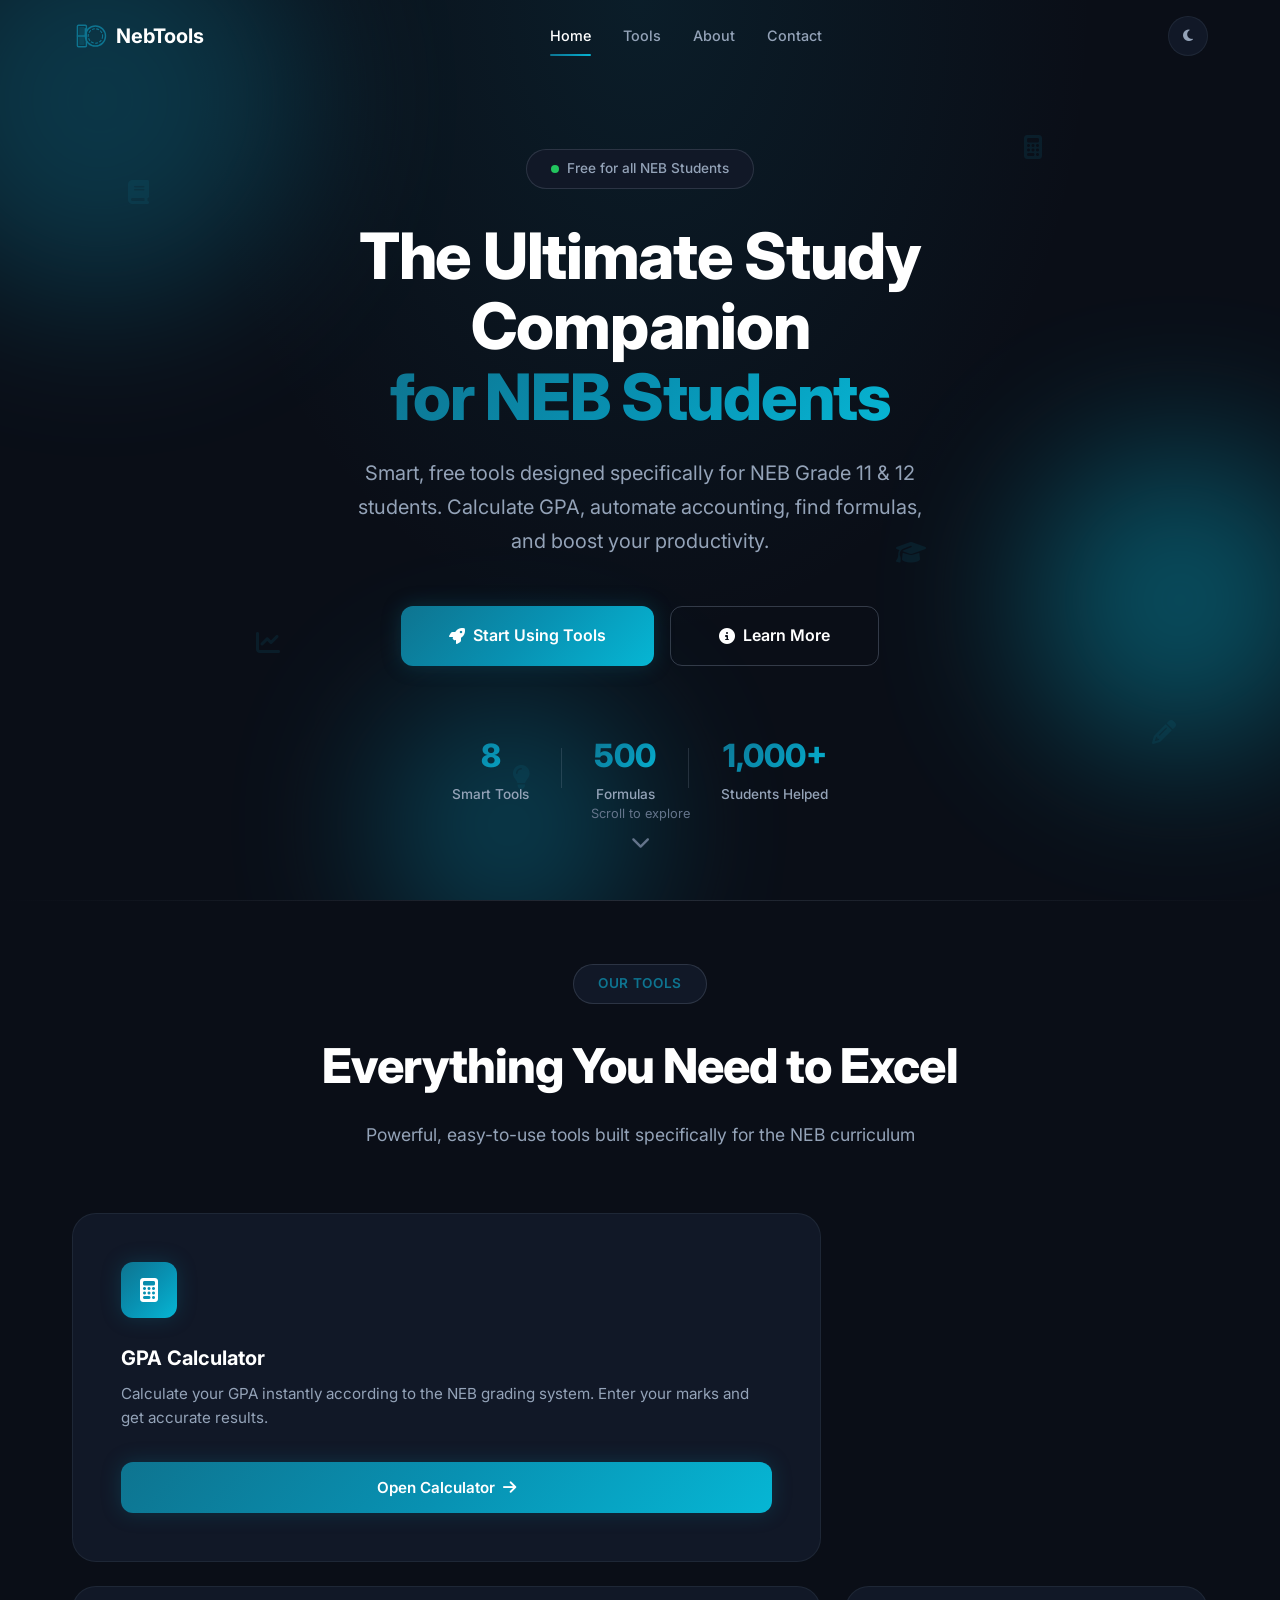
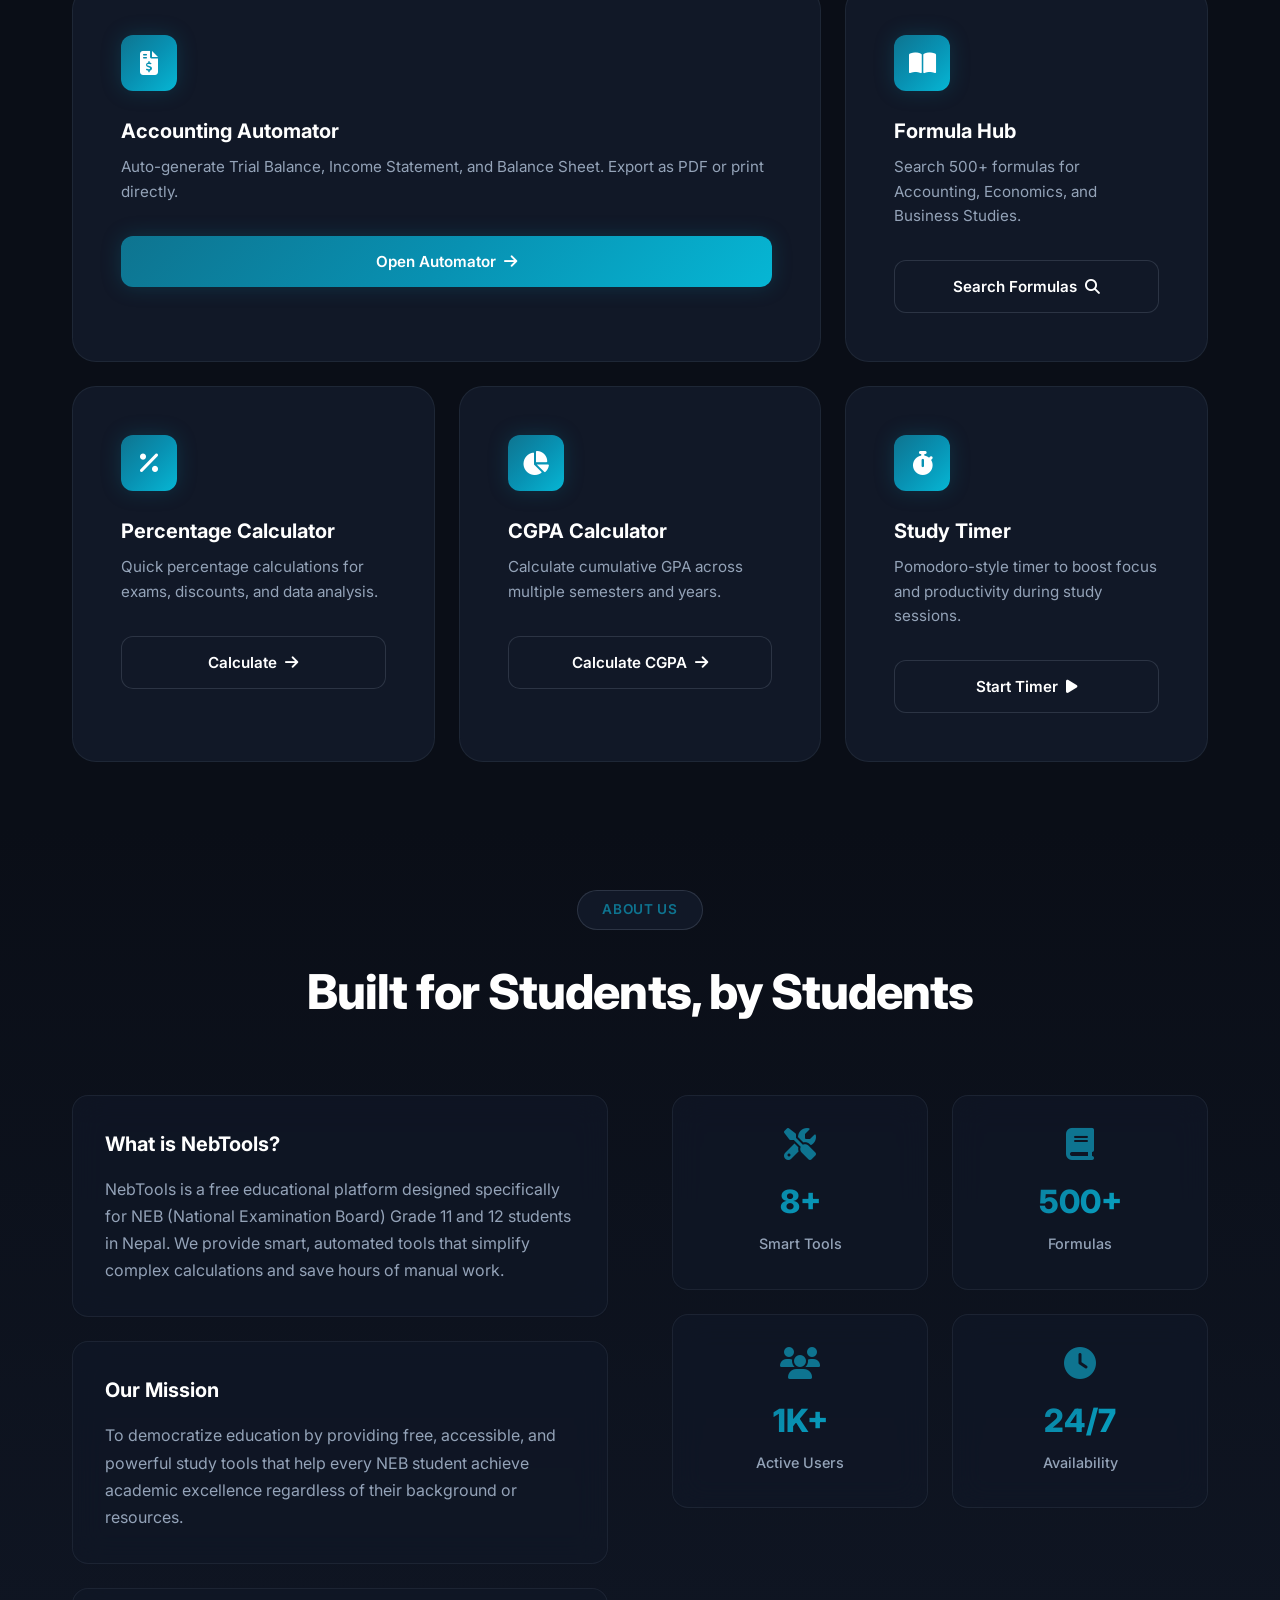
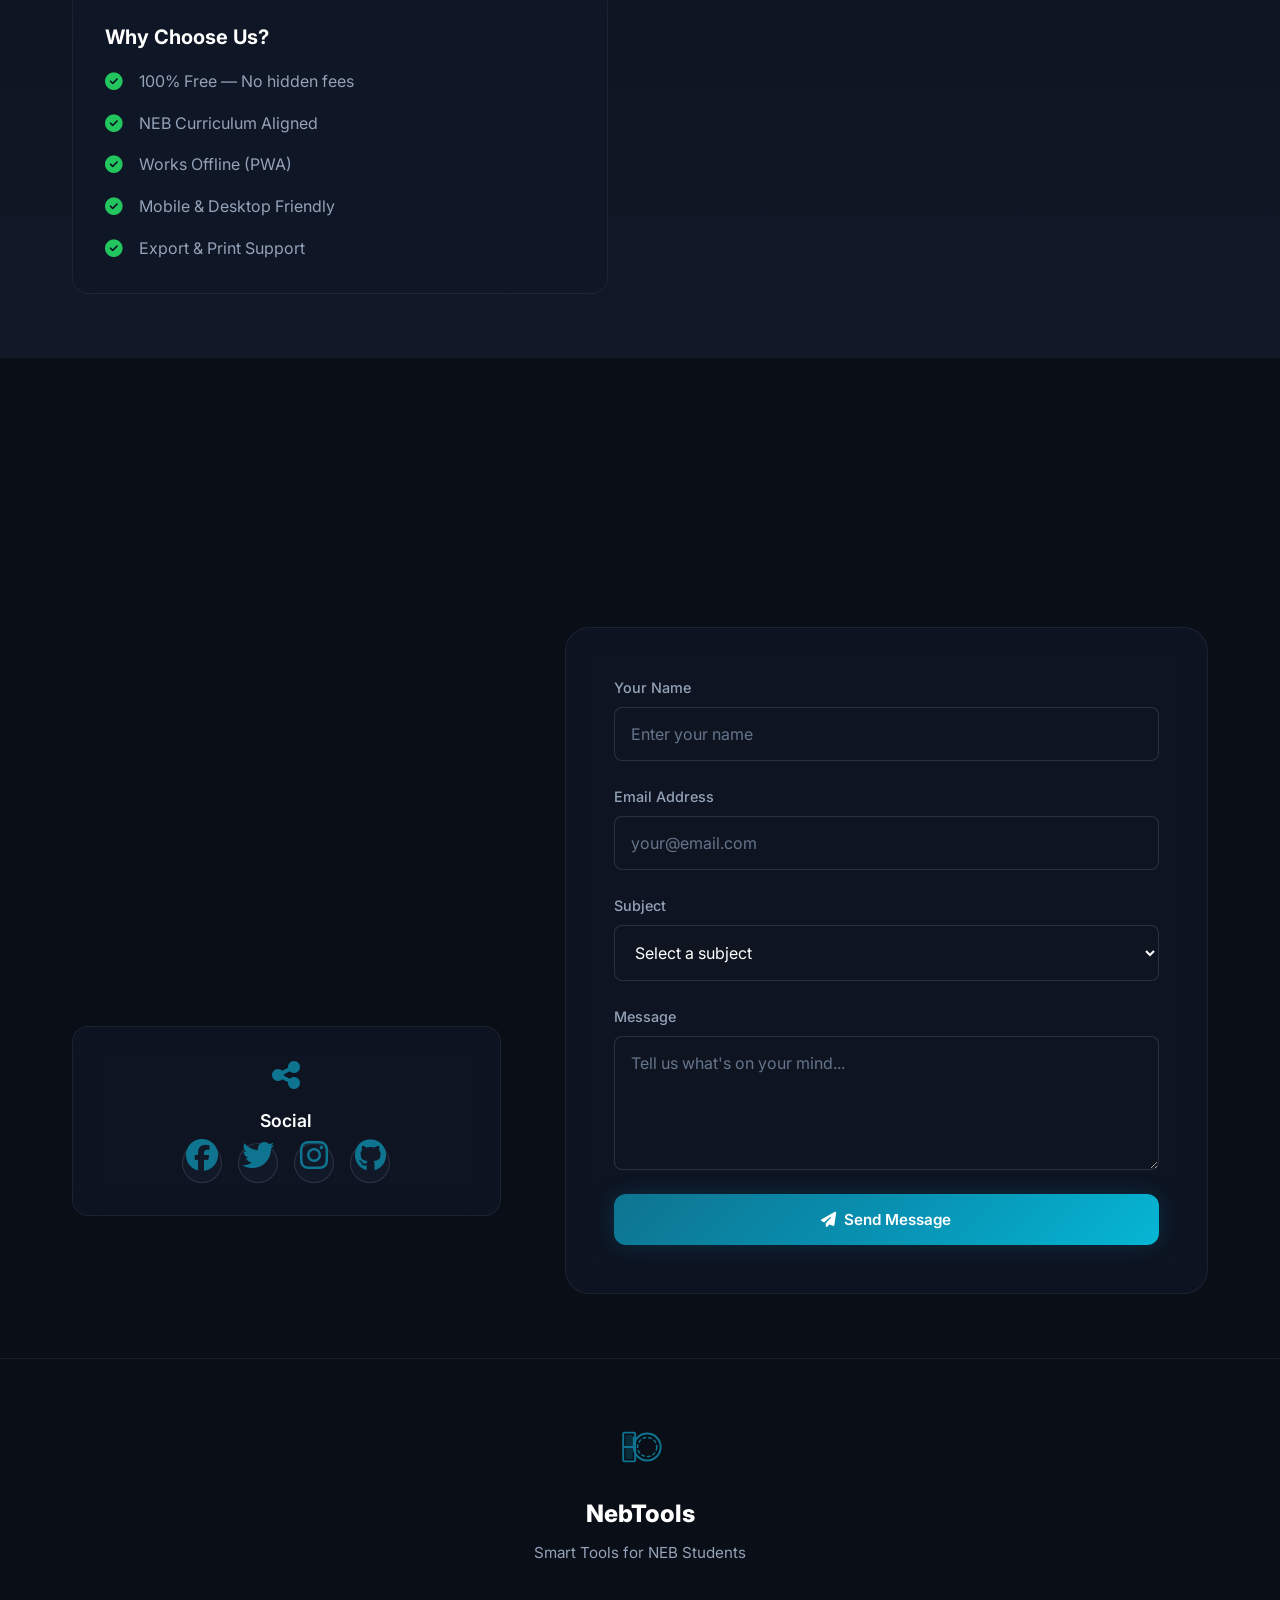
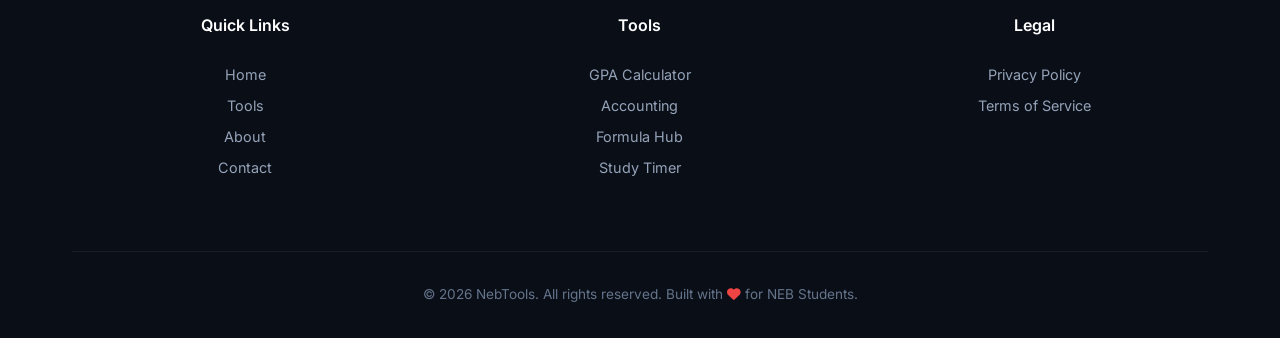
==== index.html @ f1969f47 "Rename index (1).html to index.html" ====
<!DOCTYPE html>
<html lang="en" class="scroll-smooth">
<head>
    <!-- Meta Tags -->
    <meta charset="UTF-8">
    <meta name="viewport" content="width=device-width, initial-scale=1.0">
    <meta name="description" content="NebTools - Smart Tools for NEB Students. GPA Calculator, Accounting Automator, Formula Hub, and more study tools for NEB Grade 11 & 12 students.">
    <meta name="keywords" content="NEB, Nepal, Grade 11, Grade 12, GPA Calculator, Accounting, Study Tools, Education">
    <meta name="author" content="NebTools">
    <meta name="theme-color" content="#0E7490">

    <!-- Open Graph -->
    <meta property="og:title" content="NebTools – Smart Tools for NEB Students">
    <meta property="og:description" content="The Ultimate Study Companion for NEB Students. Free tools for GPA calculation, accounting automation, and formula lookup.">
    <meta property="og:type" content="website">
    <meta property="og:url" content="https://nebtools.github.io">
    <meta property="og:image" content="./assets/logo.png">

    <!-- Twitter Card -->
    <meta name="twitter:card" content="summary_large_image">
    <meta name="twitter:title" content="NebTools – Smart Tools for NEB Students">
    <meta name="twitter:description" content="Free educational tools for NEB Grade 11 & 12 students.">

    <!-- Title & Favicon -->
    <title>NebTools – Smart Tools for NEB Students</title>
    <link rel="icon" type="image/png" href="./assets/favicon.png">

    <!-- Fonts -->
    <link rel="preconnect" href="https://fonts.googleapis.com">
    <link rel="preconnect" href="https://fonts.gstatic.com" crossorigin>
    <link href="https://fonts.googleapis.com/css2?family=Inter:wght@300;400;500;600;700;800;900&display=swap" rel="stylesheet">

    <!-- Icons -->
    <link rel="stylesheet" href="https://cdnjs.cloudflare.com/ajax/libs/font-awesome/6.5.1/css/all.min.css">

    <!-- Styles -->
    <link rel="stylesheet" href="style.css">
</head>
<body>
    <!-- Loading Screen -->
    <div id="loader" class="loader-overlay">
        <div class="loader-content">
            <div class="loader-logo">
                <svg viewBox="0 0 100 100" class="loader-icon">
                    <rect x="15" y="20" width="25" height="60" rx="3" fill="none" stroke="#0E7490" stroke-width="4"/>
                    <rect x="20" y="25" width="15" height="50" rx="2" fill="#0E7490" opacity="0.3"/>
                    <circle cx="65" cy="50" r="28" fill="none" stroke="#0891B2" stroke-width="4"/>
                    <circle cx="65" cy="50" r="20" fill="none" stroke="#06B6D4" stroke-width="3" stroke-dasharray="8 4"/>
                    <line x1="15" y1="50" x2="37" y2="50" stroke="#0E7490" stroke-width="4" stroke-linecap="round"/>
                    <line x1="37" y1="50" x2="37" y2="30" stroke="#0E7490" stroke-width="4" stroke-linecap="round"/>
                </svg>
            </div>
            <div class="loader-text">NebTools</div>
            <div class="loader-bar">
                <div class="loader-progress"></div>
            </div>
        </div>
    </div>

    <!-- Navigation -->
    <nav id="navbar" class="navbar">
        <div class="nav-container">
            <a href="#" class="nav-logo" aria-label="NebTools Home">
                <svg viewBox="0 0 100 100" class="logo-icon">
                    <rect x="15" y="20" width="25" height="60" rx="3" fill="none" stroke="currentColor" stroke-width="4"/>
                    <rect x="20" y="25" width="15" height="50" rx="2" fill="currentColor" opacity="0.3"/>
                    <circle cx="65" cy="50" r="28" fill="none" stroke="currentColor" stroke-width="4"/>
                    <circle cx="65" cy="50" r="20" fill="none" stroke="currentColor" stroke-width="3" stroke-dasharray="8 4"/>
                    <line x1="15" y1="50" x2="37" y2="50" stroke="currentColor" stroke-width="4" stroke-linecap="round"/>
                    <line x1="37" y1="50" x2="37" y2="30" stroke="currentColor" stroke-width="4" stroke-linecap="round"/>
                </svg>
                <span class="logo-text">NebTools</span>
            </a>

            <div class="nav-links" id="navLinks">
                <a href="#home" class="nav-link active">Home</a>
                <a href="#tools" class="nav-link">Tools</a>
                <a href="#about" class="nav-link">About</a>
                <a href="#contact" class="nav-link">Contact</a>
            </div>

            <div class="nav-actions">
                <button id="themeToggle" class="theme-btn" aria-label="Toggle dark mode">
                    <i class="fas fa-moon"></i>
                </button>
                <button id="mobileMenuBtn" class="mobile-menu-btn" aria-label="Toggle menu">
                    <span></span>
                    <span></span>
                    <span></span>
                </button>
            </div>
        </div>
    </nav>

    <!-- Mobile Menu -->
    <div id="mobileMenu" class="mobile-menu">
        <a href="#home" class="mobile-link">Home</a>
        <a href="#tools" class="mobile-link">Tools</a>
        <a href="#about" class="mobile-link">About</a>
        <a href="#contact" class="mobile-link">Contact</a>
    </div>

    <!-- Hero Section -->
    <section id="home" class="hero">
        <div class="hero-bg">
            <div class="gradient-orb orb-1"></div>
            <div class="gradient-orb orb-2"></div>
            <div class="gradient-orb orb-3"></div>
            <div class="floating-icons">
                <i class="fas fa-book floating-icon" style="--delay:0s;--x:10%;--y:20%"></i>
                <i class="fas fa-calculator floating-icon" style="--delay:2s;--x:80%;--y:15%"></i>
                <i class="fas fa-graduation-cap floating-icon" style="--delay:4s;--x:70%;--y:60%"></i>
                <i class="fas fa-chart-line floating-icon" style="--delay:1s;--x:20%;--y:70%"></i>
                <i class="fas fa-pencil-alt floating-icon" style="--delay:3s;--x:90%;--y:80%"></i>
                <i class="fas fa-lightbulb floating-icon" style="--delay:5s;--x:40%;--y:85%"></i>
            </div>
        </div>

        <div class="hero-content">
            <div class="hero-badge">
                <span class="badge-dot"></span>
                Free for all NEB Students
            </div>
            <h1 class="hero-title">
                The Ultimate Study Companion<br>
                <span class="gradient-text">for NEB Students</span>
            </h1>
            <p class="hero-description">
                Smart, free tools designed specifically for NEB Grade 11 & 12 students. 
                Calculate GPA, automate accounting, find formulas, and boost your productivity.
            </p>
            <div class="hero-cta">
                <a href="#tools" class="btn btn-primary btn-lg">
                    <i class="fas fa-rocket"></i>
                    Start Using Tools
                </a>
                <a href="#about" class="btn btn-outline btn-lg">
                    <i class="fas fa-info-circle"></i>
                    Learn More
                </a>
            </div>
            <div class="hero-stats">
                <div class="stat-item">
                    <span class="stat-number" data-count="8">0</span>
                    <span class="stat-label">Smart Tools</span>
                </div>
                <div class="stat-divider"></div>
                <div class="stat-item">
                    <span class="stat-number" data-count="500">0</span>
                    <span class="stat-label">Formulas</span>
                </div>
                <div class="stat-divider"></div>
                <div class="stat-item">
                    <span class="stat-number" data-count="1000">0</span>
                    <span class="stat-label">Students Helped</span>
                </div>
            </div>
        </div>

        <div class="hero-scroll">
            <a href="#tools" class="scroll-indicator">
                <span>Scroll to explore</span>
                <i class="fas fa-chevron-down"></i>
            </a>
        </div>
    </section>

    <!-- Tools Section -->
    <section id="tools" class="tools-section">
        <div class="section-container">
            <div class="section-header">
                <span class="section-tag">Our Tools</span>
                <h2 class="section-title">Everything You Need to Excel</h2>
                <p class="section-desc">Powerful, easy-to-use tools built specifically for the NEB curriculum</p>
            </div>

            <div class="bento-grid">
                <!-- GPA Calculator - Large Card -->
                <div class="bento-card bento-large" data-tool="gpa">
                    <div class="card-glow"></div>
                    <div class="card-content">
                        <div class="card-icon">
                            <i class="fas fa-calculator"></i>
                        </div>
                        <h3 class="card-title">GPA Calculator</h3>
                        <p class="card-desc">Calculate your GPA instantly according to the NEB grading system. Enter your marks and get accurate results.</p>
                        <button class="btn btn-primary card-btn" onclick="openModal('gpa')">
                            Open Calculator <i class="fas fa-arrow-right"></i>
                        </button>
                    </div>
                </div>

                <!-- Accounting Automator - Large Card -->
                <div class="bento-card bento-large" data-tool="accounting">
                    <div class="card-glow"></div>
                    <div class="card-content">
                        <div class="card-icon">
                            <i class="fas fa-file-invoice-dollar"></i>
                        </div>
                        <h3 class="card-title">Accounting Automator</h3>
                        <p class="card-desc">Auto-generate Trial Balance, Income Statement, and Balance Sheet. Export as PDF or print directly.</p>
                        <button class="btn btn-primary card-btn" onclick="openModal('accounting')">
                            Open Automator <i class="fas fa-arrow-right"></i>
                        </button>
                    </div>
                </div>

                <!-- Formula Hub -->
                <div class="bento-card" data-tool="formula">
                    <div class="card-glow"></div>
                    <div class="card-content">
                        <div class="card-icon">
                            <i class="fas fa-book-open"></i>
                        </div>
                        <h3 class="card-title">Formula Hub</h3>
                        <p class="card-desc">Search 500+ formulas for Accounting, Economics, and Business Studies.</p>
                        <button class="btn btn-secondary card-btn" onclick="openModal('formula')">
                            Search Formulas <i class="fas fa-search"></i>
                        </button>
                    </div>
                </div>

                <!-- Percentage Calculator -->
                <div class="bento-card" data-tool="percentage">
                    <div class="card-glow"></div>
                    <div class="card-content">
                        <div class="card-icon">
                            <i class="fas fa-percentage"></i>
                        </div>
                        <h3 class="card-title">Percentage Calculator</h3>
                        <p class="card-desc">Quick percentage calculations for exams, discounts, and data analysis.</p>
                        <button class="btn btn-secondary card-btn" onclick="openModal('percentage')">
                            Calculate <i class="fas fa-arrow-right"></i>
                        </button>
                    </div>
                </div>

                <!-- CGPA Calculator -->
                <div class="bento-card" data-tool="cgpa">
                    <div class="card-glow"></div>
                    <div class="card-content">
                        <div class="card-icon">
                            <i class="fas fa-chart-pie"></i>
                        </div>
                        <h3 class="card-title">CGPA Calculator</h3>
                        <p class="card-desc">Calculate cumulative GPA across multiple semesters and years.</p>
                        <button class="btn btn-secondary card-btn" onclick="openModal('cgpa')">
                            Calculate CGPA <i class="fas fa-arrow-right"></i>
                        </button>
                    </div>
                </div>

                <!-- Study Timer -->
                <div class="bento-card" data-tool="timer">
                    <div class="card-glow"></div>
                    <div class="card-content">
                        <div class="card-icon">
                            <i class="fas fa-stopwatch"></i>
                        </div>
                        <h3 class="card-title">Study Timer</h3>
                        <p class="card-desc">Pomodoro-style timer to boost focus and productivity during study sessions.</p>
                        <button class="btn btn-secondary card-btn" onclick="openModal('timer')">
                            Start Timer <i class="fas fa-play"></i>
                        </button>
                    </div>
                </div>
            </div>
        </div>
    </section>

    <!-- About Section -->
    <section id="about" class="about-section">
        <div class="section-container">
            <div class="section-header">
                <span class="section-tag">About Us</span>
                <h2 class="section-title">Built for Students, by Students</h2>
            </div>

            <div class="about-grid">
                <div class="about-content">
                    <div class="about-card glass">
                        <h3>What is NebTools?</h3>
                        <p>NebTools is a free educational platform designed specifically for NEB (National Examination Board) Grade 11 and 12 students in Nepal. We provide smart, automated tools that simplify complex calculations and save hours of manual work.</p>
                    </div>
                    <div class="about-card glass">
                        <h3>Our Mission</h3>
                        <p>To democratize education by providing free, accessible, and powerful study tools that help every NEB student achieve academic excellence regardless of their background or resources.</p>
                    </div>
                    <div class="about-card glass">
                        <h3>Why Choose Us?</h3>
                        <ul class="feature-list">
                            <li><i class="fas fa-check-circle"></i> 100% Free — No hidden fees</li>
                            <li><i class="fas fa-check-circle"></i> NEB Curriculum Aligned</li>
                            <li><i class="fas fa-check-circle"></i> Works Offline (PWA)</li>
                            <li><i class="fas fa-check-circle"></i> Mobile & Desktop Friendly</li>
                            <li><i class="fas fa-check-circle"></i> Export & Print Support</li>
                        </ul>
                    </div>
                </div>

                <div class="about-stats">
                    <div class="stat-card glass">
                        <i class="fas fa-tools"></i>
                        <span class="stat-value">8+</span>
                        <span class="stat-name">Smart Tools</span>
                    </div>
                    <div class="stat-card glass">
                        <i class="fas fa-book"></i>
                        <span class="stat-value">500+</span>
                        <span class="stat-name">Formulas</span>
                    </div>
                    <div class="stat-card glass">
                        <i class="fas fa-users"></i>
                        <span class="stat-value">1K+</span>
                        <span class="stat-name">Active Users</span>
                    </div>
                    <div class="stat-card glass">
                        <i class="fas fa-clock"></i>
                        <span class="stat-value">24/7</span>
                        <span class="stat-name">Availability</span>
                    </div>
                </div>
            </div>
        </div>
    </section>

    <!-- Contact Section -->
    <section id="contact" class="contact-section">
        <div class="section-container">
            <div class="section-header">
                <span class="section-tag">Get in Touch</span>
                <h2 class="section-title">We'd Love to Hear From You</h2>
            </div>

            <div class="contact-grid">
                <div class="contact-info">
                    <div class="info-card glass">
                        <i class="fas fa-envelope"></i>
                        <h4>Email</h4>
                        <a href="mailto:soundwaveai.np@gmail.com">soundwaveai.np@gmail.com</a>
                    </div>
                    <div class="info-card glass">
                        <i class="fas fa-globe"></i>
                        <h4>Website</h4>
                        <span>nebtools.github.io</span>
                    </div>
                    <div class="info-card glass">
                        <i class="fas fa-share-alt"></i>
                        <h4>Social</h4>
                        <div class="social-links">
                            <a href="#" class="social-link" aria-label="Facebook"><i class="fab fa-facebook"></i></a>
                            <a href="#" class="social-link" aria-label="Twitter"><i class="fab fa-twitter"></i></a>
                            <a href="#" class="social-link" aria-label="Instagram"><i class="fab fa-instagram"></i></a>
                            <a href="#" class="social-link" aria-label="GitHub"><i class="fab fa-github"></i></a>
                        </div>
                    </div>
                </div>

                <div class="contact-form-wrapper glass">
                    <form id="contactForm" class="contact-form">
                        <div class="form-group">
                            <label for="name">Your Name</label>
                            <input type="text" id="name" name="name" placeholder="Enter your name" required>
                        </div>
                        <div class="form-group">
                            <label for="email">Email Address</label>
                            <input type="email" id="email" name="email" placeholder="your@email.com" required>
                        </div>
                        <div class="form-group">
                            <label for="subject">Subject</label>
                            <select id="subject" name="subject" required>
                                <option value="">Select a subject</option>
                                <option value="feedback">Feedback</option>
                                <option value="bug">Bug Report</option>
                                <option value="feature">Feature Request</option>
                                <option value="other">Other</option>
                            </select>
                        </div>
                        <div class="form-group">
                            <label for="message">Message</label>
                            <textarea id="message" name="message" rows="5" placeholder="Tell us what's on your mind..." required></textarea>
                        </div>
                        <button type="submit" class="btn btn-primary btn-full">
                            <i class="fas fa-paper-plane"></i>
                            Send Message
                        </button>
                    </form>
                </div>
            </div>
        </div>
    </section>

    <!-- Footer -->
    <footer class="footer">
        <div class="footer-container">
            <div class="footer-brand">
                <svg viewBox="0 0 100 100" class="footer-logo-icon">
                    <rect x="15" y="20" width="25" height="60" rx="3" fill="none" stroke="currentColor" stroke-width="4"/>
                    <rect x="20" y="25" width="15" height="50" rx="2" fill="currentColor" opacity="0.3"/>
                    <circle cx="65" cy="50" r="28" fill="none" stroke="currentColor" stroke-width="4"/>
                    <circle cx="65" cy="50" r="20" fill="none" stroke="currentColor" stroke-width="3" stroke-dasharray="8 4"/>
                    <line x1="15" y1="50" x2="37" y2="50" stroke="currentColor" stroke-width="4" stroke-linecap="round"/>
                    <line x1="37" y1="50" x2="37" y2="30" stroke="currentColor" stroke-width="4" stroke-linecap="round"/>
                </svg>
                <span class="footer-logo-text">NebTools</span>
                <p class="footer-tagline">Smart Tools for NEB Students</p>
            </div>

            <div class="footer-links">
                <div class="footer-col">
                    <h4>Quick Links</h4>
                    <a href="#home">Home</a>
                    <a href="#tools">Tools</a>
                    <a href="#about">About</a>
                    <a href="#contact">Contact</a>
                </div>
                <div class="footer-col">
                    <h4>Tools</h4>
                    <a href="#" onclick="openModal('gpa'); return false;">GPA Calculator</a>
                    <a href="#" onclick="openModal('accounting'); return false;">Accounting</a>
                    <a href="#" onclick="openModal('formula'); return false;">Formula Hub</a>
                    <a href="#" onclick="openModal('timer'); return false;">Study Timer</a>
                </div>
                <div class="footer-col">
                    <h4>Legal</h4>
                    <a href="#" onclick="showToast('Privacy Policy coming soon!'); return false;">Privacy Policy</a>
                    <a href="#" onclick="showToast('Terms of Service coming soon!'); return false;">Terms of Service</a>
                </div>
            </div>

            <div class="footer-bottom">
                <p>&copy; 2026 NebTools. All rights reserved. Built with <i class="fas fa-heart"></i> for NEB Students.</p>
            </div>
        </div>
    </footer>

    <!-- Modals -->
    <div id="modalOverlay" class="modal-overlay" onclick="closeModal()"></div>

    <!-- GPA Calculator Modal -->
    <div id="gpaModal" class="modal">
        <div class="modal-header">
            <h3><i class="fas fa-calculator"></i> GPA Calculator</h3>
            <button class="modal-close" onclick="closeModal()" aria-label="Close modal">
                <i class="fas fa-times"></i>
            </button>
        </div>
        <div class="modal-body">
            <p class="modal-desc">Enter your marks for each subject to calculate your GPA based on the NEB grading system.</p>
            <div id="gpaSubjects" class="gpa-subjects">
                <!-- Subjects will be added dynamically -->
            </div>
            <button class="btn btn-secondary btn-sm" onclick="addGpaSubject()">
                <i class="fas fa-plus"></i> Add Subject
            </button>
            <div class="gpa-result" id="gpaResult">
                <div class="result-display">
                    <span class="result-label">Your GPA</span>
                    <span class="result-value" id="gpaValue">0.00</span>
                    <span class="result-grade" id="gpaGrade">-</span>
                </div>
            </div>
        </div>
        <div class="modal-footer">
            <button class="btn btn-primary" onclick="calculateGPA()">
                <i class="fas fa-calculator"></i> Calculate GPA
            </button>
            <button class="btn btn-outline" onclick="resetGPA()">
                <i class="fas fa-redo"></i> Reset
            </button>
        </div>
    </div>

    <!-- Accounting Automator Modal -->
    <div id="accountingModal" class="modal">
        <div class="modal-header">
            <h3><i class="fas fa-file-invoice-dollar"></i> Accounting Automator</h3>
            <button class="modal-close" onclick="closeModal()" aria-label="Close modal">
                <i class="fas fa-times"></i>
            </button>
        </div>
        <div class="modal-body">
            <div class="accounting-tabs">
                <button class="tab-btn active" onclick="switchTab('trial')">Trial Balance</button>
                <button class="tab-btn" onclick="switchTab('income')">Income Statement</button>
                <button class="tab-btn" onclick="switchTab('balance')">Balance Sheet</button>
            </div>

            <div id="trialTab" class="tab-content active">
                <p class="modal-desc">Enter your ledger balances to auto-generate the Trial Balance.</p>
                <div class="accounting-inputs" id="trialInputs">
                    <div class="input-row">
                        <input type="text" placeholder="Account Name" class="acct-name">
                        <input type="number" placeholder="Debit (Rs.)" class="acct-debit">
                        <input type="number" placeholder="Credit (Rs.)" class="acct-credit">
                        <button class="btn-icon" onclick="removeRow(this)"><i class="fas fa-trash"></i></button>
                    </div>
                </div>
                <button class="btn btn-secondary btn-sm" onclick="addTrialRow()">
                    <i class="fas fa-plus"></i> Add Account
                </button>
                <div class="accounting-summary" id="trialSummary">
                    <div class="summary-row">
                        <span>Total Debit:</span>
                        <span id="totalDebit">Rs. 0</span>
                    </div>
                    <div class="summary-row">
                        <span>Total Credit:</span>
                        <span id="totalCredit">Rs. 0</span>
                    </div>
                    <div class="summary-row highlight">
                        <span>Difference:</span>
                        <span id="trialDiff">Rs. 0</span>
                    </div>
                </div>
            </div>

            <div id="incomeTab" class="tab-content">
                <p class="modal-desc">Enter Revenue and Expenses to generate the Income Statement.</p>
                <div class="income-section">
                    <h4>Revenue</h4>
                    <div id="revenueInputs">
                        <div class="input-row">
                            <input type="text" placeholder="Revenue Item" class="rev-name">
                            <input type="number" placeholder="Amount (Rs.)" class="rev-amount">
                            <button class="btn-icon" onclick="removeRow(this)"><i class="fas fa-trash"></i></button>
                        </div>
                    </div>
                    <button class="btn btn-secondary btn-sm" onclick="addRevenueRow()">
                        <i class="fas fa-plus"></i> Add Revenue
                    </button>
                </div>
                <div class="income-section">
                    <h4>Expenses</h4>
                    <div id="expenseInputs">
                        <div class="input-row">
                            <input type="text" placeholder="Expense Item" class="exp-name">
                            <input type="number" placeholder="Amount (Rs.)" class="exp-amount">
                            <button class="btn-icon" onclick="removeRow(this)"><i class="fas fa-trash"></i></button>
                        </div>
                    </div>
                    <button class="btn btn-secondary btn-sm" onclick="addExpenseRow()">
                        <i class="fas fa-plus"></i> Add Expense
                    </button>
                </div>
                <div class="accounting-summary" id="incomeSummary">
                    <div class="summary-row">
                        <span>Total Revenue:</span>
                        <span id="totalRevenue">Rs. 0</span>
                    </div>
                    <div class="summary-row">
                        <span>Total Expenses:</span>
                        <span id="totalExpenses">Rs. 0</span>
                    </div>
                    <div class="summary-row highlight">
                        <span>Net Profit/Loss:</span>
                        <span id="netIncome">Rs. 0</span>
                    </div>
                </div>
            </div>

            <div id="balanceTab" class="tab-content">
                <p class="modal-desc">Enter Assets, Liabilities, and Capital to generate the Balance Sheet.</p>
                <div class="income-section">
                    <h4>Assets</h4>
                    <div id="assetInputs">
                        <div class="input-row">
                            <input type="text" placeholder="Asset Name" class="asset-name">
                            <input type="number" placeholder="Amount (Rs.)" class="asset-amount">
                            <button class="btn-icon" onclick="removeRow(this)"><i class="fas fa-trash"></i></button>
                        </div>
                    </div>
                    <button class="btn btn-secondary btn-sm" onclick="addAssetRow()">
                        <i class="fas fa-plus"></i> Add Asset
                    </button>
                </div>
                <div class="income-section">
                    <h4>Liabilities</h4>
                    <div id="liabilityInputs">
                        <div class="input-row">
                            <input type="text" placeholder="Liability Name" class="liab-name">
                            <input type="number" placeholder="Amount (Rs.)" class="liab-amount">
                            <button class="btn-icon" onclick="removeRow(this)"><i class="fas fa-trash"></i></button>
                        </div>
                    </div>
                    <button class="btn btn-secondary btn-sm" onclick="addLiabilityRow()">
                        <i class="fas fa-plus"></i> Add Liability
                    </button>
                </div>
                <div class="income-section">
                    <h4>Capital</h4>
                    <div class="form-group-inline">
                        <input type="number" id="capitalAmount" placeholder="Capital Amount (Rs.)" value="0">
                    </div>
                </div>
                <div class="accounting-summary" id="balanceSummary">
                    <div class="summary-row">
                        <span>Total Assets:</span>
                        <span id="totalAssets">Rs. 0</span>
                    </div>
                    <div class="summary-row">
                        <span>Total Liabilities + Capital:</span>
                        <span id="totalLiabCapital">Rs. 0</span>
                    </div>
                    <div class="summary-row highlight">
                        <span>Balance:</span>
                        <span id="balanceDiff">Rs. 0</span>
                    </div>
                </div>
            </div>
        </div>
        <div class="modal-footer">
            <button class="btn btn-primary" onclick="calculateAccounting()">
                <i class="fas fa-calculator"></i> Calculate
            </button>
            <button class="btn btn-secondary" onclick="exportPDF()">
                <i class="fas fa-file-pdf"></i> Export PDF
            </button>
            <button class="btn btn-outline" onclick="window.print()">
                <i class="fas fa-print"></i> Print
            </button>
        </div>
    </div>

    <!-- Formula Hub Modal -->
    <div id="formulaModal" class="modal">
        <div class="modal-header">
            <h3><i class="fas fa-book-open"></i> Formula Hub</h3>
            <button class="modal-close" onclick="closeModal()" aria-label="Close modal">
                <i class="fas fa-times"></i>
            </button>
        </div>
        <div class="modal-body">
            <div class="formula-search">
                <i class="fas fa-search"></i>
                <input type="text" id="formulaSearch" placeholder="Search formulas (e.g., 'depreciation', 'ratio', 'profit')..." oninput="searchFormulas()">
            </div>
            <div class="formula-categories">
                <button class="cat-btn active" onclick="filterCategory('all')">All</button>
                <button class="cat-btn" onclick="filterCategory('accounting')">Accounting</button>
                <button class="cat-btn" onclick="filterCategory('economics')">Economics</button>
                <button class="cat-btn" onclick="filterCategory('business')">Business</button>
            </div>
            <div id="formulaList" class="formula-list">
                <!-- Formulas loaded dynamically -->
            </div>
        </div>
    </div>

    <!-- Percentage Calculator Modal -->
    <div id="percentageModal" class="modal">
        <div class="modal-header">
            <h3><i class="fas fa-percentage"></i> Percentage Calculator</h3>
            <button class="modal-close" onclick="closeModal()" aria-label="Close modal">
                <i class="fas fa-times"></i>
            </button>
        </div>
        <div class="modal-body">
            <div class="calc-tabs">
                <button class="tab-btn active" onclick="switchCalcTab('percent-of')">% of Number</button>
                <button class="tab-btn" onclick="switchCalcTab('percent-change')">% Change</button>
                <button class="tab-btn" onclick="switchCalcTab('percent-total')">% of Total</button>
            </div>

            <div id="percent-of" class="calc-content active">
                <div class="calc-form">
                    <div class="form-group">
                        <label>What is</label>
                        <input type="number" id="pctValue1" placeholder="e.g., 20">
                    </div>
                    <div class="form-group">
                        <label>% of</label>
                        <input type="number" id="pctValue2" placeholder="e.g., 100">
                    </div>
                    <button class="btn btn-primary" onclick="calcPercentOf()">Calculate</button>
                    <div class="calc-result" id="pctOfResult">Result: -</div>
                </div>
            </div>

            <div id="percent-change" class="calc-content">
                <div class="calc-form">
                    <div class="form-group">
                        <label>Original Value</label>
                        <input type="number" id="pctOrig" placeholder="e.g., 100">
                    </div>
                    <div class="form-group">
                        <label>New Value</label>
                        <input type="number" id="pctNew" placeholder="e.g., 120">
                    </div>
                    <button class="btn btn-primary" onclick="calcPercentChange()">Calculate</button>
                    <div class="calc-result" id="pctChangeResult">Result: -</div>
                </div>
            </div>

            <div id="percent-total" class="calc-content">
                <div class="calc-form">
                    <div class="form-group">
                        <label>Part</label>
                        <input type="number" id="pctPart" placeholder="e.g., 25">
                    </div>
                    <div class="form-group">
                        <label>Total</label>
                        <input type="number" id="pctTotal" placeholder="e.g., 100">
                    </div>
                    <button class="btn btn-primary" onclick="calcPercentTotal()">Calculate</button>
                    <div class="calc-result" id="pctTotalResult">Result: -</div>
                </div>
            </div>
        </div>
    </div>

    <!-- CGPA Calculator Modal -->
    <div id="cgpaModal" class="modal">
        <div class="modal-header">
            <h3><i class="fas fa-chart-pie"></i> CGPA Calculator</h3>
            <button class="modal-close" onclick="closeModal()" aria-label="Close modal">
                <i class="fas fa-times"></i>
            </button>
        </div>
        <div class="modal-body">
            <p class="modal-desc">Add your GPA for each semester to calculate your cumulative GPA.</p>
            <div id="cgpaSemesters" class="cgpa-semesters">
                <div class="semester-row">
                    <span class="sem-label">Semester 1</span>
                    <input type="number" class="sem-gpa" placeholder="GPA (0-4)" step="0.01" min="0" max="4">
                    <input type="number" class="sem-credits" placeholder="Credits" value="20">
                </div>
            </div>
            <button class="btn btn-secondary btn-sm" onclick="addSemester()">
                <i class="fas fa-plus"></i> Add Semester
            </button>
            <div class="cgpa-result" id="cgpaResult">
                <div class="result-display">
                    <span class="result-label">CGPA</span>
                    <span class="result-value" id="cgpaValue">0.00</span>
                    <span class="result-grade" id="cgpaGrade">-</span>
                </div>
            </div>
        </div>
        <div class="modal-footer">
            <button class="btn btn-primary" onclick="calculateCGPA()">
                <i class="fas fa-calculator"></i> Calculate CGPA
            </button>
            <button class="btn btn-outline" onclick="resetCGPA()">
                <i class="fas fa-redo"></i> Reset
            </button>
        </div>
    </div>

    <!-- Study Timer Modal -->
    <div id="timerModal" class="modal">
        <div class="modal-header">
            <h3><i class="fas fa-stopwatch"></i> Study Timer</h3>
            <button class="modal-close" onclick="closeModal()" aria-label="Close modal">
                <i class="fas fa-times"></i>
            </button>
        </div>
        <div class="modal-body">
            <div class="timer-display" id="timerDisplay">
                <span class="timer-minutes">25</span>
                <span class="timer-separator">:</span>
                <span class="timer-seconds">00</span>
            </div>
            <div class="timer-label" id="timerLabel">Focus Time</div>
            <div class="timer-progress">
                <div class="timer-bar" id="timerBar"></div>
            </div>
            <div class="timer-controls">
                <button class="timer-btn btn-primary" id="timerStart" onclick="startTimer()">
                    <i class="fas fa-play"></i> Start
                </button>
                <button class="timer-btn btn-secondary" id="timerPause" onclick="pauseTimer()" disabled>
                    <i class="fas fa-pause"></i> Pause
                </button>
                <button class="timer-btn btn-outline" id="timerReset" onclick="resetTimer()">
                    <i class="fas fa-redo"></i> Reset
                </button>
            </div>
            <div class="timer-presets">
                <button class="preset-btn" onclick="setTimer(25)">Pomodoro (25m)</button>
                <button class="preset-btn" onclick="setTimer(45)">Deep Work (45m)</button>
                <button class="preset-btn" onclick="setTimer(5)">Break (5m)</button>
                <button class="preset-btn" onclick="setTimer(15)">Long Break (15m)</button>
            </div>
        </div>
    </div>

    <!-- Toast Container -->
    <div id="toastContainer" class="toast-container"></div>

    <!-- Back to Top -->
    <button id="backToTop" class="back-to-top" onclick="scrollToTop()" aria-label="Back to top">
        <i class="fas fa-arrow-up"></i>
    </button>

    <!-- Scripts -->
    <script src="script.js"></script>
</body>
</html>
---- style.css ----
/* ============================================
   NebTools - Main Stylesheet
   Premium SaaS-style UI for NEB Students
   ============================================ */

/* CSS Variables */
:root {
    /* Brand Colors */
    --primary: #0E7490;
    --primary-light: #0891B2;
    --accent: #06B6D4;
    --primary-dark: #0A5C70;

    /* Background Colors */
    --bg-dark: #0A0E17;
    --bg-card: #111827;
    --bg-card-hover: #1a2235;
    --bg-input: #0f1520;
    --bg-glass: rgba(17, 24, 39, 0.7);

    /* Text Colors */
    --text-primary: #FFFFFF;
    --text-secondary: #94A3B8;
    --text-muted: #64748B;

    /* Gradients */
    --gradient-primary: linear-gradient(135deg, #0E7490 0%, #0891B2 50%, #06B6D4 100%);
    --gradient-dark: linear-gradient(180deg, #0A0E17 0%, #111827 100%);
    --gradient-hero: radial-gradient(ellipse at 50% 0%, rgba(14, 116, 144, 0.15) 0%, transparent 50%);

    /* Spacing */
    --space-xs: 0.25rem;
    --space-sm: 0.5rem;
    --space-md: 1rem;
    --space-lg: 1.5rem;
    --space-xl: 2rem;
    --space-2xl: 3rem;
    --space-3xl: 4rem;

    /* Typography */
    --font-family: 'Inter', -apple-system, BlinkMacSystemFont, 'Segoe UI', sans-serif;
    --font-mono: 'SF Mono', 'Fira Code', monospace;

    /* Border Radius */
    --radius-sm: 0.375rem;
    --radius-md: 0.5rem;
    --radius-lg: 0.75rem;
    --radius-xl: 1rem;
    --radius-2xl: 1.5rem;

    /* Shadows */
    --shadow-sm: 0 1px 2px rgba(0, 0, 0, 0.3);
    --shadow-md: 0 4px 6px -1px rgba(0, 0, 0, 0.3), 0 2px 4px -2px rgba(0, 0, 0, 0.2);
    --shadow-lg: 0 10px 15px -3px rgba(0, 0, 0, 0.3), 0 4px 6px -4px rgba(0, 0, 0, 0.2);
    --shadow-glow: 0 0 20px rgba(14, 116, 144, 0.3);

    /* Transitions */
    --transition-fast: 0.15s ease;
    --transition-base: 0.3s ease;
    --transition-slow: 0.5s ease;

    /* Z-index */
    --z-loader: 9999;
    --z-navbar: 1000;
    --z-modal: 2000;
    --z-toast: 3000;
    --z-backtop: 900;
}

/* Light Mode Variables */
[data-theme="light"] {
    --bg-dark: #F8FAFC;
    --bg-card: #FFFFFF;
    --bg-card-hover: #F1F5F9;
    --bg-input: #F1F5F9;
    --bg-glass: rgba(255, 255, 255, 0.8);
    --text-primary: #0F172A;
    --text-secondary: #475569;
    --text-muted: #94A3B8;
    --gradient-hero: radial-gradient(ellipse at 50% 0%, rgba(14, 116, 144, 0.08) 0%, transparent 50%);
    --shadow-sm: 0 1px 2px rgba(0, 0, 0, 0.08);
    --shadow-md: 0 4px 6px -1px rgba(0, 0, 0, 0.1), 0 2px 4px -2px rgba(0, 0, 0, 0.06);
    --shadow-lg: 0 10px 15px -3px rgba(0, 0, 0, 0.1), 0 4px 6px -4px rgba(0, 0, 0, 0.05);
}

/* ============================================
   Reset & Base Styles
   ============================================ */
*, *::before, *::after {
    margin: 0;
    padding: 0;
    box-sizing: border-box;
}

html {
    scroll-behavior: smooth;
    font-size: 16px;
    -webkit-font-smoothing: antialiased;
    -moz-osx-font-smoothing: grayscale;
}

body {
    font-family: var(--font-family);
    background: var(--bg-dark);
    color: var(--text-primary);
    line-height: 1.6;
    overflow-x: hidden;
    transition: background-color var(--transition-base), color var(--transition-base);
}

a {
    color: inherit;
    text-decoration: none;
}

button {
    font-family: inherit;
    cursor: pointer;
    border: none;
    background: none;
    color: inherit;
}

input, textarea, select {
    font-family: inherit;
    font-size: inherit;
    color: inherit;
    background: var(--bg-input);
    border: 1px solid rgba(148, 163, 184, 0.2);
    border-radius: var(--radius-md);
    padding: var(--space-md);
    width: 100%;
    transition: border-color var(--transition-fast), box-shadow var(--transition-fast);
    outline: none;
}

input:focus, textarea:focus, select:focus {
    border-color: var(--primary);
    box-shadow: 0 0 0 3px rgba(14, 116, 144, 0.2);
}

input::placeholder, textarea::placeholder {
    color: var(--text-muted);
}

img {
    max-width: 100%;
    height: auto;
}

/* Scrollbar */
::-webkit-scrollbar {
    width: 8px;
}

::-webkit-scrollbar-track {
    background: var(--bg-dark);
}

::-webkit-scrollbar-thumb {
    background: var(--primary);
    border-radius: 4px;
}

::-webkit-scrollbar-thumb:hover {
    background: var(--primary-light);
}

/* ============================================
   Loading Screen
   ============================================ */
.loader-overlay {
    position: fixed;
    inset: 0;
    background: var(--bg-dark);
    display: flex;
    align-items: center;
    justify-content: center;
    z-index: var(--z-loader);
    transition: opacity 0.5s ease, visibility 0.5s ease;
}

.loader-overlay.hidden {
    opacity: 0;
    visibility: hidden;
    pointer-events: none;
}

.loader-content {
    text-align: center;
}

.loader-icon {
    width: 80px;
    height: 80px;
    margin: 0 auto var(--space-lg);
    animation: loaderPulse 1.5s ease-in-out infinite;
}

.loader-icon rect, .loader-icon circle, .loader-icon line {
    stroke: var(--primary);
}

.loader-text {
    font-size: 1.5rem;
    font-weight: 700;
    color: var(--text-primary);
    letter-spacing: 0.1em;
    margin-bottom: var(--space-lg);
}

.loader-bar {
    width: 200px;
    height: 4px;
    background: rgba(148, 163, 184, 0.2);
    border-radius: 2px;
    overflow: hidden;
    margin: 0 auto;
}

.loader-progress {
    height: 100%;
    width: 0;
    background: var(--gradient-primary);
    border-radius: 2px;
    animation: loaderProgress 1.5s ease-in-out forwards;
}

@keyframes loaderPulse {
    0%, 100% { transform: scale(1); opacity: 1; }
    50% { transform: scale(1.1); opacity: 0.8; }
}

@keyframes loaderProgress {
    0% { width: 0; }
    100% { width: 100%; }
}

/* ============================================
   Navigation
   ============================================ */
.navbar {
    position: fixed;
    top: 0;
    left: 0;
    right: 0;
    z-index: var(--z-navbar);
    padding: var(--space-md) 0;
    transition: all var(--transition-base);
}

.navbar.scrolled {
    background: var(--bg-glass);
    backdrop-filter: blur(20px);
    -webkit-backdrop-filter: blur(20px);
    border-bottom: 1px solid rgba(148, 163, 184, 0.1);
    padding: var(--space-sm) 0;
}

.nav-container {
    max-width: 1200px;
    margin: 0 auto;
    padding: 0 var(--space-xl);
    display: flex;
    align-items: center;
    justify-content: space-between;
}

.nav-logo {
    display: flex;
    align-items: center;
    gap: var(--space-sm);
    font-weight: 700;
    font-size: 1.25rem;
    color: var(--text-primary);
}

.logo-icon {
    width: 36px;
    height: 36px;
    color: var(--primary);
}

.nav-links {
    display: flex;
    gap: var(--space-xl);
}

.nav-link {
    font-size: 0.9rem;
    font-weight: 500;
    color: var(--text-secondary);
    position: relative;
    padding: var(--space-sm) 0;
    transition: color var(--transition-fast);
}

.nav-link::after {
    content: '';
    position: absolute;
    bottom: 0;
    left: 0;
    width: 0;
    height: 2px;
    background: var(--gradient-primary);
    border-radius: 1px;
    transition: width var(--transition-base);
}

.nav-link:hover,
.nav-link.active {
    color: var(--text-primary);
}

.nav-link:hover::after,
.nav-link.active::after {
    width: 100%;
}

.nav-actions {
    display: flex;
    align-items: center;
    gap: var(--space-md);
}

.theme-btn {
    width: 40px;
    height: 40px;
    border-radius: 50%;
    display: flex;
    align-items: center;
    justify-content: center;
    color: var(--text-secondary);
    background: var(--bg-card);
    border: 1px solid rgba(148, 163, 184, 0.1);
    transition: all var(--transition-fast);
}

.theme-btn:hover {
    color: var(--primary);
    border-color: var(--primary);
    transform: rotate(15deg);
}

.mobile-menu-btn {
    display: none;
    flex-direction: column;
    gap: 5px;
    width: 32px;
    height: 32px;
    justify-content: center;
}

.mobile-menu-btn span {
    display: block;
    width: 24px;
    height: 2px;
    background: var(--text-primary);
    border-radius: 1px;
    transition: all var(--transition-base);
}

.mobile-menu-btn.active span:nth-child(1) {
    transform: rotate(45deg) translate(5px, 5px);
}

.mobile-menu-btn.active span:nth-child(2) {
    opacity: 0;
}

.mobile-menu-btn.active span:nth-child(3) {
    transform: rotate(-45deg) translate(5px, -5px);
}

/* Mobile Menu */
.mobile-menu {
    position: fixed;
    top: 70px;
    left: 0;
    right: 0;
    background: var(--bg-glass);
    backdrop-filter: blur(20px);
    -webkit-backdrop-filter: blur(20px);
    border-bottom: 1px solid rgba(148, 163, 184, 0.1);
    padding: var(--space-lg);
    display: flex;
    flex-direction: column;
    gap: var(--space-md);
    transform: translateY(-100%);
    opacity: 0;
    visibility: hidden;
    transition: all var(--transition-base);
    z-index: var(--z-navbar);
}

.mobile-menu.active {
    transform: translateY(0);
    opacity: 1;
    visibility: visible;
}

.mobile-link {
    font-size: 1.1rem;
    font-weight: 500;
    color: var(--text-secondary);
    padding: var(--space-md);
    border-radius: var(--radius-md);
    transition: all var(--transition-fast);
}

.mobile-link:hover {
    background: var(--bg-card);
    color: var(--primary);
}

/* ============================================
   Hero Section
   ============================================ */
.hero {
    position: relative;
    min-height: 100vh;
    display: flex;
    align-items: center;
    justify-content: center;
    overflow: hidden;
    padding: 120px var(--space-xl) var(--space-3xl);
}

.hero-bg {
    position: absolute;
    inset: 0;
    z-index: 0;
    background: var(--gradient-hero);
}

.gradient-orb {
    position: absolute;
    border-radius: 50%;
    filter: blur(80px);
    opacity: 0.4;
    animation: orbFloat 8s ease-in-out infinite;
}

.orb-1 {
    width: 400px;
    height: 400px;
    background: var(--primary);
    top: -100px;
    left: -100px;
    animation-delay: 0s;
}

.orb-2 {
    width: 300px;
    height: 300px;
    background: var(--accent);
    top: 50%;
    right: -50px;
    animation-delay: -3s;
}

.orb-3 {
    width: 250px;
    height: 250px;
    background: var(--primary-light);
    bottom: -50px;
    left: 30%;
    animation-delay: -5s;
}

@keyframes orbFloat {
    0%, 100% { transform: translate(0, 0) scale(1); }
    33% { transform: translate(30px, -30px) scale(1.1); }
    66% { transform: translate(-20px, 20px) scale(0.9); }
}

.floating-icons {
    position: absolute;
    inset: 0;
    pointer-events: none;
}

.floating-icon {
    position: absolute;
    font-size: 1.5rem;
    color: var(--primary);
    opacity: 0.15;
    animation: iconFloat 6s ease-in-out infinite;
    animation-delay: var(--delay);
    left: var(--x);
    top: var(--y);
}

@keyframes iconFloat {
    0%, 100% { transform: translateY(0) rotate(0deg); }
    50% { transform: translateY(-20px) rotate(5deg); }
}

.hero-content {
    position: relative;
    z-index: 1;
    text-align: center;
    max-width: 800px;
    animation: fadeInUp 1s ease-out;
}

@keyframes fadeInUp {
    from {
        opacity: 0;
        transform: translateY(40px);
    }
    to {
        opacity: 1;
        transform: translateY(0);
    }
}

.hero-badge {
    display: inline-flex;
    align-items: center;
    gap: var(--space-sm);
    background: var(--bg-card);
    border: 1px solid rgba(148, 163, 184, 0.2);
    border-radius: 100px;
    padding: var(--space-sm) var(--space-lg);
    font-size: 0.85rem;
    font-weight: 500;
    color: var(--text-secondary);
    margin-bottom: var(--space-xl);
}

.badge-dot {
    width: 8px;
    height: 8px;
    background: #22c55e;
    border-radius: 50%;
    animation: pulse 2s ease-in-out infinite;
}

@keyframes pulse {
    0%, 100% { opacity: 1; transform: scale(1); }
    50% { opacity: 0.5; transform: scale(1.2); }
}

.hero-title {
    font-size: clamp(2.5rem, 5vw, 4rem);
    font-weight: 800;
    line-height: 1.1;
    margin-bottom: var(--space-lg);
    letter-spacing: -0.02em;
}

.gradient-text {
    background: var(--gradient-primary);
    -webkit-background-clip: text;
    -webkit-text-fill-color: transparent;
    background-clip: text;
}

.hero-description {
    font-size: clamp(1rem, 2vw, 1.25rem);
    color: var(--text-secondary);
    max-width: 600px;
    margin: 0 auto var(--space-2xl);
    line-height: 1.7;
}

.hero-cta {
    display: flex;
    gap: var(--space-md);
    justify-content: center;
    flex-wrap: wrap;
    margin-bottom: var(--space-3xl);
}

.hero-stats {
    display: flex;
    align-items: center;
    justify-content: center;
    gap: var(--space-xl);
    flex-wrap: wrap;
}

.stat-item {
    text-align: center;
}

.stat-number {
    display: block;
    font-size: 2rem;
    font-weight: 800;
    background: var(--gradient-primary);
    -webkit-background-clip: text;
    -webkit-text-fill-color: transparent;
    background-clip: text;
}

.stat-label {
    font-size: 0.85rem;
    color: var(--text-secondary);
    font-weight: 500;
}

.stat-divider {
    width: 1px;
    height: 40px;
    background: rgba(148, 163, 184, 0.2);
}

.hero-scroll {
    position: absolute;
    bottom: var(--space-2xl);
    left: 50%;
    transform: translateX(-50%);
    z-index: 1;
}

.scroll-indicator {
    display: flex;
    flex-direction: column;
    align-items: center;
    gap: var(--space-sm);
    color: var(--text-muted);
    font-size: 0.8rem;
    animation: bounce 2s ease-in-out infinite;
}

.scroll-indicator i {
    font-size: 1.2rem;
}

@keyframes bounce {
    0%, 100% { transform: translateY(0); }
    50% { transform: translateY(10px); }
}

/* ============================================
   Buttons
   ============================================ */
.btn {
    display: inline-flex;
    align-items: center;
    justify-content: center;
    gap: var(--space-sm);
    font-weight: 600;
    font-size: 0.95rem;
    padding: var(--space-md) var(--space-xl);
    border-radius: var(--radius-lg);
    transition: all var(--transition-fast);
    position: relative;
    overflow: hidden;
    cursor: pointer;
    border: none;
}

.btn::before {
    content: '';
    position: absolute;
    inset: 0;
    background: rgba(255, 255, 255, 0);
    transition: background var(--transition-fast);
}

.btn:hover::before {
    background: rgba(255, 255, 255, 0.1);
}

.btn-primary {
    background: var(--gradient-primary);
    color: white;
    box-shadow: var(--shadow-glow);
}

.btn-primary:hover {
    transform: translateY(-2px);
    box-shadow: 0 0 30px rgba(14, 116, 144, 0.4);
}

.btn-secondary {
    background: var(--bg-card);
    color: var(--text-primary);
    border: 1px solid rgba(148, 163, 184, 0.2);
}

.btn-secondary:hover {
    background: var(--bg-card-hover);
    border-color: var(--primary);
    transform: translateY(-2px);
}

.btn-outline {
    background: transparent;
    color: var(--text-primary);
    border: 1px solid rgba(148, 163, 184, 0.3);
}

.btn-outline:hover {
    border-color: var(--primary);
    color: var(--primary);
    transform: translateY(-2px);
}

.btn-lg {
    padding: var(--space-md) var(--space-2xl);
    font-size: 1rem;
}

.btn-sm {
    padding: var(--space-sm) var(--space-md);
    font-size: 0.85rem;
}

.btn-full {
    width: 100%;
}

.btn-icon {
    width: 36px;
    height: 36px;
    display: flex;
    align-items: center;
    justify-content: center;
    border-radius: var(--radius-md);
    background: var(--bg-card);
    color: var(--text-secondary);
    border: 1px solid rgba(148, 163, 184, 0.2);
    transition: all var(--transition-fast);
    cursor: pointer;
}

.btn-icon:hover {
    background: #ef4444;
    color: white;
    border-color: #ef4444;
}

/* Ripple Effect */
.btn-ripple {
    position: relative;
    overflow: hidden;
}

.ripple {
    position: absolute;
    border-radius: 50%;
    background: rgba(255, 255, 255, 0.4);
    transform: scale(0);
    animation: rippleEffect 0.6s ease-out;
    pointer-events: none;
}

@keyframes rippleEffect {
    to {
        transform: scale(4);
        opacity: 0;
    }
}

/* ============================================
   Section Styles
   ============================================ */
.section-container {
    max-width: 1200px;
    margin: 0 auto;
    padding: var(--space-3xl) var(--space-xl);
}

.section-header {
    text-align: center;
    margin-bottom: var(--space-3xl);
}

.section-tag {
    display: inline-block;
    background: var(--bg-card);
    border: 1px solid rgba(148, 163, 184, 0.2);
    color: var(--primary);
    font-size: 0.85rem;
    font-weight: 600;
    padding: var(--space-sm) var(--space-lg);
    border-radius: 100px;
    margin-bottom: var(--space-lg);
    text-transform: uppercase;
    letter-spacing: 0.05em;
}

.section-title {
    font-size: clamp(2rem, 4vw, 3rem);
    font-weight: 800;
    margin-bottom: var(--space-md);
    letter-spacing: -0.02em;
}

.section-desc {
    font-size: 1.1rem;
    color: var(--text-secondary);
    max-width: 600px;
    margin: 0 auto;
}

/* ============================================
   Tools Section (Bento Grid)
   ============================================ */
.tools-section {
    background: var(--bg-dark);
    position: relative;
}

.tools-section::before {
    content: '';
    position: absolute;
    top: 0;
    left: 0;
    right: 0;
    height: 1px;
    background: linear-gradient(90deg, transparent, rgba(148, 163, 184, 0.2), transparent);
}

.bento-grid {
    display: grid;
    grid-template-columns: repeat(3, 1fr);
    gap: var(--space-lg);
}

.bento-card {
    position: relative;
    background: var(--bg-card);
    border: 1px solid rgba(148, 163, 184, 0.1);
    border-radius: var(--radius-2xl);
    padding: var(--space-2xl);
    overflow: hidden;
    transition: all var(--transition-base);
    cursor: pointer;
}

.bento-card:hover {
    transform: translateY(-8px);
    border-color: rgba(14, 116, 144, 0.3);
    box-shadow: var(--shadow-lg), 0 0 40px rgba(14, 116, 144, 0.1);
}

.bento-large {
    grid-column: span 2;
}

.card-glow {
    position: absolute;
    top: -50%;
    left: -50%;
    width: 200%;
    height: 200%;
    background: radial-gradient(circle, rgba(14, 116, 144, 0.1) 0%, transparent 70%);
    opacity: 0;
    transition: opacity var(--transition-base);
    pointer-events: none;
}

.bento-card:hover .card-glow {
    opacity: 1;
}

.card-content {
    position: relative;
    z-index: 1;
}

.card-icon {
    width: 56px;
    height: 56px;
    border-radius: var(--radius-lg);
    background: var(--gradient-primary);
    display: flex;
    align-items: center;
    justify-content: center;
    font-size: 1.5rem;
    color: white;
    margin-bottom: var(--space-lg);
    box-shadow: var(--shadow-glow);
}

.card-title {
    font-size: 1.25rem;
    font-weight: 700;
    margin-bottom: var(--space-sm);
}

.card-desc {
    font-size: 0.95rem;
    color: var(--text-secondary);
    line-height: 1.6;
    margin-bottom: var(--space-xl);
}

.card-btn {
    width: 100%;
}

/* ============================================
   About Section
   ============================================ */
.about-section {
    background: var(--gradient-dark);
    position: relative;
}

.about-grid {
    display: grid;
    grid-template-columns: 1fr 1fr;
    gap: var(--space-3xl);
    align-items: start;
}

.about-content {
    display: flex;
    flex-direction: column;
    gap: var(--space-lg);
}

.about-card {
    padding: var(--space-xl);
    border-radius: var(--radius-xl);
    border: 1px solid rgba(148, 163, 184, 0.1);
}

.about-card h3 {
    font-size: 1.25rem;
    font-weight: 700;
    margin-bottom: var(--space-md);
    color: var(--text-primary);
}

.about-card p {
    color: var(--text-secondary);
    line-height: 1.7;
}

.feature-list {
    list-style: none;
    display: flex;
    flex-direction: column;
    gap: var(--space-md);
}

.feature-list li {
    display: flex;
    align-items: center;
    gap: var(--space-md);
    color: var(--text-secondary);
}

.feature-list i {
    color: #22c55e;
    font-size: 1.1rem;
}

.glass {
    background: var(--bg-glass);
    backdrop-filter: blur(16px);
    -webkit-backdrop-filter: blur(16px);
}

.about-stats {
    display: grid;
    grid-template-columns: repeat(2, 1fr);
    gap: var(--space-lg);
}

.stat-card {
    padding: var(--space-xl);
    border-radius: var(--radius-xl);
    text-align: center;
    border: 1px solid rgba(148, 163, 184, 0.1);
    transition: all var(--transition-base);
}

.stat-card:hover {
    transform: translateY(-4px);
    border-color: rgba(14, 116, 144, 0.3);
}

.stat-card i {
    font-size: 2rem;
    color: var(--primary);
    margin-bottom: var(--space-md);
}

.stat-value {
    display: block;
    font-size: 2rem;
    font-weight: 800;
    background: var(--gradient-primary);
    -webkit-background-clip: text;
    -webkit-text-fill-color: transparent;
    background-clip: text;
    margin-bottom: var(--space-xs);
}

.stat-name {
    font-size: 0.9rem;
    color: var(--text-secondary);
    font-weight: 500;
}

/* ============================================
   Contact Section
   ============================================ */
.contact-section {
    background: var(--bg-dark);
    position: relative;
}

.contact-grid {
    display: grid;
    grid-template-columns: 1fr 1.5fr;
    gap: var(--space-3xl);
    align-items: start;
}

.contact-info {
    display: flex;
    flex-direction: column;
    gap: var(--space-lg);
}

.info-card {
    padding: var(--space-xl);
    border-radius: var(--radius-xl);
    border: 1px solid rgba(148, 163, 184, 0.1);
    text-align: center;
    transition: all var(--transition-base);
}

.info-card:hover {
    transform: translateY(-4px);
    border-color: rgba(14, 116, 144, 0.3);
}

.info-card i {
    font-size: 2rem;
    color: var(--primary);
    margin-bottom: var(--space-md);
}

.info-card h4 {
    font-size: 1.1rem;
    font-weight: 600;
    margin-bottom: var(--space-sm);
}

.info-card a,
.info-card span {
    color: var(--text-secondary);
    font-size: 0.95rem;
    transition: color var(--transition-fast);
}

.info-card a:hover {
    color: var(--primary);
}

.social-links {
    display: flex;
    gap: var(--space-md);
    justify-content: center;
}

.social-link {
    width: 40px;
    height: 40px;
    border-radius: 50%;
    display: flex;
    align-items: center;
    justify-content: center;
    background: var(--bg-card);
    color: var(--text-secondary);
    border: 1px solid rgba(148, 163, 184, 0.2);
    transition: all var(--transition-fast);
}

.social-link:hover {
    background: var(--primary);
    color: white;
    border-color: var(--primary);
    transform: translateY(-3px);
}

.contact-form-wrapper {
    padding: var(--space-2xl);
    border-radius: var(--radius-2xl);
    border: 1px solid rgba(148, 163, 184, 0.1);
}

.contact-form {
    display: flex;
    flex-direction: column;
    gap: var(--space-lg);
}

.form-group {
    display: flex;
    flex-direction: column;
    gap: var(--space-sm);
}

.form-group label {
    font-size: 0.9rem;
    font-weight: 500;
    color: var(--text-secondary);
}

.form-group-inline {
    display: flex;
    gap: var(--space-md);
}

/* ============================================
   Footer
   ============================================ */
.footer {
    background: var(--bg-dark);
    border-top: 1px solid rgba(148, 163, 184, 0.1);
    padding: var(--space-3xl) 0 var(--space-xl);
}

.footer-container {
    max-width: 1200px;
    margin: 0 auto;
    padding: 0 var(--space-xl);
}

.footer-brand {
    text-align: center;
    margin-bottom: var(--space-2xl);
}

.footer-logo-icon {
    width: 48px;
    height: 48px;
    color: var(--primary);
    margin-bottom: var(--space-md);
}

.footer-logo-text {
    display: block;
    font-size: 1.5rem;
    font-weight: 800;
    margin-bottom: var(--space-sm);
}

.footer-tagline {
    color: var(--text-secondary);
    font-size: 0.95rem;
}

.footer-links {
    display: grid;
    grid-template-columns: repeat(3, 1fr);
    gap: var(--space-2xl);
    margin-bottom: var(--space-3xl);
    text-align: center;
}

.footer-col h4 {
    font-size: 1rem;
    font-weight: 600;
    margin-bottom: var(--space-lg);
    color: var(--text-primary);
}

.footer-col a {
    display: block;
    color: var(--text-secondary);
    font-size: 0.9rem;
    margin-bottom: var(--space-sm);
    transition: color var(--transition-fast);
}

.footer-col a:hover {
    color: var(--primary);
}

.footer-bottom {
    text-align: center;
    padding-top: var(--space-xl);
    border-top: 1px solid rgba(148, 163, 184, 0.1);
    color: var(--text-muted);
    font-size: 0.85rem;
}

.footer-bottom i {
    color: #ef4444;
}

/* ============================================
   Modals
   ============================================ */
.modal-overlay {
    position: fixed;
    inset: 0;
    background: rgba(0, 0, 0, 0.7);
    backdrop-filter: blur(8px);
    -webkit-backdrop-filter: blur(8px);
    z-index: var(--z-modal);
    opacity: 0;
    visibility: hidden;
    transition: all var(--transition-base);
}

.modal-overlay.active {
    opacity: 1;
    visibility: visible;
}

.modal {
    position: fixed;
    top: 50%;
    left: 50%;
    transform: translate(-50%, -50%) scale(0.95);
    background: var(--bg-card);
    border: 1px solid rgba(148, 163, 184, 0.2);
    border-radius: var(--radius-2xl);
    width: 90%;
    max-width: 700px;
    max-height: 90vh;
    overflow-y: auto;
    z-index: calc(var(--z-modal) + 1);
    opacity: 0;
    visibility: hidden;
    transition: all var(--transition-base);
    box-shadow: 0 25px 50px -12px rgba(0, 0, 0, 0.5);
}

.modal.active {
    opacity: 1;
    visibility: visible;
    transform: translate(-50%, -50%) scale(1);
}

.modal-header {
    display: flex;
    align-items: center;
    justify-content: space-between;
    padding: var(--space-xl) var(--space-2xl);
    border-bottom: 1px solid rgba(148, 163, 184, 0.1);
    position: sticky;
    top: 0;
    background: var(--bg-card);
    z-index: 2;
    border-radius: var(--radius-2xl) var(--radius-2xl) 0 0;
}

.modal-header h3 {
    font-size: 1.25rem;
    font-weight: 700;
    display: flex;
    align-items: center;
    gap: var(--space-md);
}

.modal-header h3 i {
    color: var(--primary);
}

.modal-close {
    width: 36px;
    height: 36px;
    border-radius: 50%;
    display: flex;
    align-items: center;
    justify-content: center;
    background: var(--bg-input);
    color: var(--text-secondary);
    transition: all var(--transition-fast);
}

.modal-close:hover {
    background: #ef4444;
    color: white;
}

.modal-body {
    padding: var(--space-xl) var(--space-2xl);
}

.modal-desc {
    color: var(--text-secondary);
    font-size: 0.95rem;
    margin-bottom: var(--space-xl);
}

.modal-footer {
    display: flex;
    gap: var(--space-md);
    padding: var(--space-xl) var(--space-2xl);
    border-top: 1px solid rgba(148, 163, 184, 0.1);
    flex-wrap: wrap;
}

/* ============================================
   GPA Calculator
   ============================================ */
.gpa-subjects {
    display: flex;
    flex-direction: column;
    gap: var(--space-md);
    margin-bottom: var(--space-lg);
}

.gpa-subject-row {
    display: grid;
    grid-template-columns: 2fr 1fr 1fr auto;
    gap: var(--space-md);
    align-items: center;
}

.gpa-subject-row input,
.gpa-subject-row select {
    padding: var(--space-sm) var(--space-md);
    font-size: 0.9rem;
}

.gpa-result {
    margin-top: var(--space-xl);
    padding: var(--space-xl);
    background: var(--gradient-primary);
    border-radius: var(--radius-xl);
    text-align: center;
    color: white;
}

.result-display {
    display: flex;
    flex-direction: column;
    align-items: center;
    gap: var(--space-sm);
}

.result-label {
    font-size: 0.9rem;
    opacity: 0.9;
    text-transform: uppercase;
    letter-spacing: 0.05em;
}

.result-value {
    font-size: 3rem;
    font-weight: 800;
}

.result-grade {
    font-size: 1.5rem;
    font-weight: 600;
    opacity: 0.9;
}

/* ============================================
   Accounting Automator
   ============================================ */
.accounting-tabs {
    display: flex;
    gap: var(--space-sm);
    margin-bottom: var(--space-xl);
    border-bottom: 1px solid rgba(148, 163, 184, 0.1);
    padding-bottom: var(--space-md);
}

.tab-btn {
    padding: var(--space-sm) var(--space-lg);
    border-radius: var(--radius-md);
    font-weight: 500;
    font-size: 0.9rem;
    color: var(--text-secondary);
    background: transparent;
    border: none;
    transition: all var(--transition-fast);
    cursor: pointer;
}

.tab-btn:hover {
    color: var(--text-primary);
    background: var(--bg-input);
}

.tab-btn.active {
    color: var(--primary);
    background: rgba(14, 116, 144, 0.1);
}

.tab-content {
    display: none;
}

.tab-content.active {
    display: block;
    animation: fadeIn 0.3s ease;
}

@keyframes fadeIn {
    from { opacity: 0; transform: translateY(10px); }
    to { opacity: 1; transform: translateY(0); }
}

.accounting-inputs,
.income-section > div[id$="Inputs"] {
    display: flex;
    flex-direction: column;
    gap: var(--space-md);
    margin-bottom: var(--space-lg);
}

.input-row {
    display: grid;
    grid-template-columns: 2fr 1fr 1fr auto;
    gap: var(--space-md);
    align-items: center;
}

.input-row input {
    padding: var(--space-sm) var(--space-md);
    font-size: 0.9rem;
}

.income-section {
    margin-bottom: var(--space-xl);
}

.income-section h4 {
    font-size: 1rem;
    font-weight: 600;
    margin-bottom: var(--space-md);
    color: var(--primary);
}

.accounting-summary {
    background: var(--bg-input);
    border-radius: var(--radius-lg);
    padding: var(--space-lg);
    border: 1px solid rgba(148, 163, 184, 0.1);
}

.summary-row {
    display: flex;
    justify-content: space-between;
    padding: var(--space-sm) 0;
    color: var(--text-secondary);
    font-size: 0.95rem;
}

.summary-row.highlight {
    border-top: 1px solid rgba(148, 163, 184, 0.2);
    margin-top: var(--space-sm);
    padding-top: var(--space-md);
    font-weight: 600;
    color: var(--text-primary);
}

/* ============================================
   Formula Hub
   ============================================ */
.formula-search {
    position: relative;
    margin-bottom: var(--space-xl);
}

.formula-search i {
    position: absolute;
    left: var(--space-md);
    top: 50%;
    transform: translateY(-50%);
    color: var(--text-muted);
}

.formula-search input {
    padding-left: var(--space-3xl);
    font-size: 1rem;
}

.formula-categories {
    display: flex;
    gap: var(--space-sm);
    margin-bottom: var(--space-xl);
    flex-wrap: wrap;
}

.cat-btn {
    padding: var(--space-sm) var(--space-lg);
    border-radius: 100px;
    font-weight: 500;
    font-size: 0.85rem;
    color: var(--text-secondary);
    background: var(--bg-input);
    border: 1px solid rgba(148, 163, 184, 0.2);
    transition: all var(--transition-fast);
    cursor: pointer;
}

.cat-btn:hover {
    border-color: var(--primary);
    color: var(--text-primary);
}

.cat-btn.active {
    background: var(--gradient-primary);
    color: white;
    border-color: transparent;
}

.formula-list {
    display: flex;
    flex-direction: column;
    gap: var(--space-md);
    max-height: 400px;
    overflow-y: auto;
    padding-right: var(--space-sm);
}

.formula-item {
    background: var(--bg-input);
    border: 1px solid rgba(148, 163, 184, 0.1);
    border-radius: var(--radius-lg);
    padding: var(--space-lg);
    transition: all var(--transition-fast);
}

.formula-item:hover {
    border-color: rgba(14, 116, 144, 0.3);
    transform: translateX(4px);
}

.formula-item.hidden {
    display: none;
}

.formula-name {
    font-weight: 600;
    font-size: 1rem;
    margin-bottom: var(--space-sm);
    color: var(--text-primary);
}

.formula-math {
    font-family: var(--font-mono);
    background: var(--bg-card);
    padding: var(--space-sm) var(--space-md);
    border-radius: var(--radius-md);
    font-size: 0.95rem;
    color: var(--primary);
    margin-bottom: var(--space-sm);
    overflow-x: auto;
}

.formula-desc {
    font-size: 0.85rem;
    color: var(--text-secondary);
}

.formula-category-tag {
    display: inline-block;
    font-size: 0.75rem;
    padding: 2px 8px;
    border-radius: 100px;
    background: rgba(14, 116, 144, 0.1);
    color: var(--primary);
    margin-top: var(--space-sm);
    font-weight: 500;
}

/* ============================================
   Percentage Calculator
   ============================================ */
.calc-tabs {
    display: flex;
    gap: var(--space-sm);
    margin-bottom: var(--space-xl);
    border-bottom: 1px solid rgba(148, 163, 184, 0.1);
    padding-bottom: var(--space-md);
}

.calc-content {
    display: none;
}

.calc-content.active {
    display: block;
    animation: fadeIn 0.3s ease;
}

.calc-form {
    display: flex;
    flex-direction: column;
    gap: var(--space-lg);
}

.calc-result {
    padding: var(--space-lg);
    background: var(--bg-input);
    border-radius: var(--radius-lg);
    text-align: center;
    font-size: 1.25rem;
    font-weight: 700;
    color: var(--primary);
    border: 1px solid rgba(148, 163, 184, 0.1);
}

/* ============================================
   CGPA Calculator
   ============================================ */
.cgpa-semesters {
    display: flex;
    flex-direction: column;
    gap: var(--space-md);
    margin-bottom: var(--space-lg);
}

.semester-row {
    display: grid;
    grid-template-columns: 1fr 1fr 1fr;
    gap: var(--space-md);
    align-items: center;
    padding: var(--space-md);
    background: var(--bg-input);
    border-radius: var(--radius-lg);
    border: 1px solid rgba(148, 163, 184, 0.1);
}

.sem-label {
    font-weight: 500;
    color: var(--text-secondary);
}

.semester-row input {
    padding: var(--space-sm) var(--space-md);
    font-size: 0.9rem;
}

.cgpa-result {
    margin-top: var(--space-xl);
    padding: var(--space-xl);
    background: var(--gradient-primary);
    border-radius: var(--radius-xl);
    text-align: center;
    color: white;
}

/* ============================================
   Study Timer
   ============================================ */
.timer-display {
    display: flex;
    align-items: center;
    justify-content: center;
    gap: var(--space-sm);
    font-size: clamp(3rem, 8vw, 5rem);
    font-weight: 800;
    font-variant-numeric: tabular-nums;
    margin-bottom: var(--space-sm);
    font-family: var(--font-mono);
}

.timer-separator {
    animation: blink 1s ease-in-out infinite;
}

@keyframes blink {
    0%, 100% { opacity: 1; }
    50% { opacity: 0.3; }
}

.timer-label {
    text-align: center;
    font-size: 1.1rem;
    color: var(--text-secondary);
    margin-bottom: var(--space-xl);
    font-weight: 500;
}

.timer-progress {
    width: 100%;
    height: 6px;
    background: var(--bg-input);
    border-radius: 3px;
    overflow: hidden;
    margin-bottom: var(--space-xl);
}

.timer-bar {
    height: 100%;
    width: 100%;
    background: var(--gradient-primary);
    border-radius: 3px;
    transition: width 1s linear;
}

.timer-controls {
    display: flex;
    gap: var(--space-md);
    justify-content: center;
    margin-bottom: var(--space-xl);
    flex-wrap: wrap;
}

.timer-btn {
    padding: var(--space-md) var(--space-xl);
    border-radius: var(--radius-lg);
    font-weight: 600;
    font-size: 1rem;
    display: flex;
    align-items: center;
    gap: var(--space-sm);
}

.timer-btn:disabled {
    opacity: 0.5;
    cursor: not-allowed;
}

.timer-presets {
    display: flex;
    gap: var(--space-sm);
    justify-content: center;
    flex-wrap: wrap;
}

.preset-btn {
    padding: var(--space-sm) var(--space-md);
    border-radius: var(--radius-md);
    background: var(--bg-input);
    border: 1px solid rgba(148, 163, 184, 0.2);
    color: var(--text-secondary);
    font-size: 0.85rem;
    font-weight: 500;
    transition: all var(--transition-fast);
    cursor: pointer;
}

.preset-btn:hover {
    border-color: var(--primary);
    color: var(--primary);
}

/* ============================================
   Toast Notifications
   ============================================ */
.toast-container {
    position: fixed;
    bottom: var(--space-xl);
    right: var(--space-xl);
    z-index: var(--z-toast);
    display: flex;
    flex-direction: column;
    gap: var(--space-md);
    pointer-events: none;
}

.toast {
    background: var(--bg-card);
    border: 1px solid rgba(148, 163, 184, 0.2);
    border-radius: var(--radius-lg);
    padding: var(--space-md) var(--space-xl);
    box-shadow: var(--shadow-lg);
    display: flex;
    align-items: center;
    gap: var(--space-md);
    font-size: 0.95rem;
    font-weight: 500;
    animation: toastIn 0.3s ease, toastOut 0.3s ease 2.7s forwards;
    pointer-events: auto;
    max-width: 400px;
}

.toast-success {
    border-left: 4px solid #22c55e;
}

.toast-error {
    border-left: 4px solid #ef4444;
}

.toast-info {
    border-left: 4px solid var(--primary);
}

@keyframes toastIn {
    from { transform: translateX(100%); opacity: 0; }
    to { transform: translateX(0); opacity: 1; }
}

@keyframes toastOut {
    from { transform: translateX(0); opacity: 1; }
    to { transform: translateX(100%); opacity: 0; }
}

/* ============================================
   Back to Top Button
   ============================================ */
.back-to-top {
    position: fixed;
    bottom: var(--space-xl);
    right: var(--space-xl);
    width: 48px;
    height: 48px;
    border-radius: 50%;
    background: var(--gradient-primary);
    color: white;
    display: flex;
    align-items: center;
    justify-content: center;
    font-size: 1.2rem;
    box-shadow: var(--shadow-glow);
    z-index: var(--z-backtop);
    opacity: 0;
    visibility: hidden;
    transform: translateY(20px);
    transition: all var(--transition-base);
    cursor: pointer;
    border: none;
}

.back-to-top.visible {
    opacity: 1;
    visibility: visible;
    transform: translateY(0);
}

.back-to-top:hover {
    transform: translateY(-4px);
    box-shadow: 0 0 30px rgba(14, 116, 144, 0.5);
}

/* ============================================
   Scroll Reveal Animation
   ============================================ */
.reveal {
    opacity: 0;
    transform: translateY(30px);
    transition: all 0.6s ease;
}

.reveal.visible {
    opacity: 1;
    transform: translateY(0);
}

/* ============================================
   Responsive Design (Mobile First)
   ============================================ */
@media (max-width: 1024px) {
    .bento-grid {
        grid-template-columns: repeat(2, 1fr);
    }

    .bento-large {
        grid-column: span 2;
    }

    .about-grid {
        grid-template-columns: 1fr;
    }

    .contact-grid {
        grid-template-columns: 1fr;
    }
}

@media (max-width: 768px) {
    .nav-links {
        display: none;
    }

    .mobile-menu-btn {
        display: flex;
    }

    .hero {
        padding: 100px var(--space-md) var(--space-2xl);
    }

    .hero-stats {
        gap: var(--space-lg);
    }

    .stat-divider {
        display: none;
    }

    .bento-grid {
        grid-template-columns: 1fr;
    }

    .bento-large {
        grid-column: span 1;
    }

    .section-container {
        padding: var(--space-2xl) var(--space-md);
    }

    .footer-links {
        grid-template-columns: 1fr;
        gap: var(--space-xl);
    }

    .modal {
        width: 95%;
        max-height: 95vh;
    }

    .modal-footer {
        flex-direction: column;
    }

    .modal-footer .btn {
        width: 100%;
    }

    .gpa-subject-row,
    .input-row,
    .semester-row {
        grid-template-columns: 1fr;
    }

    .accounting-tabs,
    .calc-tabs {
        flex-wrap: wrap;
    }

    .timer-controls {
        flex-direction: column;
    }

    .timer-btn {
        width: 100%;
        justify-content: center;
    }

    .about-stats {
        grid-template-columns: 1fr 1fr;
    }

    .toast-container {
        left: var(--space-md);
        right: var(--space-md);
        bottom: var(--space-md);
    }

    .toast {
        max-width: 100%;
    }
}

@media (max-width: 480px) {
    .hero-title {
        font-size: 2rem;
    }

    .hero-cta {
        flex-direction: column;
    }

    .hero-cta .btn {
        width: 100%;
    }

    .about-stats {
        grid-template-columns: 1fr;
    }

    .stat-number {
        font-size: 1.5rem;
    }

    .result-value {
        font-size: 2rem;
    }

    .timer-display {
        font-size: 2.5rem;
    }
}

/* ============================================
   Print Styles
   ============================================ */
@media print {
    .navbar,
    .hero,
    .tools-section,
    .about-section,
    .contact-section,
    .footer,
    .modal-overlay,
    .back-to-top,
    .toast-container {
        display: none !important;
    }

    .modal {
        position: static;
        transform: none;
        width: 100%;
        max-width: none;
        max-height: none;
        opacity: 1;
        visibility: visible;
        box-shadow: none;
        border: none;
    }

    body {
        background: white;
        color: black;
    }
}
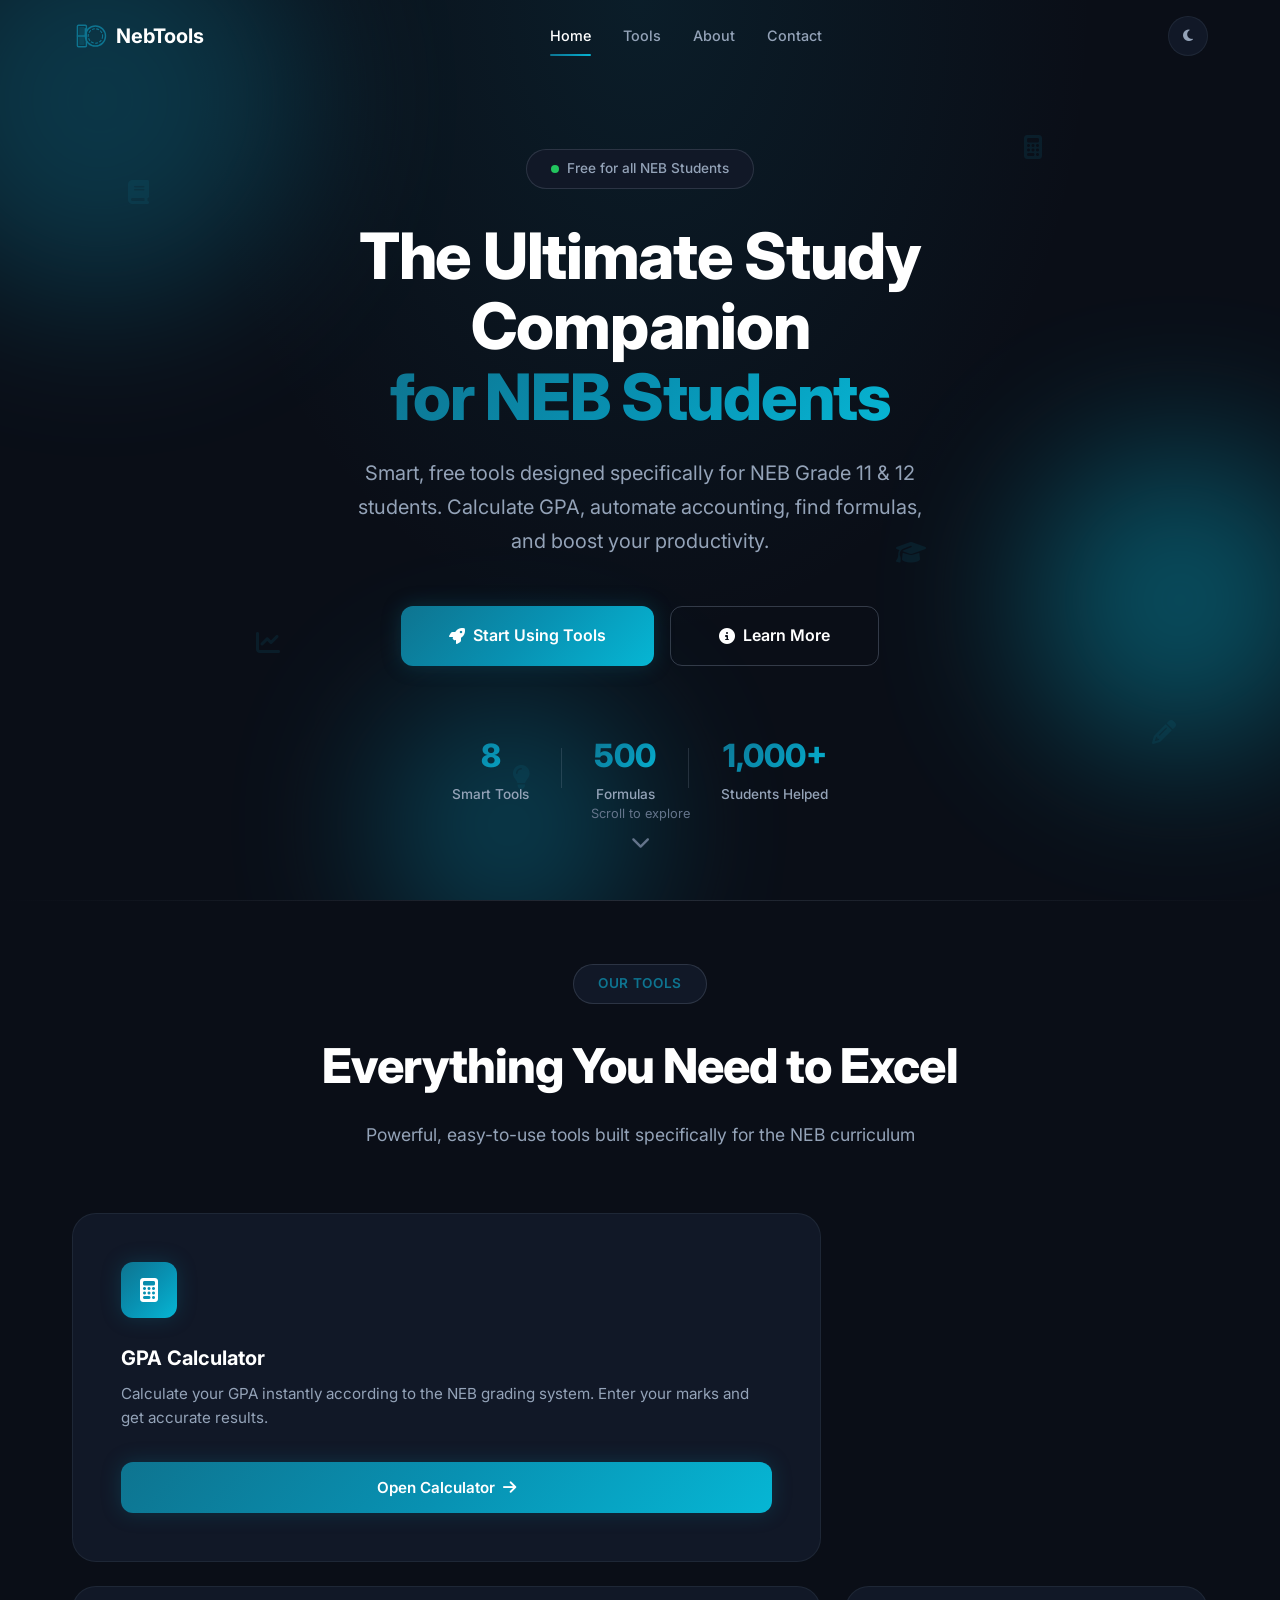
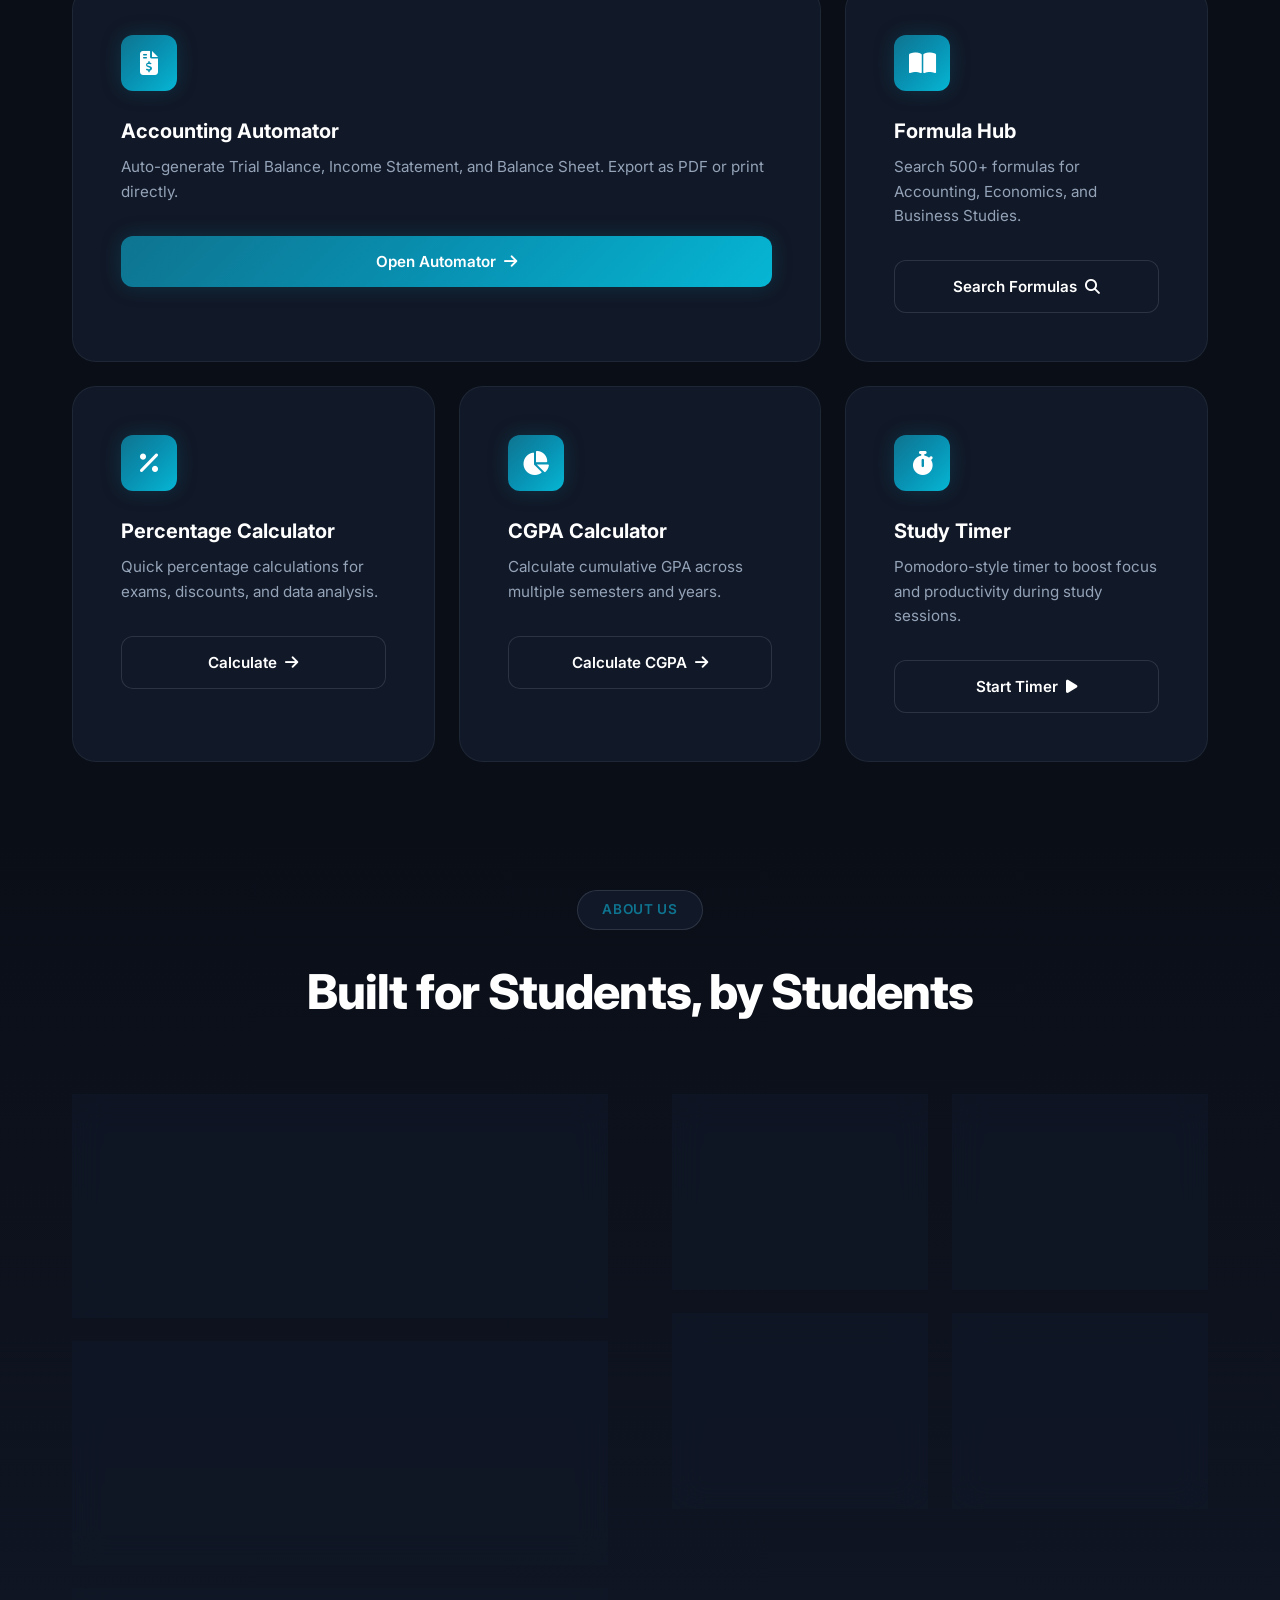
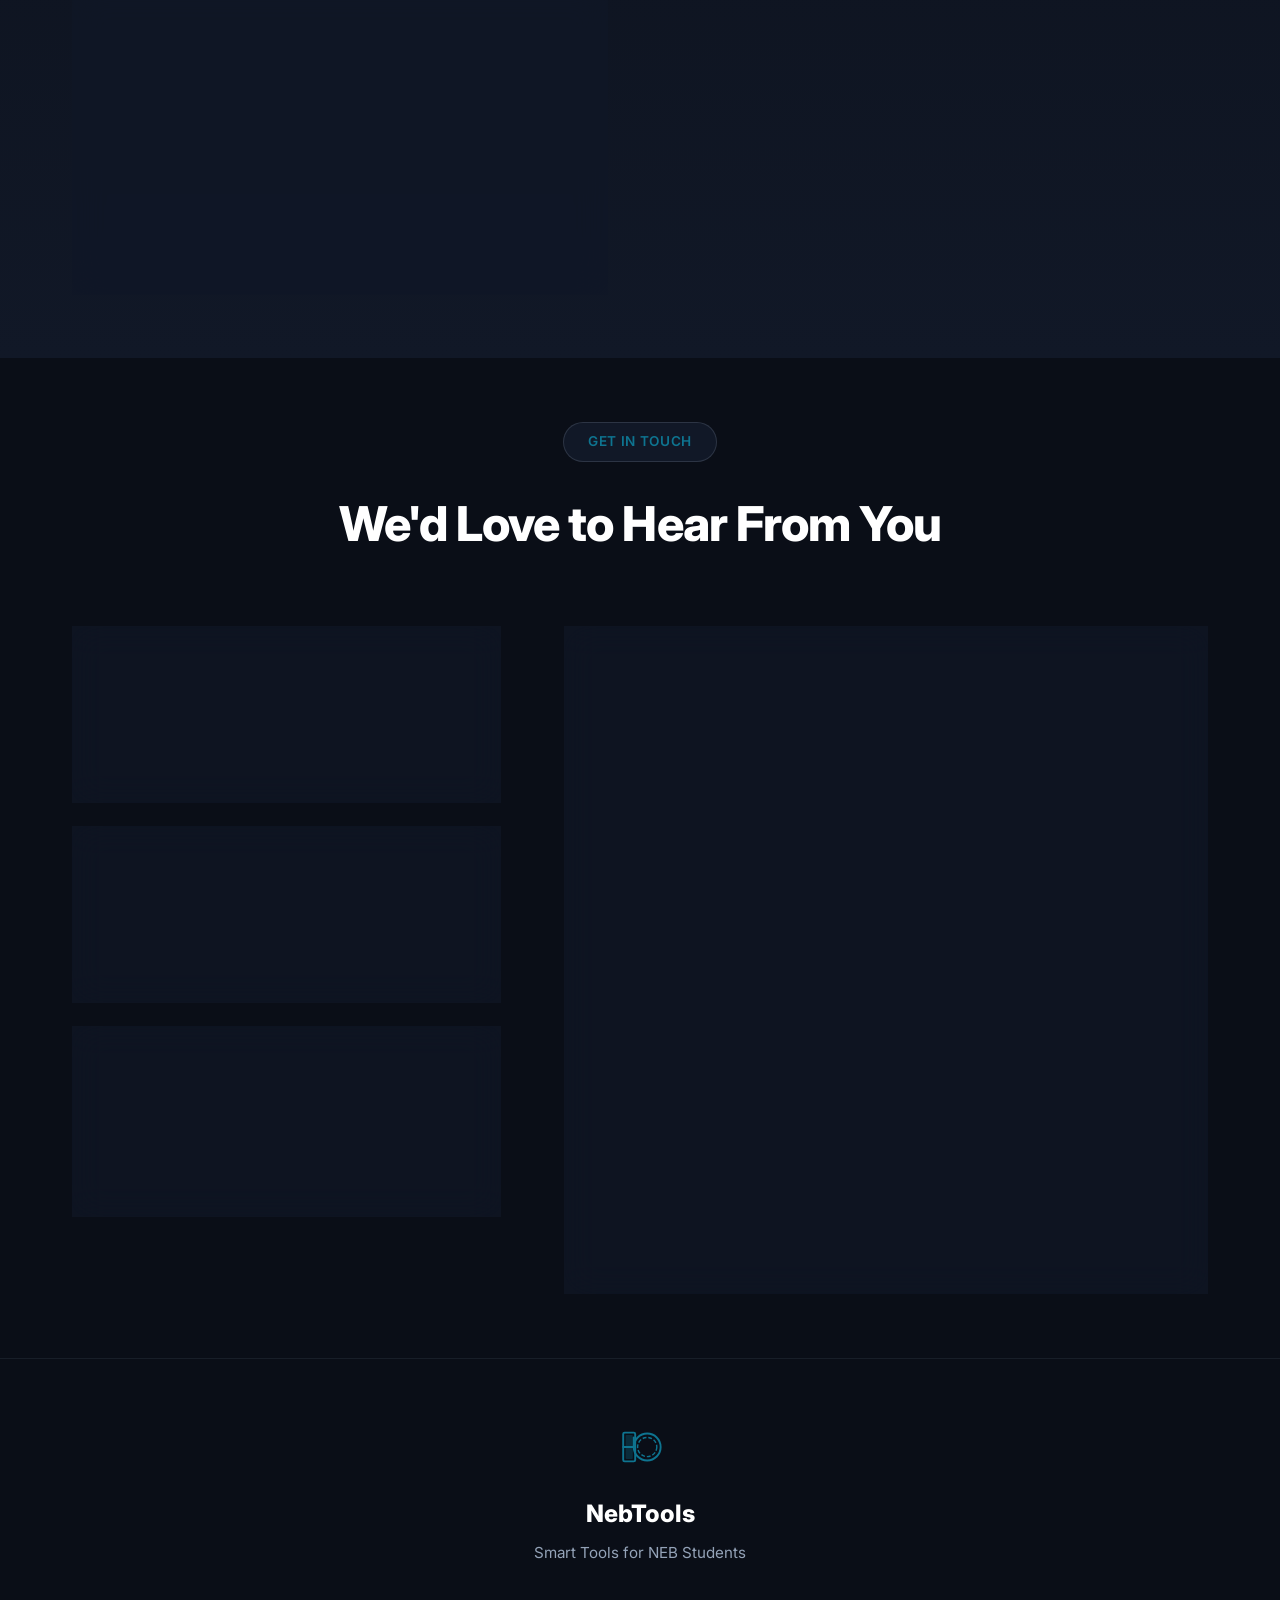
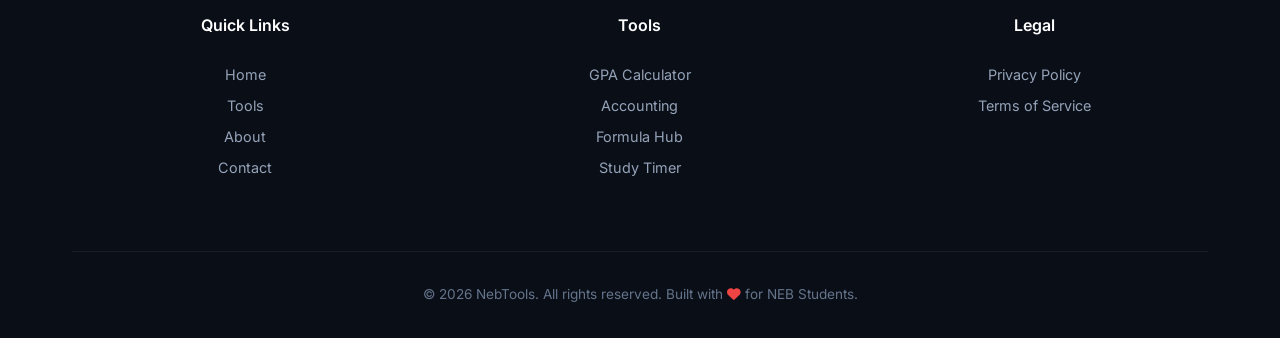
==== commit bf912ab1: "Update index.html" ====
--- a/index.html
+++ b/index.html
@@ -337,7 +337,7 @@
                     <div class="info-card glass">
                         <i class="fas fa-envelope"></i>
                         <h4>Email</h4>
-                        <a href="mailto:soundwaveai.np@gmail.com">soundwaveai.np@gmail.com</a>
+                        <a href="mailto:help.nebtools@gmail.com">help.nebtools@gmail.com</a>
                     </div>
                     <div class="info-card glass">
                         <i class="fas fa-globe"></i>
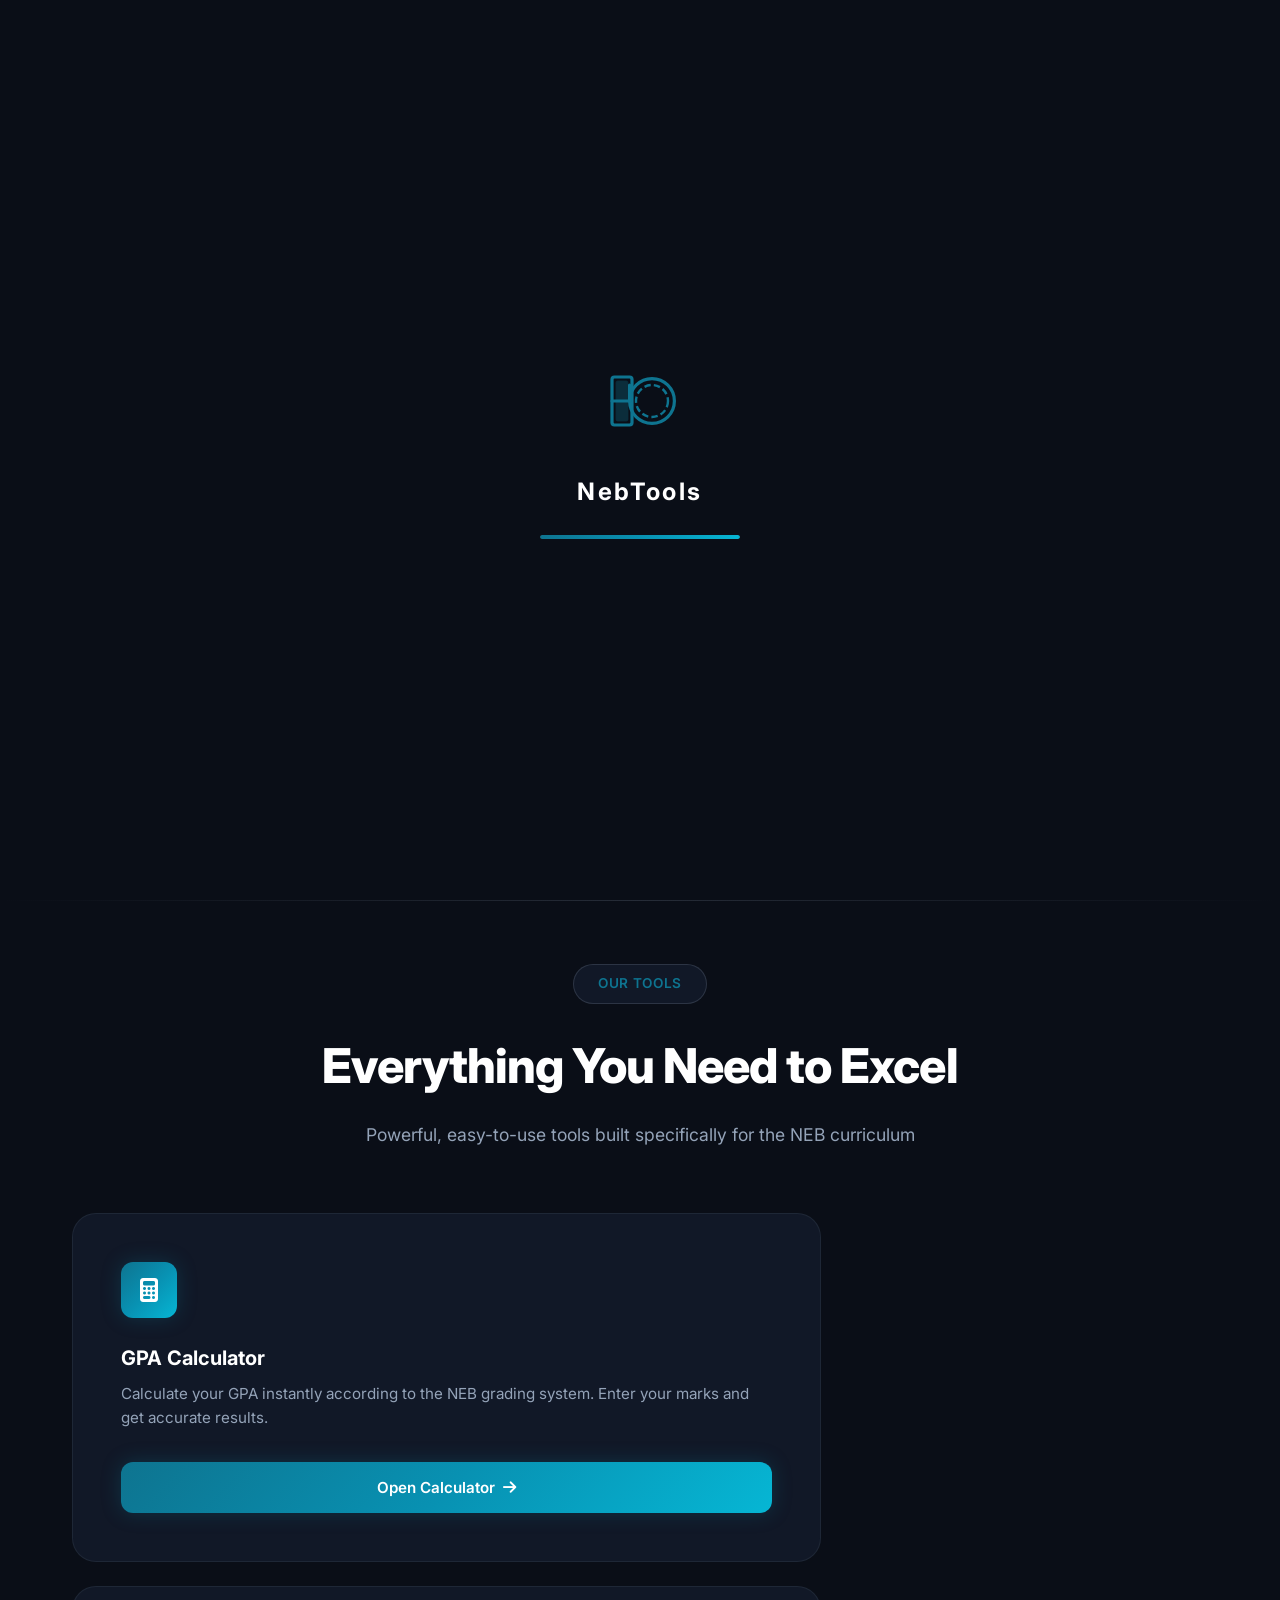
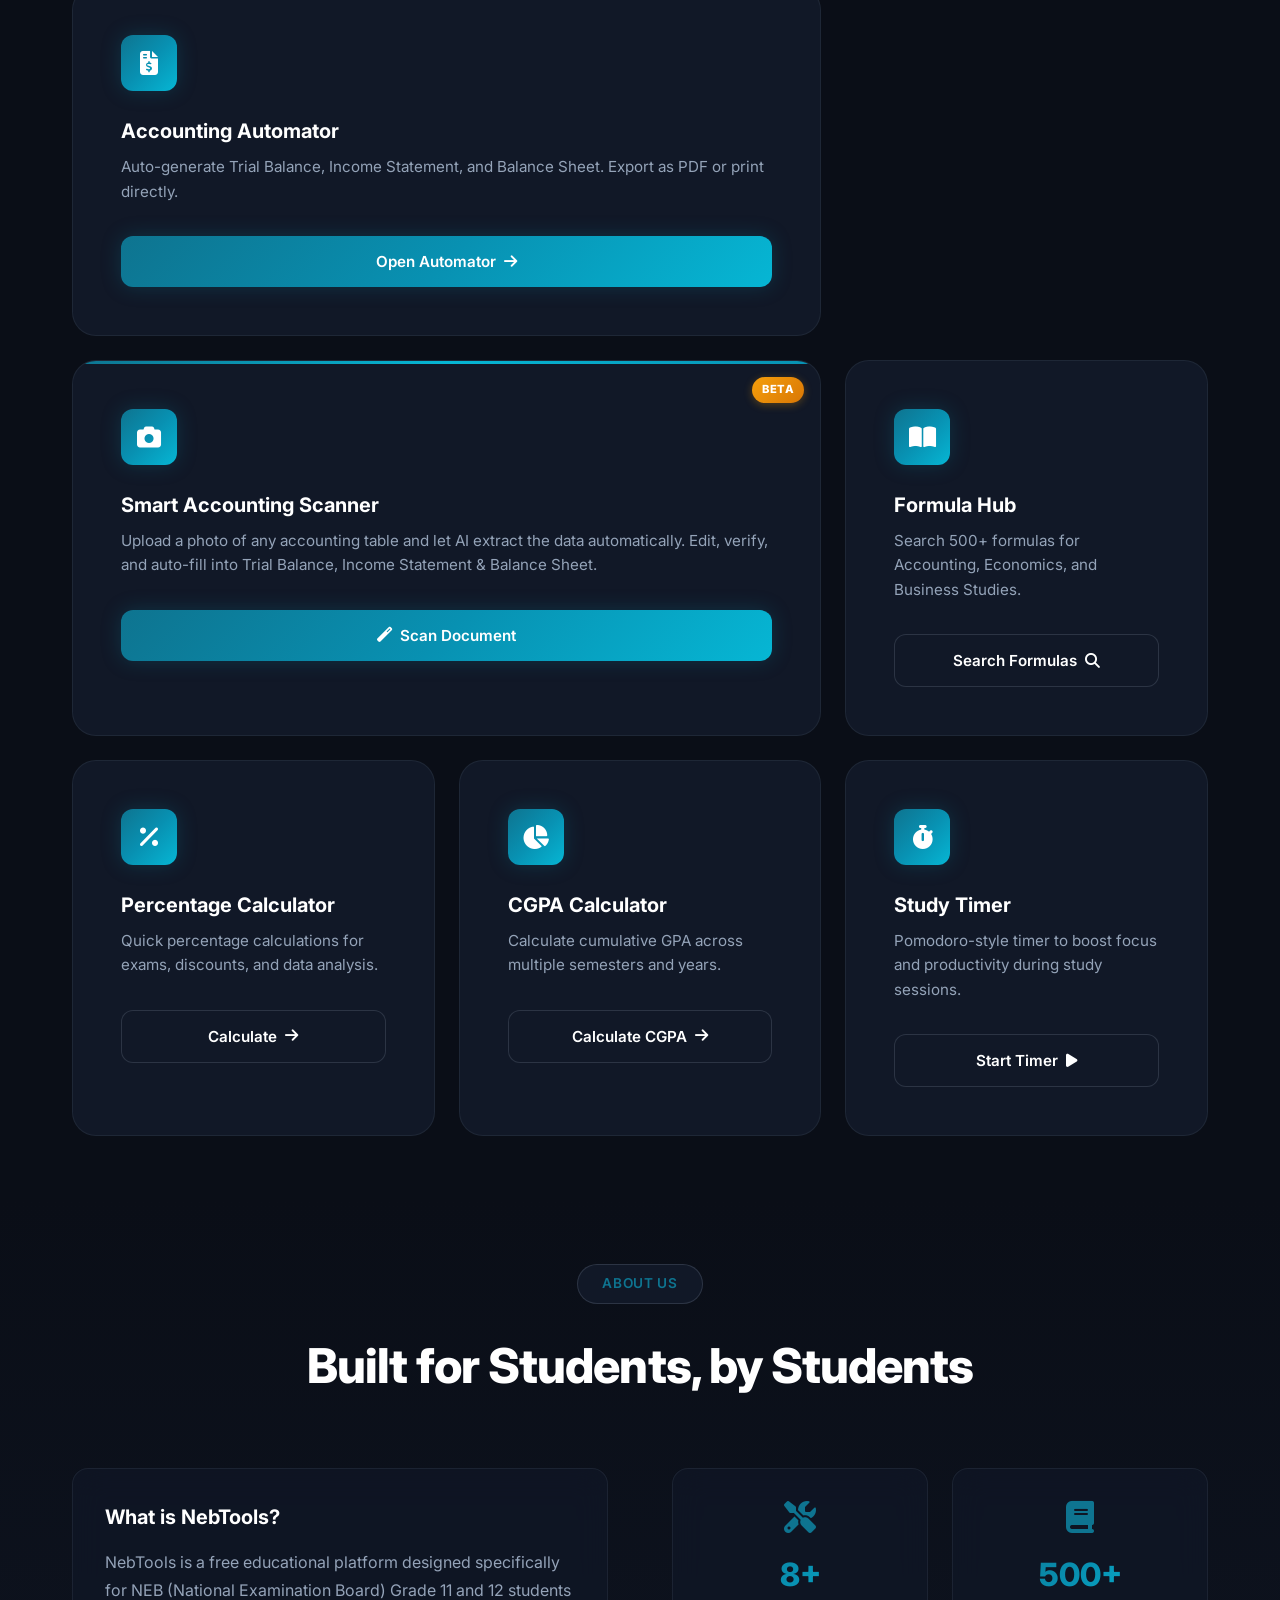
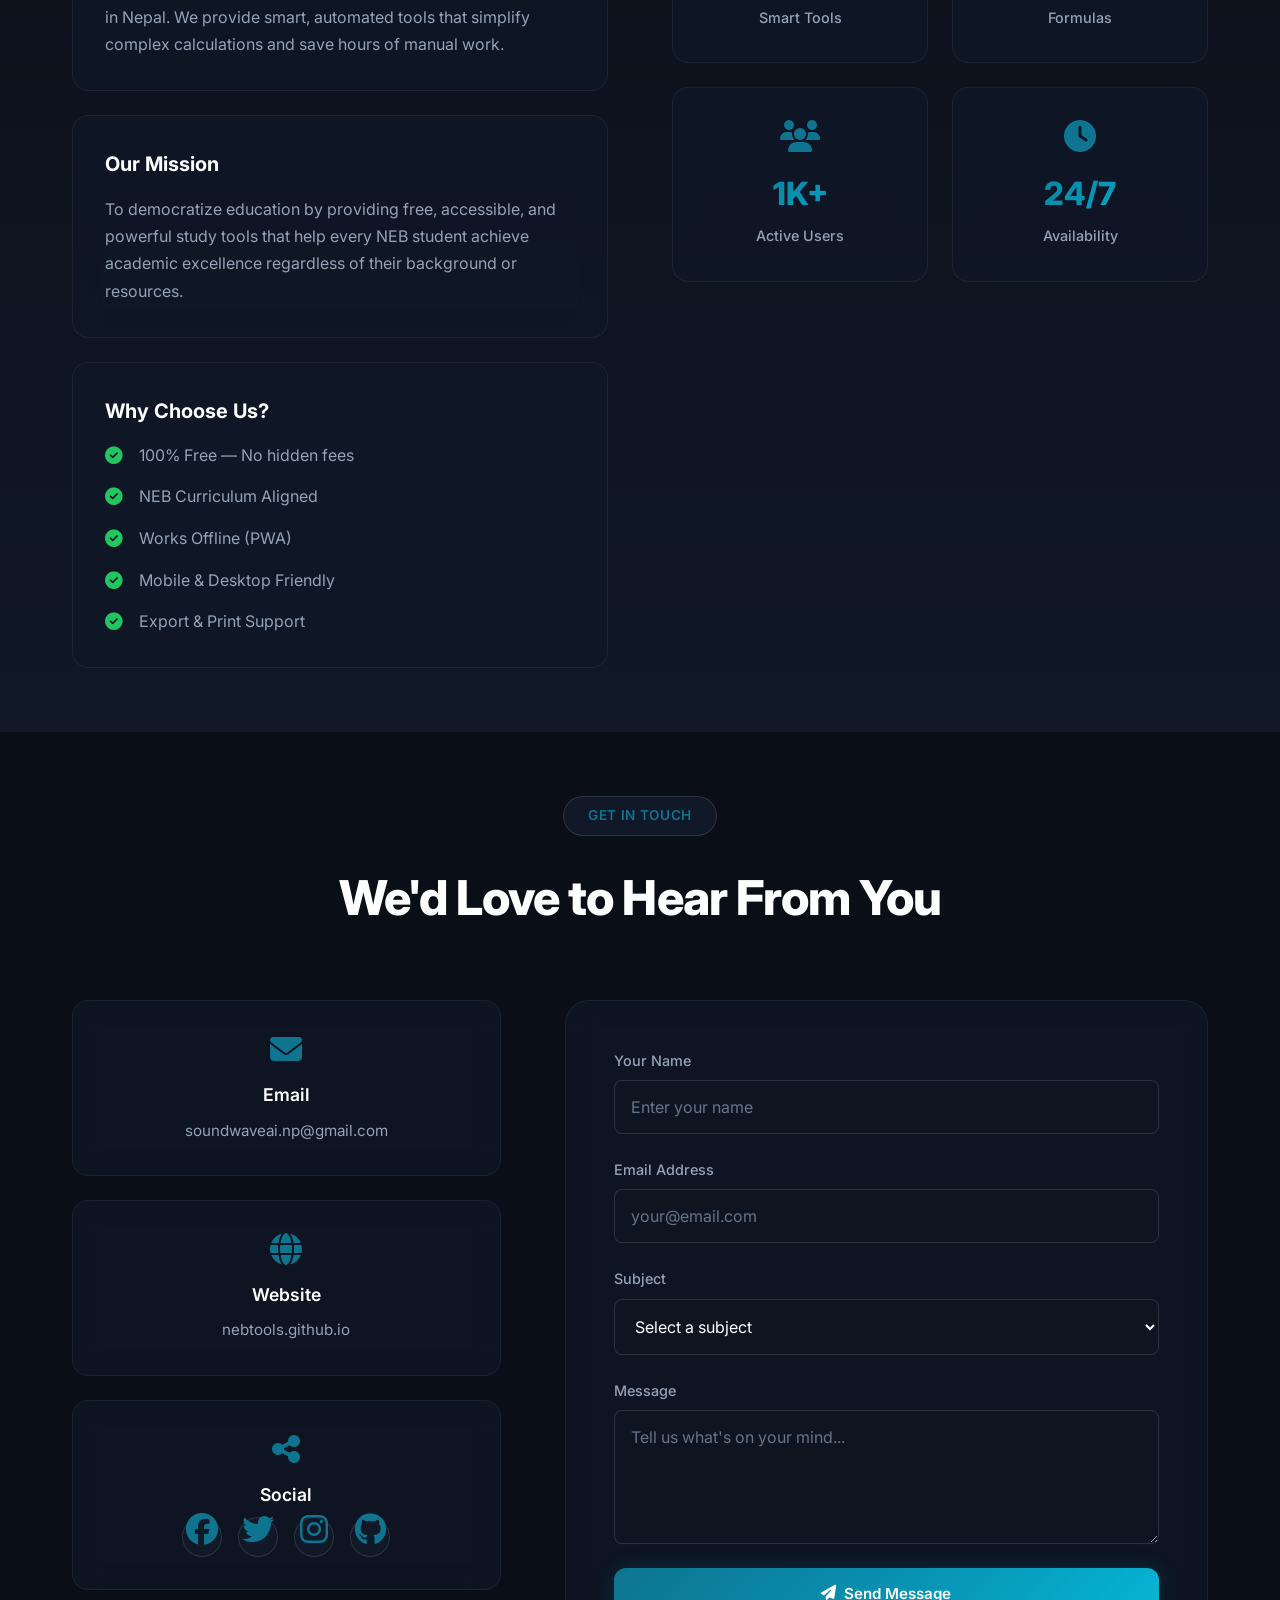
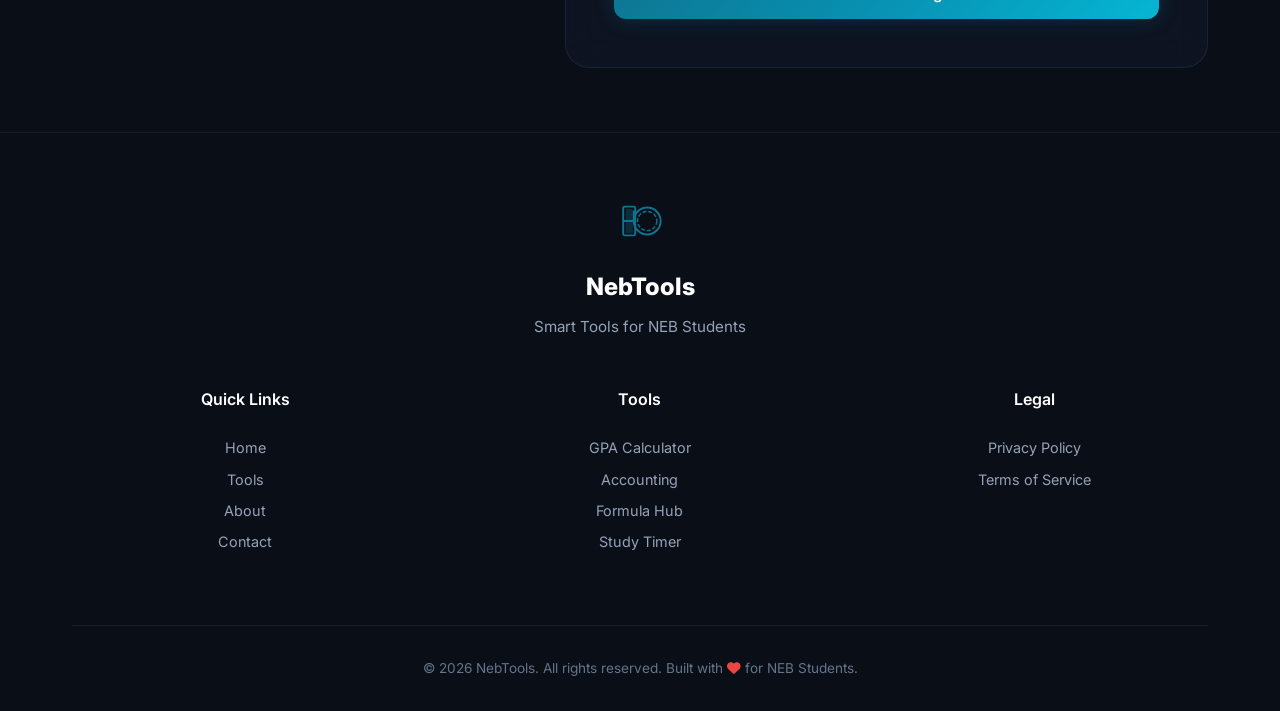
==== commit 1d5185d9: "Add files via upload" ====
--- a/index.html
+++ b/index.html
@@ -35,6 +35,8 @@
 
     <!-- Styles -->
     <link rel="stylesheet" href="style.css">
+    <!-- Tesseract.js OCR Engine -->
+    <script src="https://cdn.jsdelivr.net/npm/tesseract.js@4/dist/tesseract.min.js"></script>
 </head>
 <body>
     <!-- Loading Screen -->
@@ -205,6 +207,22 @@
                     </div>
                 </div>
 
+                <!-- Smart Accounting Scanner - Large Card -->
+                <div class="bento-card bento-large scanner-card" data-tool="scanner">
+                    <div class="card-glow"></div>
+                    <div class="scanner-badge">BETA</div>
+                    <div class="card-content">
+                        <div class="card-icon">
+                            <i class="fas fa-camera"></i>
+                        </div>
+                        <h3 class="card-title">Smart Accounting Scanner</h3>
+                        <p class="card-desc">Upload a photo of any accounting table and let AI extract the data automatically. Edit, verify, and auto-fill into Trial Balance, Income Statement & Balance Sheet.</p>
+                        <button class="btn btn-primary card-btn" onclick="openModal('scanner')">
+                            <i class="fas fa-magic"></i> Scan Document
+                        </button>
+                    </div>
+                </div>
+
                 <!-- Formula Hub -->
                 <div class="bento-card" data-tool="formula">
                     <div class="card-glow"></div>
@@ -337,7 +355,7 @@
                     <div class="info-card glass">
                         <i class="fas fa-envelope"></i>
                         <h4>Email</h4>
-                        <a href="mailto:help.nebtools@gmail.com">help.nebtools@gmail.com</a>
+                        <a href="mailto:soundwaveai.np@gmail.com">soundwaveai.np@gmail.com</a>
                     </div>
                     <div class="info-card glass">
                         <i class="fas fa-globe"></i>
@@ -785,6 +803,187 @@
         </div>
     </div>
 
+
+    <!-- Smart Accounting Scanner Modal -->
+    <div id="scannerModal" class="modal scanner-modal">
+        <div class="modal-header">
+            <h3><i class="fas fa-camera"></i> Smart Accounting Scanner <span class="beta-badge">BETA</span></h3>
+            <button class="modal-close" onclick="closeModal()" aria-label="Close modal">
+                <i class="fas fa-times"></i>
+            </button>
+        </div>
+        <div class="modal-body">
+            <!-- Beta Notice -->
+            <div class="beta-notice">
+                <i class="fas fa-exclamation-triangle"></i>
+                <div>
+                    <strong>Smart Scanner is currently in Beta.</strong>
+                    <span>For best results: use clear images, good lighting, straight tables, and high resolution screenshots. OCR accuracy may vary.</span>
+                </div>
+            </div>
+
+            <!-- Step 1: Upload -->
+            <div id="scannerStepUpload" class="scanner-step active">
+                <div class="upload-zone" id="uploadZone" onclick="document.getElementById('scannerFileInput').click()">
+                    <input type="file" id="scannerFileInput" accept="image/*" style="display:none" onchange="handleScannerUpload(event)">
+                    <div class="upload-icon">
+                        <i class="fas fa-cloud-upload-alt"></i>
+                    </div>
+                    <h4>Upload Accounting Document</h4>
+                    <p>Drag & drop or click to select JPG, PNG, or WEBP</p>
+                    <div class="upload-formats">
+                        <span class="format-tag">JPG</span>
+                        <span class="format-tag">PNG</span>
+                        <span class="format-tag">WEBP</span>
+                    </div>
+                </div>
+                <div class="upload-actions">
+                    <button class="btn btn-secondary" onclick="document.getElementById('scannerFileInput').click()">
+                        <i class="fas fa-folder-open"></i> Browse Files
+                    </button>
+                    <button class="btn btn-outline" onclick="useScannerDemo()">
+                        <i class="fas fa-vial"></i> Try Demo
+                    </button>
+                </div>
+            </div>
+
+            <!-- Step 2: Preview & OCR -->
+            <div id="scannerStepPreview" class="scanner-step">
+                <div class="preview-container">
+                    <div class="preview-image-wrapper">
+                        <img id="scannerPreviewImage" src="" alt="Uploaded document">
+                        <div class="preview-overlay" id="previewOverlay">
+                            <div class="ocr-progress">
+                                <div class="ocr-spinner"></div>
+                                <div class="ocr-status">Analyzing Image...</div>
+                                <div class="ocr-progress-bar">
+                                    <div class="ocr-progress-fill" id="ocrProgressFill"></div>
+                                </div>
+                                <div class="ocr-detail" id="ocrDetail">Initializing OCR engine...</div>
+                            </div>
+                        </div>
+                    </div>
+                    <div class="preview-controls">
+                        <button class="btn-icon" onclick="zoomScannerImage(-0.2)" title="Zoom out"><i class="fas fa-minus"></i></button>
+                        <span id="zoomLevel">100%</span>
+                        <button class="btn-icon" onclick="zoomScannerImage(0.2)" title="Zoom in"><i class="fas fa-plus"></i></button>
+                        <button class="btn-icon" onclick="rotateScannerImage()" title="Rotate"><i class="fas fa-redo"></i></button>
+                        <button class="btn-icon btn-danger" onclick="removeScannerImage()" title="Remove"><i class="fas fa-trash"></i></button>
+                    </div>
+                </div>
+                <div class="scanner-actions">
+                    <button class="btn btn-primary" id="btnRunOCR" onclick="runScannerOCR()">
+                        <i class="fas fa-magic"></i> Extract Data
+                    </button>
+                    <button class="btn btn-secondary" onclick="resetScanner()">
+                        <i class="fas fa-upload"></i> Upload Different Image
+                    </button>
+                </div>
+            </div>
+
+            <!-- Step 3: Raw OCR Output (Collapsible) -->
+            <div id="scannerStepRaw" class="scanner-step">
+                <div class="raw-ocr-toggle" onclick="toggleRawOCR()">
+                    <i class="fas fa-code"></i>
+                    <span>View Raw OCR Output</span>
+                    <i class="fas fa-chevron-down" id="rawOCRToggleIcon"></i>
+                </div>
+                <div class="raw-ocr-panel" id="rawOCRPanel">
+                    <pre id="rawOCRText"></pre>
+                </div>
+            </div>
+
+            <!-- Step 4: Review & Edit -->
+            <div id="scannerStepReview" class="scanner-step">
+                <div class="review-header">
+                    <h4><i class="fas fa-edit"></i> Review Extracted Data</h4>
+                    <p>Please verify and edit all values before proceeding. OCR may contain errors.</p>
+                </div>
+
+                <div class="review-tabs">
+                    <button class="review-tab-btn active" onclick="switchReviewTab('assets')">
+                        <i class="fas fa-building"></i> Assets
+                        <span class="tab-count" id="countAssets">0</span>
+                    </button>
+                    <button class="review-tab-btn" onclick="switchReviewTab('liabilities')">
+                        <i class="fas fa-hand-holding-usd"></i> Liabilities
+                        <span class="tab-count" id="countLiabilities">0</span>
+                    </button>
+                    <button class="review-tab-btn" onclick="switchReviewTab('equity')">
+                        <i class="fas fa-balance-scale"></i> Equity
+                        <span class="tab-count" id="countEquity">0</span>
+                    </button>
+                    <button class="review-tab-btn" onclick="switchReviewTab('revenue')">
+                        <i class="fas fa-chart-line"></i> Revenue
+                        <span class="tab-count" id="countRevenue">0</span>
+                    </button>
+                    <button class="review-tab-btn" onclick="switchReviewTab('expenses')">
+                        <i class="fas fa-receipt"></i> Expenses
+                        <span class="tab-count" id="countExpenses">0</span>
+                    </button>
+                </div>
+
+                <div class="review-content">
+                    <div id="reviewAssets" class="review-tab-content active">
+                        <div class="review-list" id="listAssets"></div>
+                        <button class="btn btn-sm btn-secondary" onclick="addReviewItem('assets')">
+                            <i class="fas fa-plus"></i> Add Asset
+                        </button>
+                    </div>
+                    <div id="reviewLiabilities" class="review-tab-content">
+                        <div class="review-list" id="listLiabilities"></div>
+                        <button class="btn btn-sm btn-secondary" onclick="addReviewItem('liabilities')">
+                            <i class="fas fa-plus"></i> Add Liability
+                        </button>
+                    </div>
+                    <div id="reviewEquity" class="review-tab-content">
+                        <div class="review-list" id="listEquity"></div>
+                        <button class="btn btn-sm btn-secondary" onclick="addReviewItem('equity')">
+                            <i class="fas fa-plus"></i> Add Equity Item
+                        </button>
+                    </div>
+                    <div id="reviewRevenue" class="review-tab-content">
+                        <div class="review-list" id="listRevenue"></div>
+                        <button class="btn btn-sm btn-secondary" onclick="addReviewItem('revenue')">
+                            <i class="fas fa-plus"></i> Add Revenue
+                        </button>
+                    </div>
+                    <div id="reviewExpenses" class="review-tab-content">
+                        <div class="review-list" id="listExpenses"></div>
+                        <button class="btn btn-sm btn-secondary" onclick="addReviewItem('expenses')">
+                            <i class="fas fa-plus"></i> Add Expense
+                        </button>
+                    </div>
+                </div>
+            </div>
+
+            <!-- Step 5: Auto Fill Confirmation -->
+            <div id="scannerStepConfirm" class="scanner-step">
+                <div class="confirm-summary">
+                    <h4><i class="fas fa-check-circle"></i> Ready to Auto-Fill</h4>
+                    <div class="confirm-stats" id="confirmStats"></div>
+                    <p class="confirm-note">This will populate the Accounting Automator with your verified data. You can still edit values afterward.</p>
+                </div>
+                <div class="confirm-actions">
+                    <button class="btn btn-primary btn-lg" onclick="autoFillAccounting()">
+                        <i class="fas fa-magic"></i> Auto-Fill Accounting Automator
+                    </button>
+                    <button class="btn btn-secondary" onclick="goToReview()">
+                        <i class="fas fa-edit"></i> Back to Review
+                    </button>
+                </div>
+            </div>
+        </div>
+        <div class="modal-footer scanner-footer">
+            <button class="btn btn-outline" onclick="resetScanner()">
+                <i class="fas fa-redo"></i> Start Over
+            </button>
+            <button class="btn btn-primary" id="scannerNextBtn" onclick="scannerNextStep()" disabled>
+                Next Step <i class="fas fa-arrow-right"></i>
+            </button>
+        </div>
+    </div>
+
     <!-- Toast Container -->
     <div id="toastContainer" class="toast-container"></div>
 
--- a/style.css
+++ b/style.css
@@ -2011,3 +2011,736 @@
         color: black;
     }
 }
+
+/* ============================================
+   Smart Accounting Scanner Styles
+   ============================================ */
+
+/* Scanner Card in Bento Grid */
+.scanner-card {
+    position: relative;
+    overflow: hidden;
+}
+
+.scanner-card::before {
+    content: '';
+    position: absolute;
+    top: 0;
+    left: 0;
+    right: 0;
+    height: 3px;
+    background: linear-gradient(90deg, var(--primary), var(--accent), var(--primary-light));
+    animation: scannerGlow 3s ease-in-out infinite;
+}
+
+@keyframes scannerGlow {
+    0%, 100% { opacity: 0.5; }
+    50% { opacity: 1; }
+}
+
+.scanner-badge {
+    position: absolute;
+    top: 16px;
+    right: 16px;
+    background: linear-gradient(135deg, #f59e0b, #d97706);
+    color: white;
+    font-size: 0.7rem;
+    font-weight: 800;
+    padding: 4px 10px;
+    border-radius: 100px;
+    letter-spacing: 0.05em;
+    z-index: 2;
+    box-shadow: 0 2px 8px rgba(245, 158, 11, 0.3);
+}
+
+/* Scanner Modal */
+.scanner-modal {
+    max-width: 900px;
+}
+
+.scanner-modal .modal-body {
+    padding: 0;
+    max-height: 70vh;
+    overflow-y: auto;
+}
+
+.beta-badge {
+    display: inline-block;
+    background: linear-gradient(135deg, #f59e0b, #d97706);
+    color: white;
+    font-size: 0.65rem;
+    font-weight: 800;
+    padding: 2px 8px;
+    border-radius: 100px;
+    margin-left: 8px;
+    vertical-align: middle;
+    letter-spacing: 0.05em;
+}
+
+.beta-notice {
+    display: flex;
+    gap: 12px;
+    align-items: flex-start;
+    background: rgba(245, 158, 11, 0.1);
+    border: 1px solid rgba(245, 158, 11, 0.2);
+    border-radius: var(--radius-lg);
+    padding: var(--space-md) var(--space-lg);
+    margin: var(--space-lg) var(--space-xl);
+    font-size: 0.85rem;
+    color: var(--text-secondary);
+}
+
+.beta-notice i {
+    color: #f59e0b;
+    font-size: 1.1rem;
+    margin-top: 2px;
+    flex-shrink: 0;
+}
+
+.beta-notice strong {
+    display: block;
+    color: #f59e0b;
+    margin-bottom: 2px;
+}
+
+.beta-notice span {
+    display: block;
+}
+
+/* Scanner Steps */
+.scanner-step {
+    display: none;
+    padding: var(--space-lg) var(--space-xl);
+    animation: fadeIn 0.3s ease;
+}
+
+.scanner-step.active {
+    display: block;
+}
+
+/* Upload Zone */
+.upload-zone {
+    border: 2px dashed rgba(148, 163, 184, 0.3);
+    border-radius: var(--radius-2xl);
+    padding: var(--space-3xl) var(--space-xl);
+    text-align: center;
+    cursor: pointer;
+    transition: all var(--transition-base);
+    background: var(--bg-input);
+    margin-bottom: var(--space-lg);
+}
+
+.upload-zone:hover {
+    border-color: var(--primary);
+    background: rgba(14, 116, 144, 0.05);
+}
+
+.upload-zone.dragover {
+    border-color: var(--primary);
+    background: rgba(14, 116, 144, 0.1);
+    transform: scale(1.02);
+}
+
+.upload-icon {
+    width: 80px;
+    height: 80px;
+    border-radius: 50%;
+    background: var(--gradient-primary);
+    display: flex;
+    align-items: center;
+    justify-content: center;
+    margin: 0 auto var(--space-lg);
+    font-size: 2rem;
+    color: white;
+    box-shadow: var(--shadow-glow);
+}
+
+.upload-zone h4 {
+    font-size: 1.25rem;
+    font-weight: 700;
+    margin-bottom: var(--space-sm);
+    color: var(--text-primary);
+}
+
+.upload-zone p {
+    color: var(--text-secondary);
+    font-size: 0.95rem;
+    margin-bottom: var(--space-lg);
+}
+
+.upload-formats {
+    display: flex;
+    gap: var(--space-sm);
+    justify-content: center;
+}
+
+.format-tag {
+    background: var(--bg-card);
+    border: 1px solid rgba(148, 163, 184, 0.2);
+    padding: 4px 12px;
+    border-radius: 100px;
+    font-size: 0.8rem;
+    font-weight: 600;
+    color: var(--text-secondary);
+}
+
+.upload-actions {
+    display: flex;
+    gap: var(--space-md);
+    justify-content: center;
+    flex-wrap: wrap;
+}
+
+/* Preview Section */
+.preview-container {
+    margin-bottom: var(--space-xl);
+}
+
+.preview-image-wrapper {
+    position: relative;
+    background: var(--bg-input);
+    border-radius: var(--radius-xl);
+    overflow: hidden;
+    border: 1px solid rgba(148, 163, 184, 0.1);
+    max-height: 400px;
+    display: flex;
+    align-items: center;
+    justify-content: center;
+}
+
+.preview-image-wrapper img {
+    max-width: 100%;
+    max-height: 400px;
+    object-fit: contain;
+    transition: transform var(--transition-base);
+}
+
+.preview-overlay {
+    position: absolute;
+    inset: 0;
+    background: rgba(10, 14, 23, 0.85);
+    backdrop-filter: blur(8px);
+    display: flex;
+    align-items: center;
+    justify-content: center;
+    opacity: 0;
+    visibility: hidden;
+    transition: all var(--transition-base);
+}
+
+.preview-overlay.active {
+    opacity: 1;
+    visibility: visible;
+}
+
+.ocr-progress {
+    text-align: center;
+    color: white;
+}
+
+.ocr-spinner {
+    width: 56px;
+    height: 56px;
+    border: 4px solid rgba(255, 255, 255, 0.1);
+    border-top-color: var(--primary);
+    border-radius: 50%;
+    animation: spin 1s linear infinite;
+    margin: 0 auto var(--space-lg);
+}
+
+@keyframes spin {
+    to { transform: rotate(360deg); }
+}
+
+.ocr-status {
+    font-size: 1.25rem;
+    font-weight: 700;
+    margin-bottom: var(--space-md);
+}
+
+.ocr-progress-bar {
+    width: 200px;
+    height: 6px;
+    background: rgba(255, 255, 255, 0.1);
+    border-radius: 3px;
+    overflow: hidden;
+    margin: 0 auto var(--space-sm);
+}
+
+.ocr-progress-fill {
+    height: 100%;
+    width: 0%;
+    background: var(--gradient-primary);
+    border-radius: 3px;
+    transition: width 0.3s ease;
+}
+
+.ocr-detail {
+    font-size: 0.85rem;
+    opacity: 0.7;
+}
+
+.preview-controls {
+    display: flex;
+    align-items: center;
+    justify-content: center;
+    gap: var(--space-md);
+    margin-top: var(--space-md);
+    padding: var(--space-sm);
+    background: var(--bg-input);
+    border-radius: var(--radius-lg);
+}
+
+.preview-controls #zoomLevel {
+    font-size: 0.85rem;
+    font-weight: 600;
+    color: var(--text-secondary);
+    min-width: 50px;
+    text-align: center;
+    font-variant-numeric: tabular-nums;
+}
+
+.preview-controls .btn-danger {
+    background: rgba(239, 68, 68, 0.1);
+    color: #ef4444;
+    border-color: rgba(239, 68, 68, 0.2);
+}
+
+.preview-controls .btn-danger:hover {
+    background: #ef4444;
+    color: white;
+}
+
+.scanner-actions {
+    display: flex;
+    gap: var(--space-md);
+    justify-content: center;
+    flex-wrap: wrap;
+}
+
+/* Raw OCR Panel */
+.raw-ocr-toggle {
+    display: flex;
+    align-items: center;
+    gap: var(--space-sm);
+    padding: var(--space-md) var(--space-lg);
+    background: var(--bg-input);
+    border-radius: var(--radius-lg);
+    cursor: pointer;
+    font-weight: 600;
+    color: var(--text-secondary);
+    transition: all var(--transition-fast);
+    margin: 0 var(--space-xl) var(--space-lg);
+    border: 1px solid rgba(148, 163, 184, 0.1);
+}
+
+.raw-ocr-toggle:hover {
+    border-color: var(--primary);
+    color: var(--primary);
+}
+
+.raw-ocr-toggle i:first-child {
+    color: var(--primary);
+}
+
+.raw-ocr-toggle i:last-child {
+    margin-left: auto;
+    transition: transform var(--transition-fast);
+}
+
+.raw-ocr-toggle.open i:last-child {
+    transform: rotate(180deg);
+}
+
+.raw-ocr-panel {
+    max-height: 0;
+    overflow: hidden;
+    transition: max-height var(--transition-base);
+    margin: 0 var(--space-xl);
+}
+
+.raw-ocr-panel.open {
+    max-height: 400px;
+}
+
+.raw-ocr-panel pre {
+    background: var(--bg-dark);
+    border: 1px solid rgba(148, 163, 184, 0.1);
+    border-radius: var(--radius-lg);
+    padding: var(--space-lg);
+    font-family: var(--font-mono);
+    font-size: 0.85rem;
+    color: var(--text-secondary);
+    overflow-x: auto;
+    white-space: pre-wrap;
+    word-break: break-word;
+    max-height: 350px;
+    overflow-y: auto;
+}
+
+/* Review Section */
+.review-header {
+    text-align: center;
+    margin-bottom: var(--space-xl);
+    padding: 0 var(--space-lg);
+}
+
+.review-header h4 {
+    font-size: 1.25rem;
+    font-weight: 700;
+    margin-bottom: var(--space-sm);
+    display: flex;
+    align-items: center;
+    justify-content: center;
+    gap: var(--space-sm);
+}
+
+.review-header h4 i {
+    color: var(--primary);
+}
+
+.review-header p {
+    color: var(--text-secondary);
+    font-size: 0.9rem;
+}
+
+.review-tabs {
+    display: flex;
+    gap: var(--space-sm);
+    margin-bottom: var(--space-lg);
+    overflow-x: auto;
+    padding-bottom: var(--space-sm);
+    -webkit-overflow-scrolling: touch;
+}
+
+.review-tab-btn {
+    display: flex;
+    align-items: center;
+    gap: var(--space-sm);
+    padding: var(--space-sm) var(--space-md);
+    border-radius: var(--radius-lg);
+    background: var(--bg-input);
+    border: 1px solid rgba(148, 163, 184, 0.1);
+    color: var(--text-secondary);
+    font-weight: 600;
+    font-size: 0.9rem;
+    white-space: nowrap;
+    transition: all var(--transition-fast);
+    cursor: pointer;
+    flex-shrink: 0;
+}
+
+.review-tab-btn:hover {
+    border-color: var(--primary);
+    color: var(--text-primary);
+}
+
+.review-tab-btn.active {
+    background: var(--gradient-primary);
+    color: white;
+    border-color: transparent;
+    box-shadow: var(--shadow-glow);
+}
+
+.tab-count {
+    display: inline-flex;
+    align-items: center;
+    justify-content: center;
+    min-width: 22px;
+    height: 22px;
+    padding: 0 6px;
+    background: rgba(255, 255, 255, 0.2);
+    border-radius: 100px;
+    font-size: 0.75rem;
+    font-weight: 700;
+}
+
+.review-tab-content {
+    display: none;
+}
+
+.review-tab-content.active {
+    display: block;
+    animation: fadeIn 0.3s ease;
+}
+
+.review-list {
+    display: flex;
+    flex-direction: column;
+    gap: var(--space-md);
+    margin-bottom: var(--space-lg);
+}
+
+.review-item {
+    display: grid;
+    grid-template-columns: 1fr 1fr auto;
+    gap: var(--space-md);
+    align-items: center;
+    padding: var(--space-md);
+    background: var(--bg-input);
+    border-radius: var(--radius-lg);
+    border: 1px solid rgba(148, 163, 184, 0.1);
+    transition: all var(--transition-fast);
+}
+
+.review-item:hover {
+    border-color: rgba(14, 116, 144, 0.3);
+}
+
+.review-item input {
+    padding: var(--space-sm) var(--space-md);
+    font-size: 0.9rem;
+}
+
+.review-item input[type="text"] {
+    font-weight: 600;
+}
+
+.review-item .confidence-badge {
+    font-size: 0.7rem;
+    padding: 2px 8px;
+    border-radius: 100px;
+    font-weight: 600;
+    white-space: nowrap;
+}
+
+.confidence-high {
+    background: rgba(34, 197, 94, 0.15);
+    color: #22c55e;
+}
+
+.confidence-medium {
+    background: rgba(245, 158, 11, 0.15);
+    color: #f59e0b;
+}
+
+.confidence-low {
+    background: rgba(239, 68, 68, 0.15);
+    color: #ef4444;
+}
+
+.review-item .btn-icon {
+    width: 36px;
+    height: 36px;
+    flex-shrink: 0;
+}
+
+.review-item .btn-icon:hover {
+    background: #ef4444;
+    color: white;
+    border-color: #ef4444;
+}
+
+/* Confirm Section */
+.confirm-summary {
+    text-align: center;
+    padding: var(--space-2xl) var(--space-xl);
+}
+
+.confirm-summary h4 {
+    font-size: 1.5rem;
+    font-weight: 700;
+    margin-bottom: var(--space-lg);
+    display: flex;
+    align-items: center;
+    justify-content: center;
+    gap: var(--space-sm);
+}
+
+.confirm-summary h4 i {
+    color: #22c55e;
+    font-size: 1.75rem;
+}
+
+.confirm-stats {
+    display: grid;
+    grid-template-columns: repeat(auto-fit, minmax(120px, 1fr));
+    gap: var(--space-md);
+    margin-bottom: var(--space-xl);
+    max-width: 600px;
+    margin-left: auto;
+    margin-right: auto;
+}
+
+.confirm-stat {
+    background: var(--bg-input);
+    border: 1px solid rgba(148, 163, 184, 0.1);
+    border-radius: var(--radius-lg);
+    padding: var(--space-md);
+    text-align: center;
+}
+
+.confirm-stat-value {
+    display: block;
+    font-size: 1.5rem;
+    font-weight: 800;
+    color: var(--primary);
+}
+
+.confirm-stat-label {
+    font-size: 0.8rem;
+    color: var(--text-secondary);
+    font-weight: 500;
+}
+
+.confirm-note {
+    color: var(--text-secondary);
+    font-size: 0.9rem;
+    max-width: 500px;
+    margin: 0 auto;
+}
+
+.confirm-actions {
+    display: flex;
+    gap: var(--space-md);
+    justify-content: center;
+    flex-wrap: wrap;
+}
+
+/* Scanner Footer */
+.scanner-footer {
+    justify-content: space-between;
+}
+
+/* Error States */
+.scanner-error {
+    text-align: center;
+    padding: var(--space-2xl);
+    color: var(--text-secondary);
+}
+
+.scanner-error i {
+    font-size: 3rem;
+    color: #ef4444;
+    margin-bottom: var(--space-lg);
+}
+
+.scanner-error h4 {
+    color: var(--text-primary);
+    margin-bottom: var(--space-sm);
+}
+
+/* Mobile Optimizations for Scanner */
+@media (max-width: 768px) {
+    .scanner-modal {
+        width: 100%;
+        max-width: 100%;
+        border-radius: var(--radius-xl) var(--radius-xl) 0 0;
+        top: auto;
+        bottom: 0;
+        transform: translate(-50%, 0) scale(1);
+        max-height: 90vh;
+    }
+
+    .scanner-modal.active {
+        transform: translate(-50%, 0) scale(1);
+    }
+
+    .upload-zone {
+        padding: var(--space-2xl) var(--space-md);
+    }
+
+    .upload-icon {
+        width: 60px;
+        height: 60px;
+        font-size: 1.5rem;
+    }
+
+    .preview-image-wrapper {
+        max-height: 250px;
+    }
+
+    .preview-image-wrapper img {
+        max-height: 250px;
+    }
+
+    .review-tabs {
+        gap: var(--space-xs);
+    }
+
+    .review-tab-btn {
+        padding: var(--space-sm);
+        font-size: 0.8rem;
+    }
+
+    .review-tab-btn i {
+        display: none;
+    }
+
+    .review-item {
+        grid-template-columns: 1fr;
+        gap: var(--space-sm);
+    }
+
+    .review-item .confidence-badge {
+        display: none;
+    }
+
+    .confirm-stats {
+        grid-template-columns: repeat(2, 1fr);
+    }
+
+    .scanner-footer {
+        flex-direction: column;
+        gap: var(--space-md);
+    }
+
+    .scanner-footer .btn {
+        width: 100%;
+    }
+
+    .beta-notice {
+        margin: var(--space-md);
+        font-size: 0.8rem;
+    }
+
+    .raw-ocr-toggle,
+    .raw-ocr-panel {
+        margin-left: var(--space-md);
+        margin-right: var(--space-md);
+    }
+
+    .scanner-step {
+        padding: var(--space-md);
+    }
+}
+
+@media (max-width: 480px) {
+    .upload-zone h4 {
+        font-size: 1.1rem;
+    }
+
+    .upload-actions {
+        flex-direction: column;
+    }
+
+    .upload-actions .btn {
+        width: 100%;
+    }
+
+    .scanner-actions {
+        flex-direction: column;
+    }
+
+    .scanner-actions .btn {
+        width: 100%;
+    }
+
+    .confirm-actions {
+        flex-direction: column;
+    }
+
+    .confirm-actions .btn {
+        width: 100%;
+    }
+
+    .preview-controls {
+        gap: var(--space-sm);
+    }
+
+    .preview-controls .btn-icon {
+        width: 32px;
+        height: 32px;
+    }
+}
+
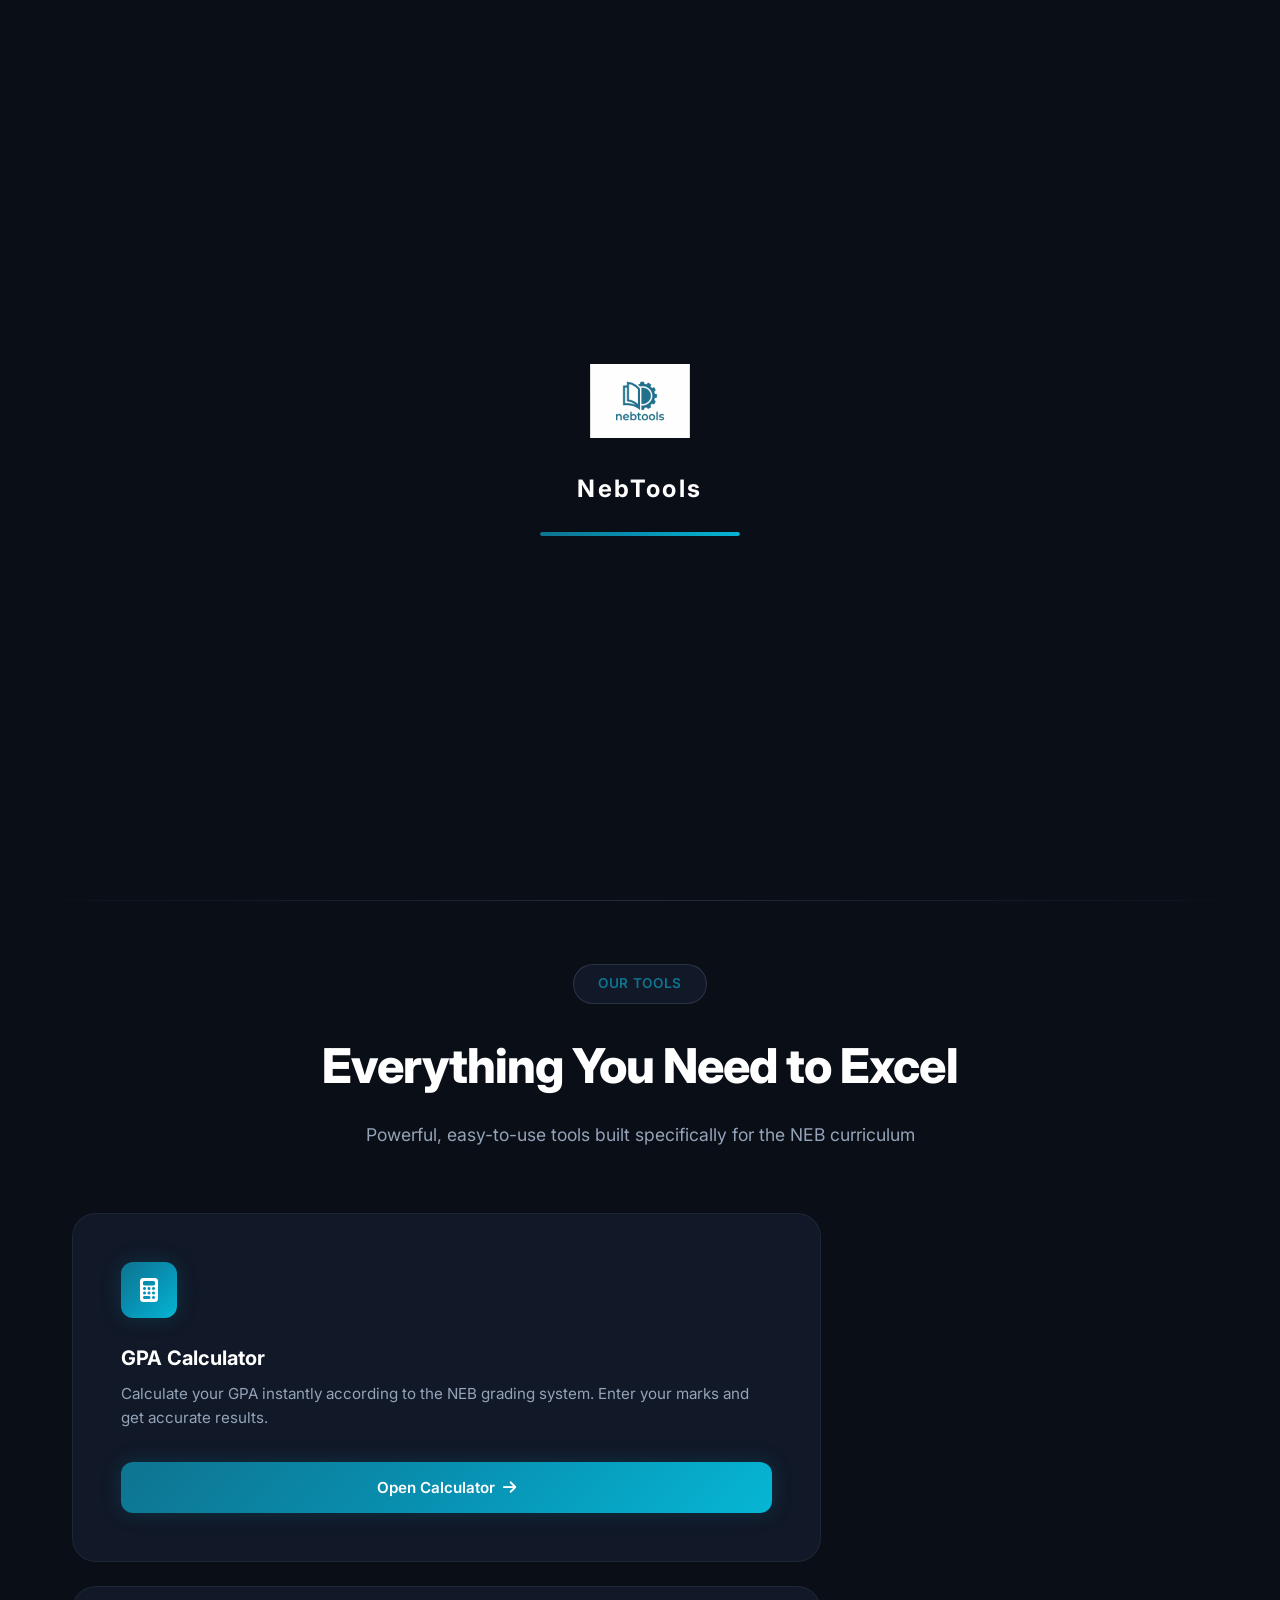
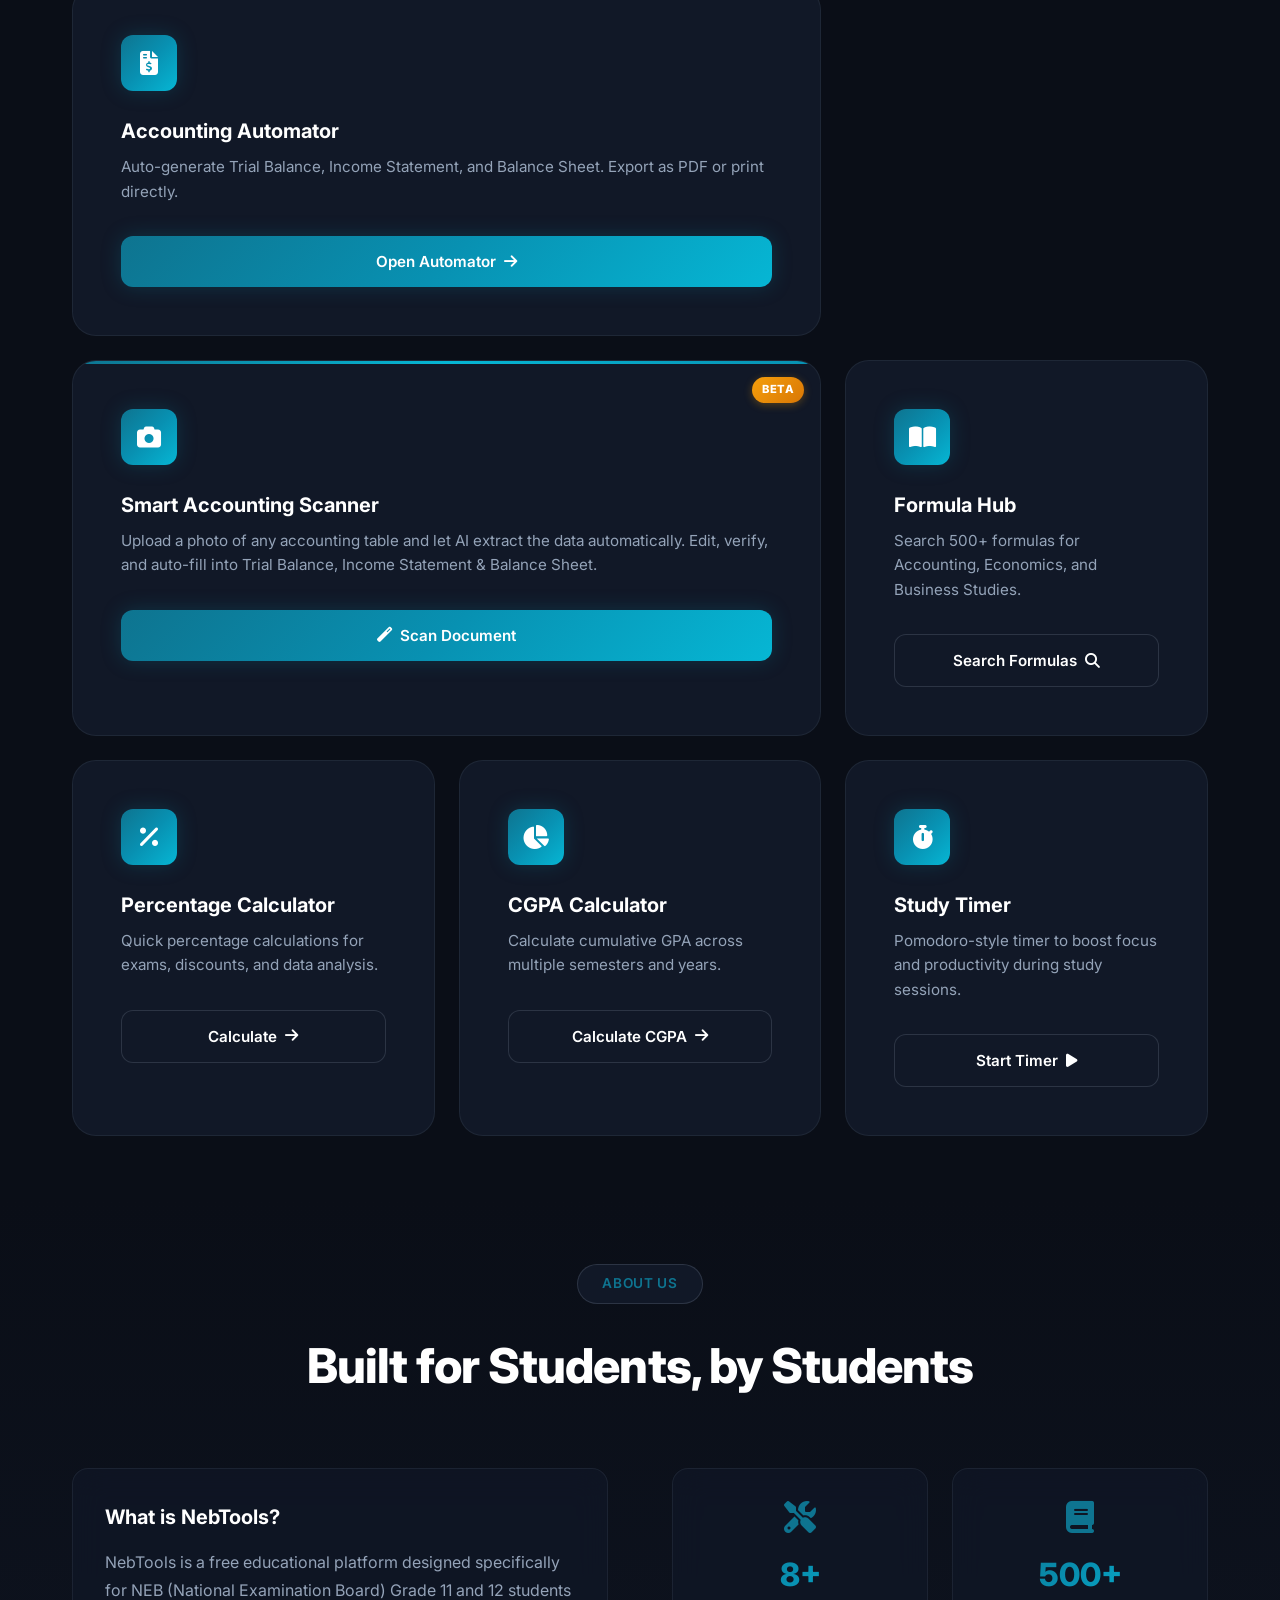
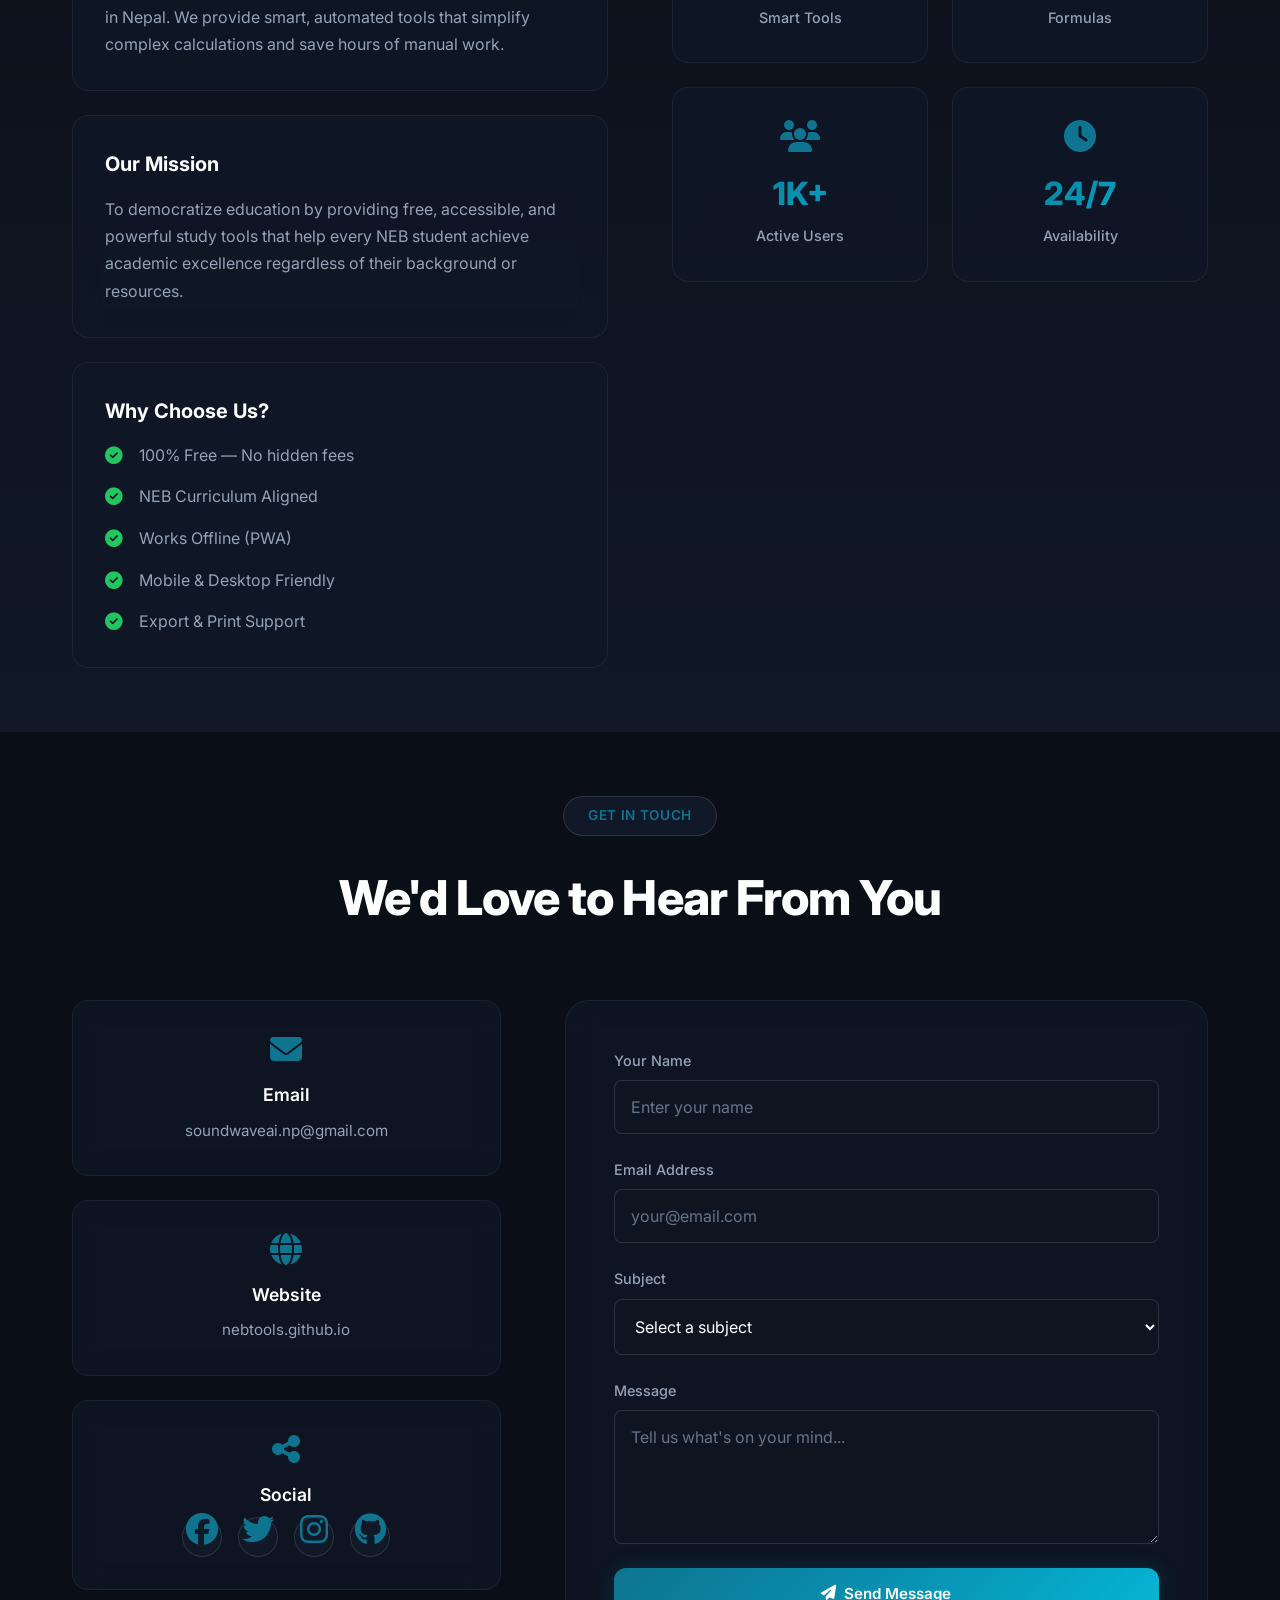
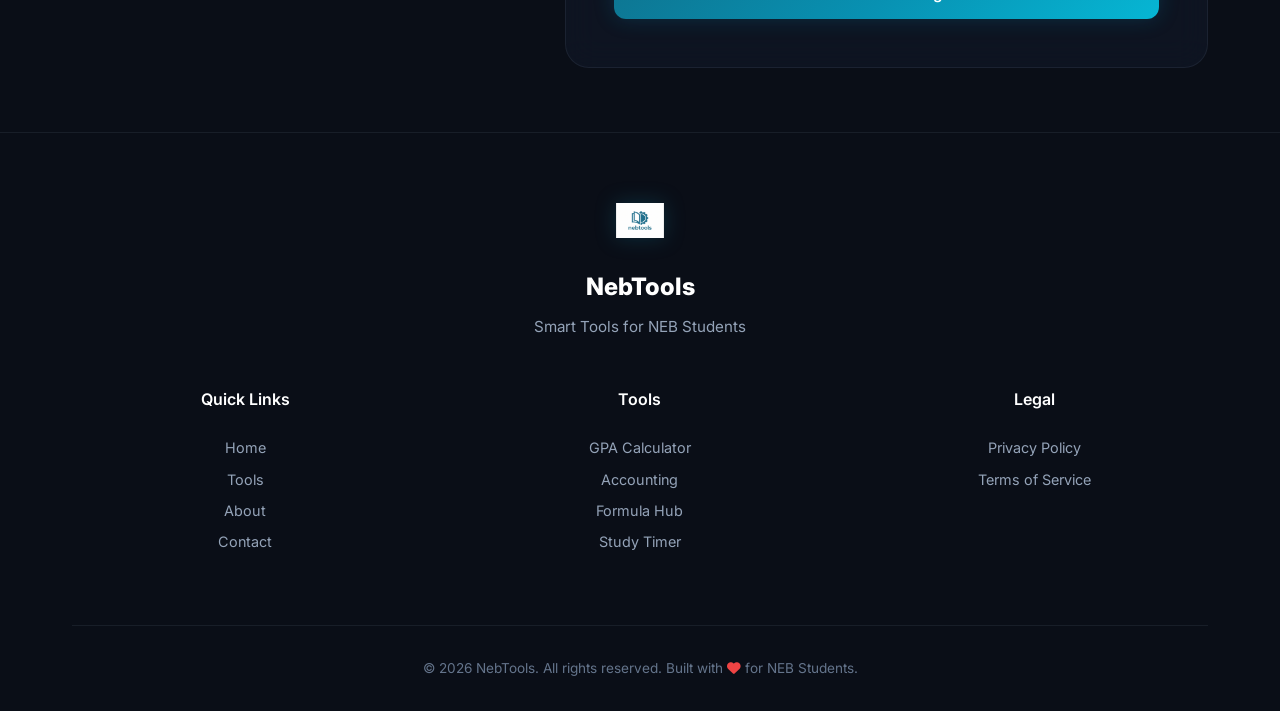
==== commit c18d1e8a: "Add files via upload" ====
--- a/index.html
+++ b/index.html
@@ -24,6 +24,7 @@
     <!-- Title & Favicon -->
     <title>NebTools – Smart Tools for NEB Students</title>
     <link rel="icon" type="image/png" href="./assets/favicon.png">
+    <link rel="apple-touch-icon" href="./assets/apple-touch-icon.png">
 
     <!-- Fonts -->
     <link rel="preconnect" href="https://fonts.googleapis.com">
@@ -38,19 +39,22 @@
     <!-- Tesseract.js OCR Engine -->
     <script src="https://cdn.jsdelivr.net/npm/tesseract.js@4/dist/tesseract.min.js"></script>
 </head>
-<body>
+<body class="no-js">
+    <noscript>
+        <style>
+            .loader-overlay { display: none !important; }
+            .hero-content { animation: none !important; opacity: 1 !important; }
+        </style>
+        <div style="position:fixed; top:0; left:0; right:0; background:#0E7490; color:white; text-align:center; padding:12px; z-index:99999; font-family:Inter,sans-serif;">
+            <i class="fas fa-exclamation-triangle"></i> JavaScript is required for NebTools to work. Please enable JavaScript in your browser settings.
+        </div>
+    </noscript>
+    <script>document.body.classList.remove('no-js');</script>
     <!-- Loading Screen -->
     <div id="loader" class="loader-overlay">
         <div class="loader-content">
             <div class="loader-logo">
-                <svg viewBox="0 0 100 100" class="loader-icon">
-                    <rect x="15" y="20" width="25" height="60" rx="3" fill="none" stroke="#0E7490" stroke-width="4"/>
-                    <rect x="20" y="25" width="15" height="50" rx="2" fill="#0E7490" opacity="0.3"/>
-                    <circle cx="65" cy="50" r="28" fill="none" stroke="#0891B2" stroke-width="4"/>
-                    <circle cx="65" cy="50" r="20" fill="none" stroke="#06B6D4" stroke-width="3" stroke-dasharray="8 4"/>
-                    <line x1="15" y1="50" x2="37" y2="50" stroke="#0E7490" stroke-width="4" stroke-linecap="round"/>
-                    <line x1="37" y1="50" x2="37" y2="30" stroke="#0E7490" stroke-width="4" stroke-linecap="round"/>
-                </svg>
+                <img src="./assets/logo.png" alt="NebTools" class="loader-icon-img">
             </div>
             <div class="loader-text">NebTools</div>
             <div class="loader-bar">
@@ -63,14 +67,7 @@
     <nav id="navbar" class="navbar">
         <div class="nav-container">
             <a href="#" class="nav-logo" aria-label="NebTools Home">
-                <svg viewBox="0 0 100 100" class="logo-icon">
-                    <rect x="15" y="20" width="25" height="60" rx="3" fill="none" stroke="currentColor" stroke-width="4"/>
-                    <rect x="20" y="25" width="15" height="50" rx="2" fill="currentColor" opacity="0.3"/>
-                    <circle cx="65" cy="50" r="28" fill="none" stroke="currentColor" stroke-width="4"/>
-                    <circle cx="65" cy="50" r="20" fill="none" stroke="currentColor" stroke-width="3" stroke-dasharray="8 4"/>
-                    <line x1="15" y1="50" x2="37" y2="50" stroke="currentColor" stroke-width="4" stroke-linecap="round"/>
-                    <line x1="37" y1="50" x2="37" y2="30" stroke="currentColor" stroke-width="4" stroke-linecap="round"/>
-                </svg>
+                <img src="./assets/logo-nav.png" alt="NebTools" class="logo-icon-img" width="36" height="36">
                 <span class="logo-text">NebTools</span>
             </a>
 
@@ -412,14 +409,7 @@
     <footer class="footer">
         <div class="footer-container">
             <div class="footer-brand">
-                <svg viewBox="0 0 100 100" class="footer-logo-icon">
-                    <rect x="15" y="20" width="25" height="60" rx="3" fill="none" stroke="currentColor" stroke-width="4"/>
-                    <rect x="20" y="25" width="15" height="50" rx="2" fill="currentColor" opacity="0.3"/>
-                    <circle cx="65" cy="50" r="28" fill="none" stroke="currentColor" stroke-width="4"/>
-                    <circle cx="65" cy="50" r="20" fill="none" stroke="currentColor" stroke-width="3" stroke-dasharray="8 4"/>
-                    <line x1="15" y1="50" x2="37" y2="50" stroke="currentColor" stroke-width="4" stroke-linecap="round"/>
-                    <line x1="37" y1="50" x2="37" y2="30" stroke="currentColor" stroke-width="4" stroke-linecap="round"/>
-                </svg>
+                <img src="./assets/logo.png" alt="NebTools" class="footer-logo-icon-img" width="48" height="48">
                 <span class="footer-logo-text">NebTools</span>
                 <p class="footer-tagline">Smart Tools for NEB Students</p>
             </div>
--- a/style.css
+++ b/style.css
@@ -99,6 +99,12 @@
     -moz-osx-font-smoothing: grayscale;
 }
 
+/* Loader hide fallback - if JS fails */
+.no-js .loader-overlay,
+.loader-overlay.force-hide {
+    display: none !important;
+}
+
 body {
     font-family: var(--font-family);
     background: var(--bg-dark);
@@ -184,6 +190,14 @@
     opacity: 0;
     visibility: hidden;
     pointer-events: none;
+    display: none !important;
+}
+
+/* Force hide loader after timeout */
+.loader-overlay[data-hidden="true"] {
+    display: none !important;
+    opacity: 0 !important;
+    visibility: hidden !important;
 }
 
 .loader-content {
@@ -227,8 +241,15 @@
 }
 
 @keyframes loaderPulse {
-    0%, 100% { transform: scale(1); opacity: 1; }
-    50% { transform: scale(1.1); opacity: 0.8; }
+    0%, 100% { transform: scale(1) rotate(0deg); opacity: 1; }
+    25% { transform: scale(1.05) rotate(-2deg); opacity: 0.95; }
+    50% { transform: scale(1.1) rotate(0deg); opacity: 0.85; }
+    75% { transform: scale(1.05) rotate(2deg); opacity: 0.95; }
+}
+
+@keyframes loaderGlow {
+    0%, 100% { filter: drop-shadow(0 0 20px rgba(14, 116, 144, 0.4)); }
+    50% { filter: drop-shadow(0 0 40px rgba(14, 116, 144, 0.6)); }
 }
 
 @keyframes loaderProgress {
@@ -1278,7 +1299,13 @@
     color: white;
 }
 
-.modal-body {
+.modal-/* Loader hide fallback - if JS fails */
+.no-js .loader-overlay,
+.loader-overlay.force-hide {
+    display: none !important;
+}
+
+body {
     padding: var(--space-xl) var(--space-2xl);
 }
 
@@ -1975,6 +2002,71 @@
 
     .timer-display {
         font-size: 2.5rem;
+    }
+}
+
+
+/* ============================================
+   Logo Image Styles (Replaces SVG placeholders)
+   ============================================ */
+
+.logo-icon-img {
+    width: 36px;
+    height: 36px;
+    object-fit: contain;
+    border-radius: var(--radius-md);
+    transition: transform var(--transition-fast);
+}
+
+.nav-logo:hover .logo-icon-img {
+    transform: scale(1.1) rotate(-5deg);
+}
+
+.loader-icon-img {
+    width: 100px;
+    height: auto;
+    max-height: 100px;
+    object-fit: contain;
+    animation: loaderPulse 1.5s ease-in-out infinite, loaderGlow 2s ease-in-out infinite;
+}
+
+.footer-logo-icon-img {
+    width: 48px;
+    height: 48px;
+    object-fit: contain;
+    margin-bottom: var(--space-md);
+    filter: drop-shadow(0 0 10px rgba(14, 116, 144, 0.3));
+}
+
+/* Enhanced loader with logo */
+.loader-logo {
+    margin-bottom: var(--space-lg);
+}
+
+/* Dark mode logo adjustments */
+[data-theme="light"] .loader-icon-img {
+    filter: drop-shadow(0 0 15px rgba(14, 116, 144, 0.2));
+}
+
+[data-theme="light"] .footer-logo-icon-img {
+    filter: drop-shadow(0 0 8px rgba(14, 116, 144, 0.15));
+}
+
+/* Mobile logo sizing */
+@media (max-width: 768px) {
+    .logo-icon-img {
+        width: 32px;
+        height: 32px;
+    }
+
+    .loader-icon-img {
+        width: 80px;
+        max-height: 80px;
+    }
+
+    .footer-logo-icon-img {
+        width: 40px;
+        height: 40px;
     }
 }
 
@@ -2006,7 +2098,13 @@
         border: none;
     }
 
-    body {
+    /* Loader hide fallback - if JS fails */
+.no-js .loader-overlay,
+.loader-overlay.force-hide {
+    display: none !important;
+}
+
+body {
         background: white;
         color: black;
     }
@@ -2058,7 +2156,13 @@
     max-width: 900px;
 }
 
-.scanner-modal .modal-body {
+.scanner-modal .modal-/* Loader hide fallback - if JS fails */
+.no-js .loader-overlay,
+.loader-overlay.force-hide {
+    display: none !important;
+}
+
+body {
     padding: 0;
     max-height: 70vh;
     overflow-y: auto;
@@ -2744,3 +2848,76 @@
     }
 }
 
+/* ============================================
+   Critical Mobile Performance Fixes
+   ============================================ */
+
+/* Prevent text size adjustment on orientation change */
+html {
+    -webkit-text-size-adjust: 100%;
+    -ms-text-size-adjust: 100%;
+}
+
+/* Smooth scrolling but respect user preferences */
+@media (prefers-reduced-motion: no-preference) {
+    html {
+        scroll-behavior: smooth;
+    }
+}
+
+/* Touch action optimization */
+.btn, .nav-link, .bento-card, .card-btn, .mobile-link, 
+.upload-zone, .review-tab-btn, .tab-btn, .preset-btn,
+.format-tag, .social-link, .theme-btn, .modal-close,
+.btn-icon, .raw-ocr-toggle, .cat-btn {
+    touch-action: manipulation;
+    -webkit-tap-highlight-color: transparent;
+}
+
+/* Prevent horizontal scroll */
+body {
+    overflow-x: hidden;
+    -webkit-overflow-scrolling: touch;
+}
+
+/* Loader mobile optimization */
+@media (max-width: 768px) {
+    .loader-icon {
+        width: 60px;
+        height: 60px;
+    }
+
+    .loader-text {
+        font-size: 1.25rem;
+    }
+
+    .loader-bar {
+        width: 150px;
+    }
+}
+
+/* Fix for iOS Safari 100vh issue */
+@supports (-webkit-touch-callout: none) {
+    .hero {
+        min-height: -webkit-fill-available;
+    }
+}
+
+/* Reduce motion for users who prefer it */
+@media (prefers-reduced-motion: reduce) {
+    *,
+    *::before,
+    *::after {
+        animation-duration: 0.01ms !important;
+        animation-iteration-count: 1 !important;
+        transition-duration: 0.01ms !important;
+    }
+
+    .gradient-orb,
+    .floating-icon,
+    .scroll-indicator,
+    .loader-progress {
+        animation: none !important;
+    }
+}
+
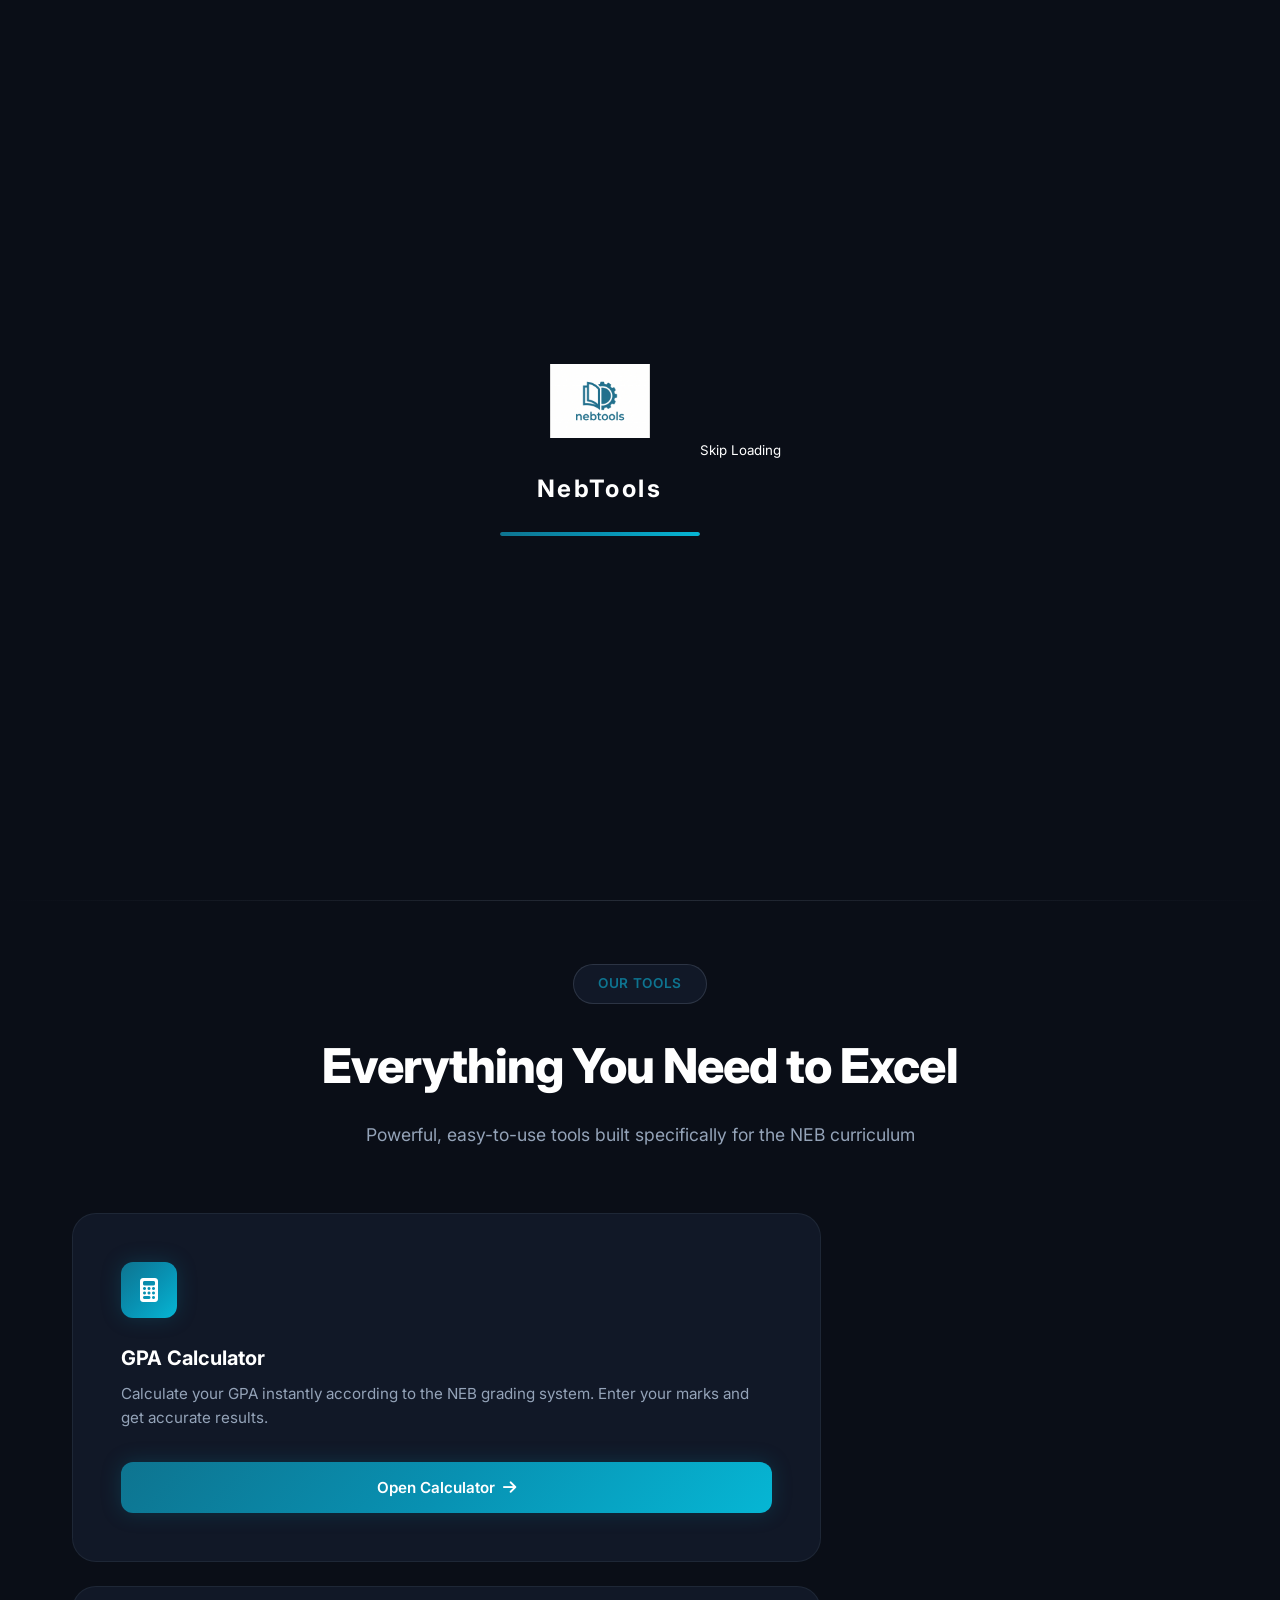
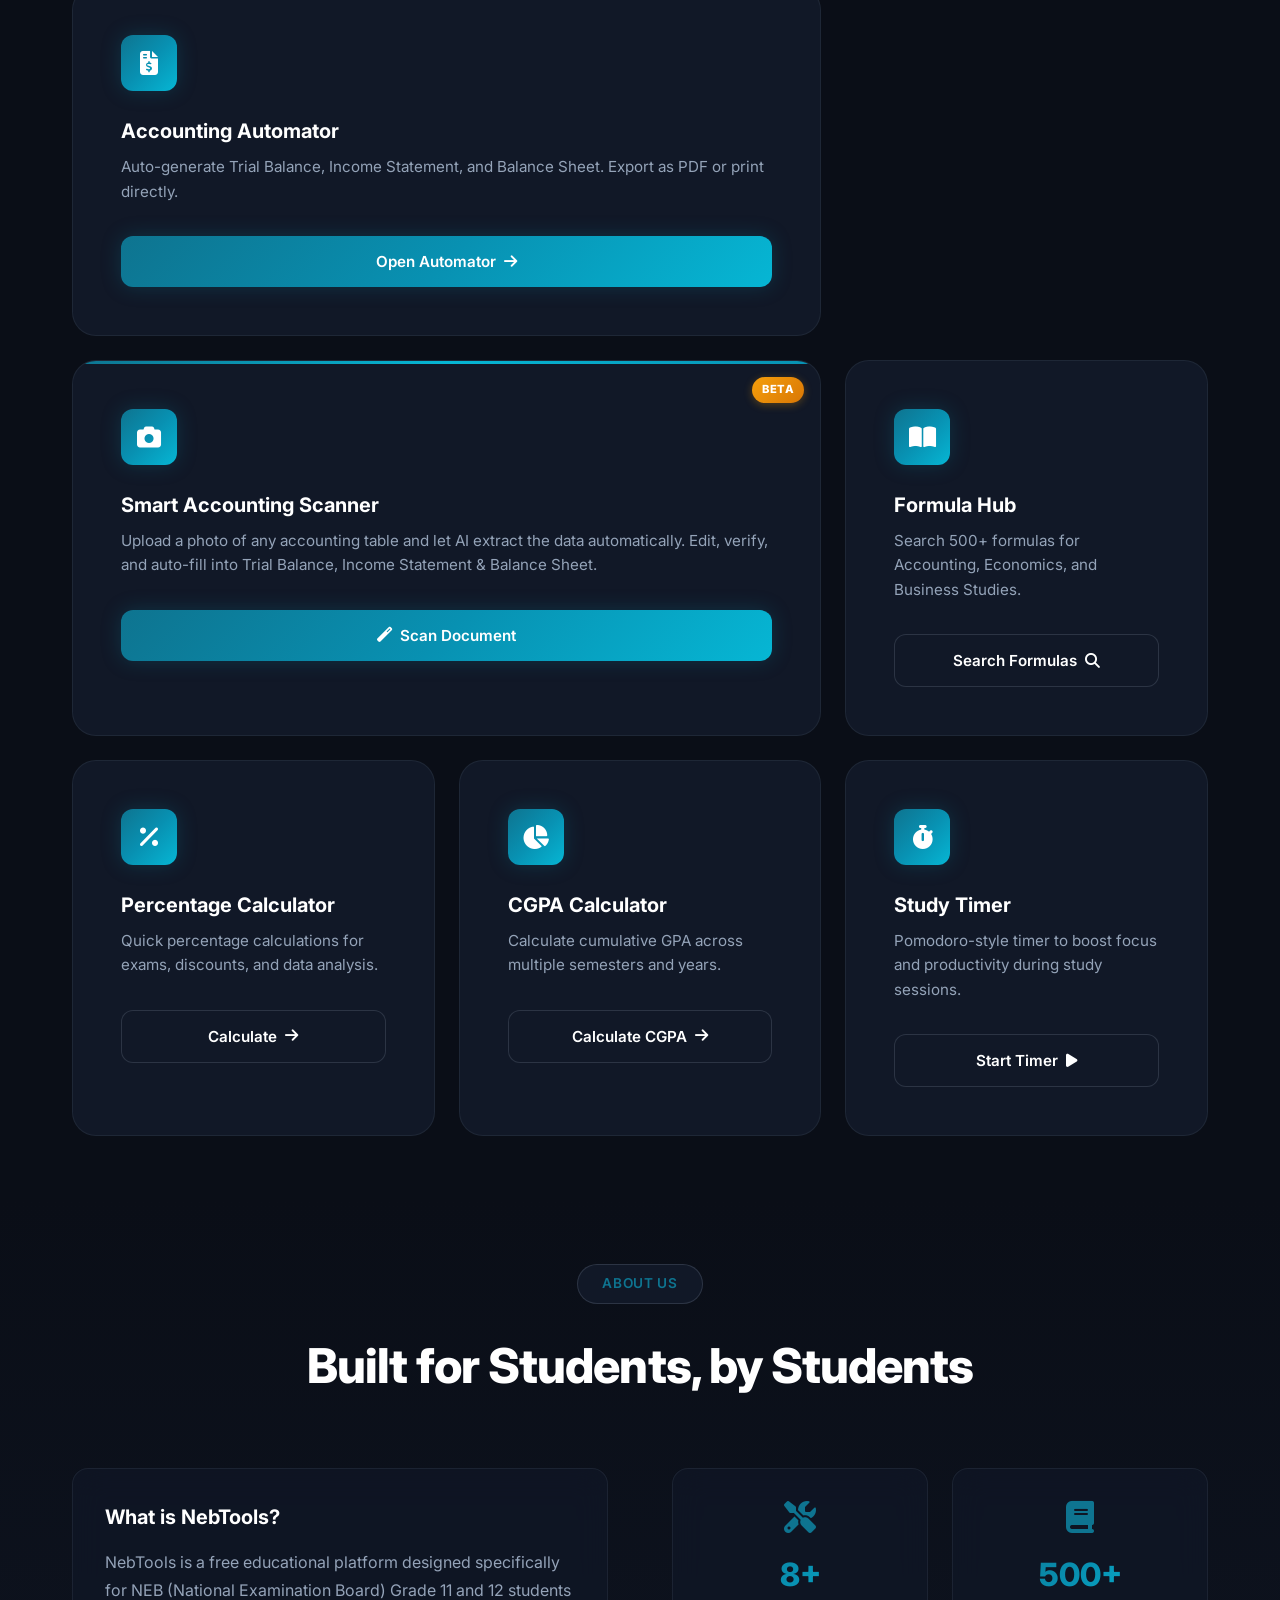
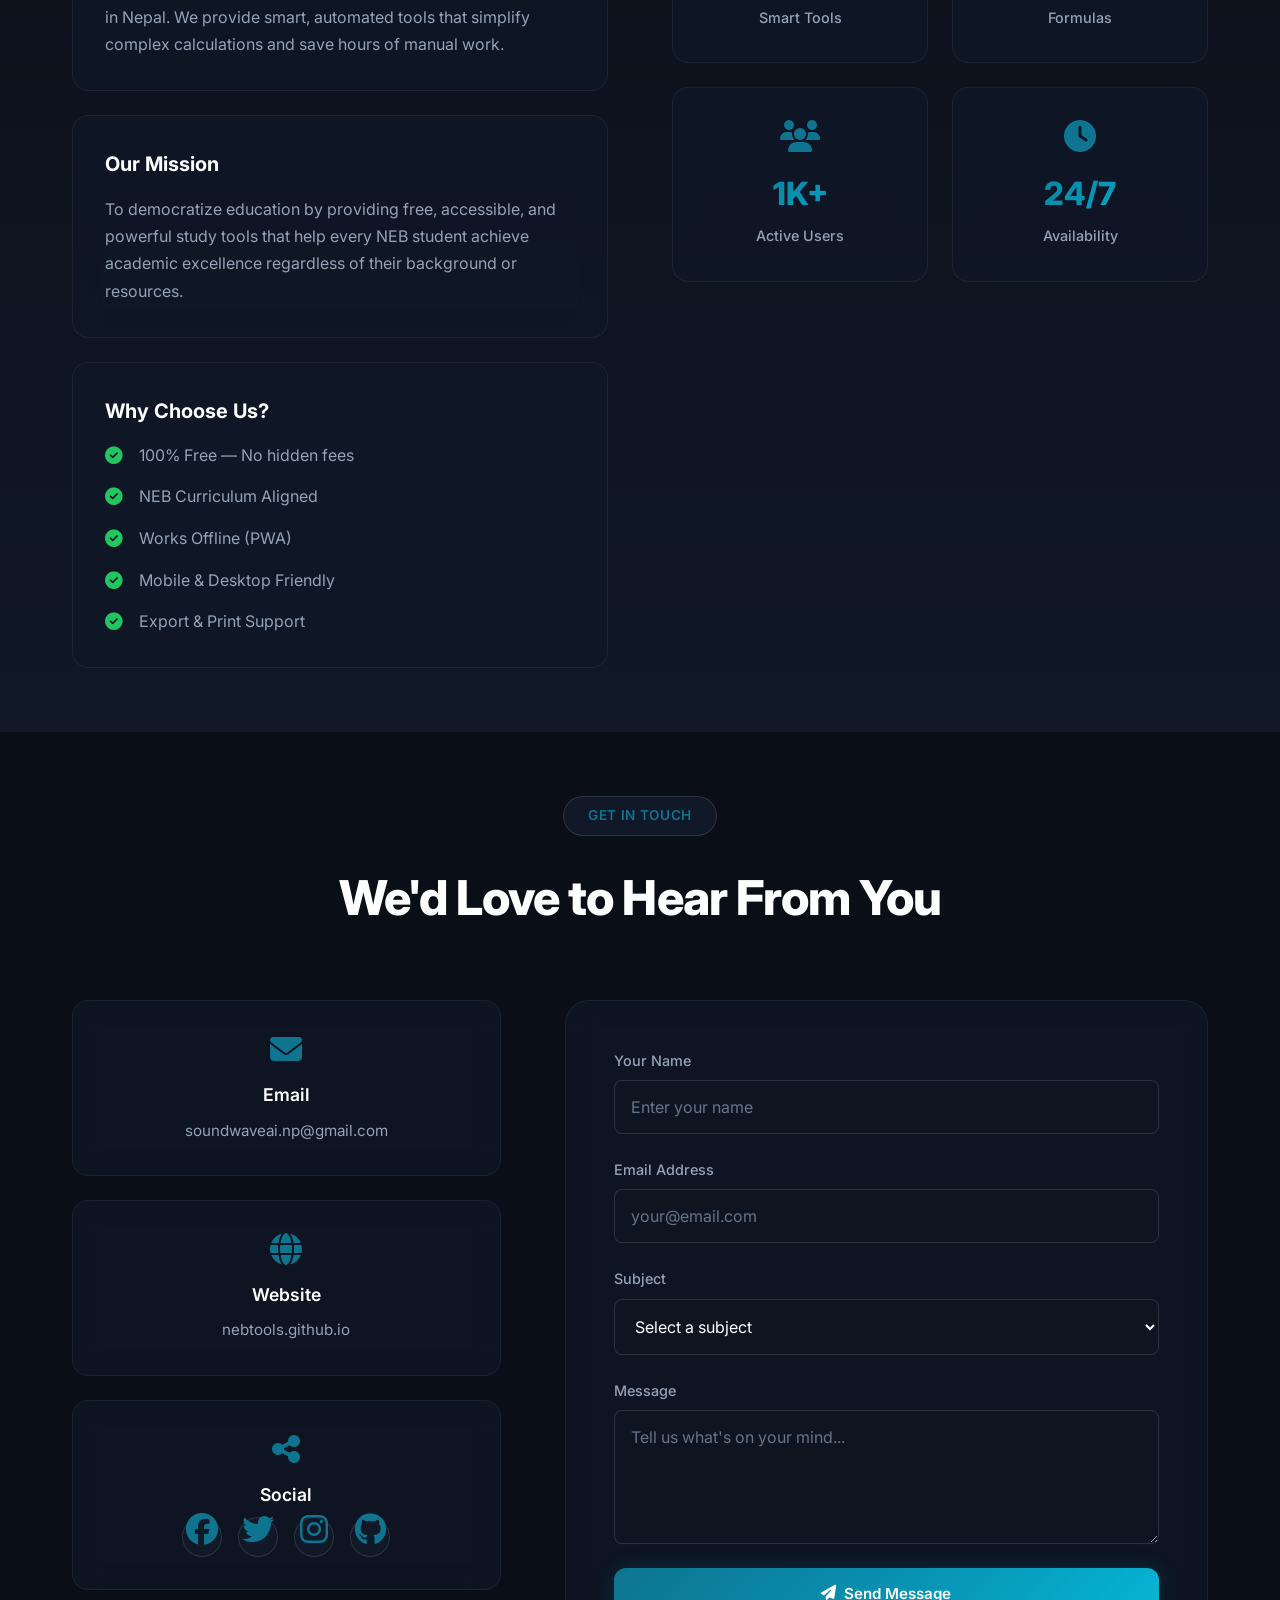
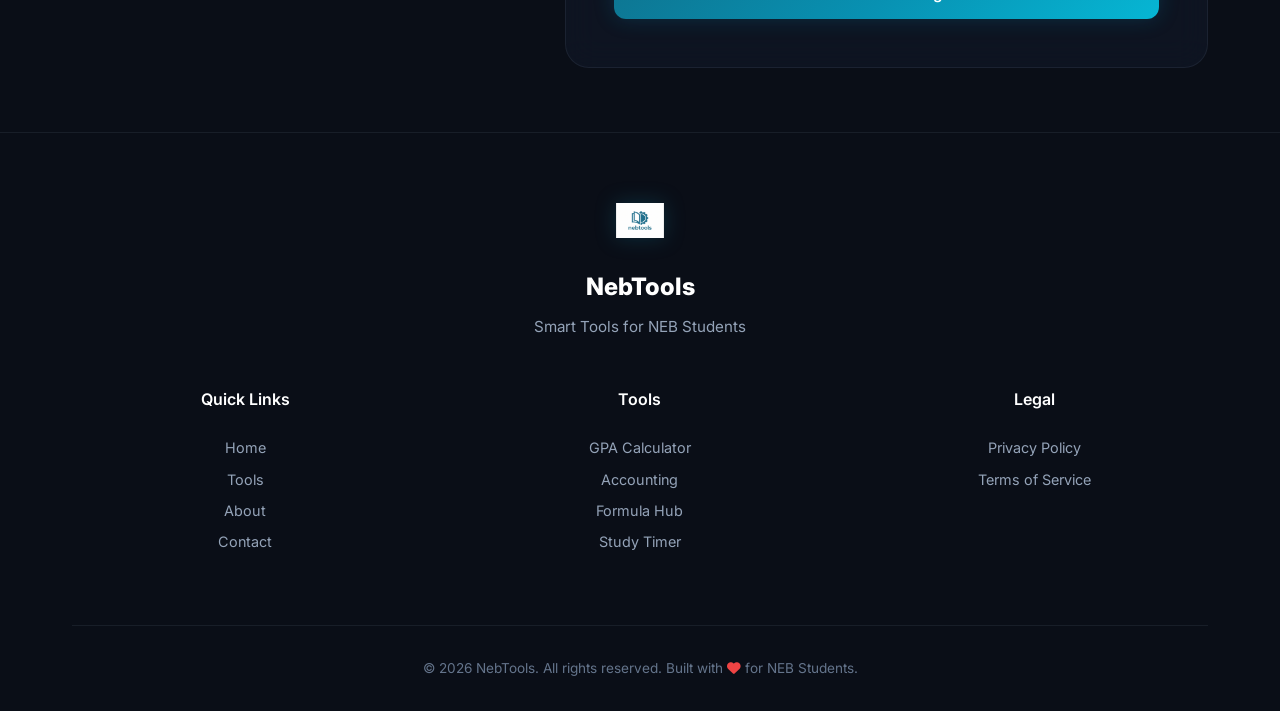
==== commit b9fa3570: "Add files via upload" ====
--- a/index.html
+++ b/index.html
@@ -42,15 +42,16 @@
 <body class="no-js">
     <noscript>
         <style>
-            .loader-overlay { display: none !important; }
+            .loader-overlay { display: none !important; animation: none !important; }
             .hero-content { animation: none !important; opacity: 1 !important; }
+            body { overflow: auto !important; }
         </style>
         <div style="position:fixed; top:0; left:0; right:0; background:#0E7490; color:white; text-align:center; padding:12px; z-index:99999; font-family:Inter,sans-serif;">
             <i class="fas fa-exclamation-triangle"></i> JavaScript is required for NebTools to work. Please enable JavaScript in your browser settings.
         </div>
     </noscript>
     <script>document.body.classList.remove('no-js');</script>
-    <!-- Loading Screen -->
+    <!-- Loading Screen - Auto-hides after 2 seconds -->
     <div id="loader" class="loader-overlay">
         <div class="loader-content">
             <div class="loader-logo">
@@ -61,6 +62,9 @@
                 <div class="loader-progress"></div>
             </div>
         </div>
+        <button class="loader-skip" onclick="document.getElementById('loader').classList.add('hidden')">
+            Skip Loading
+        </button>
     </div>
 
     <!-- Navigation -->
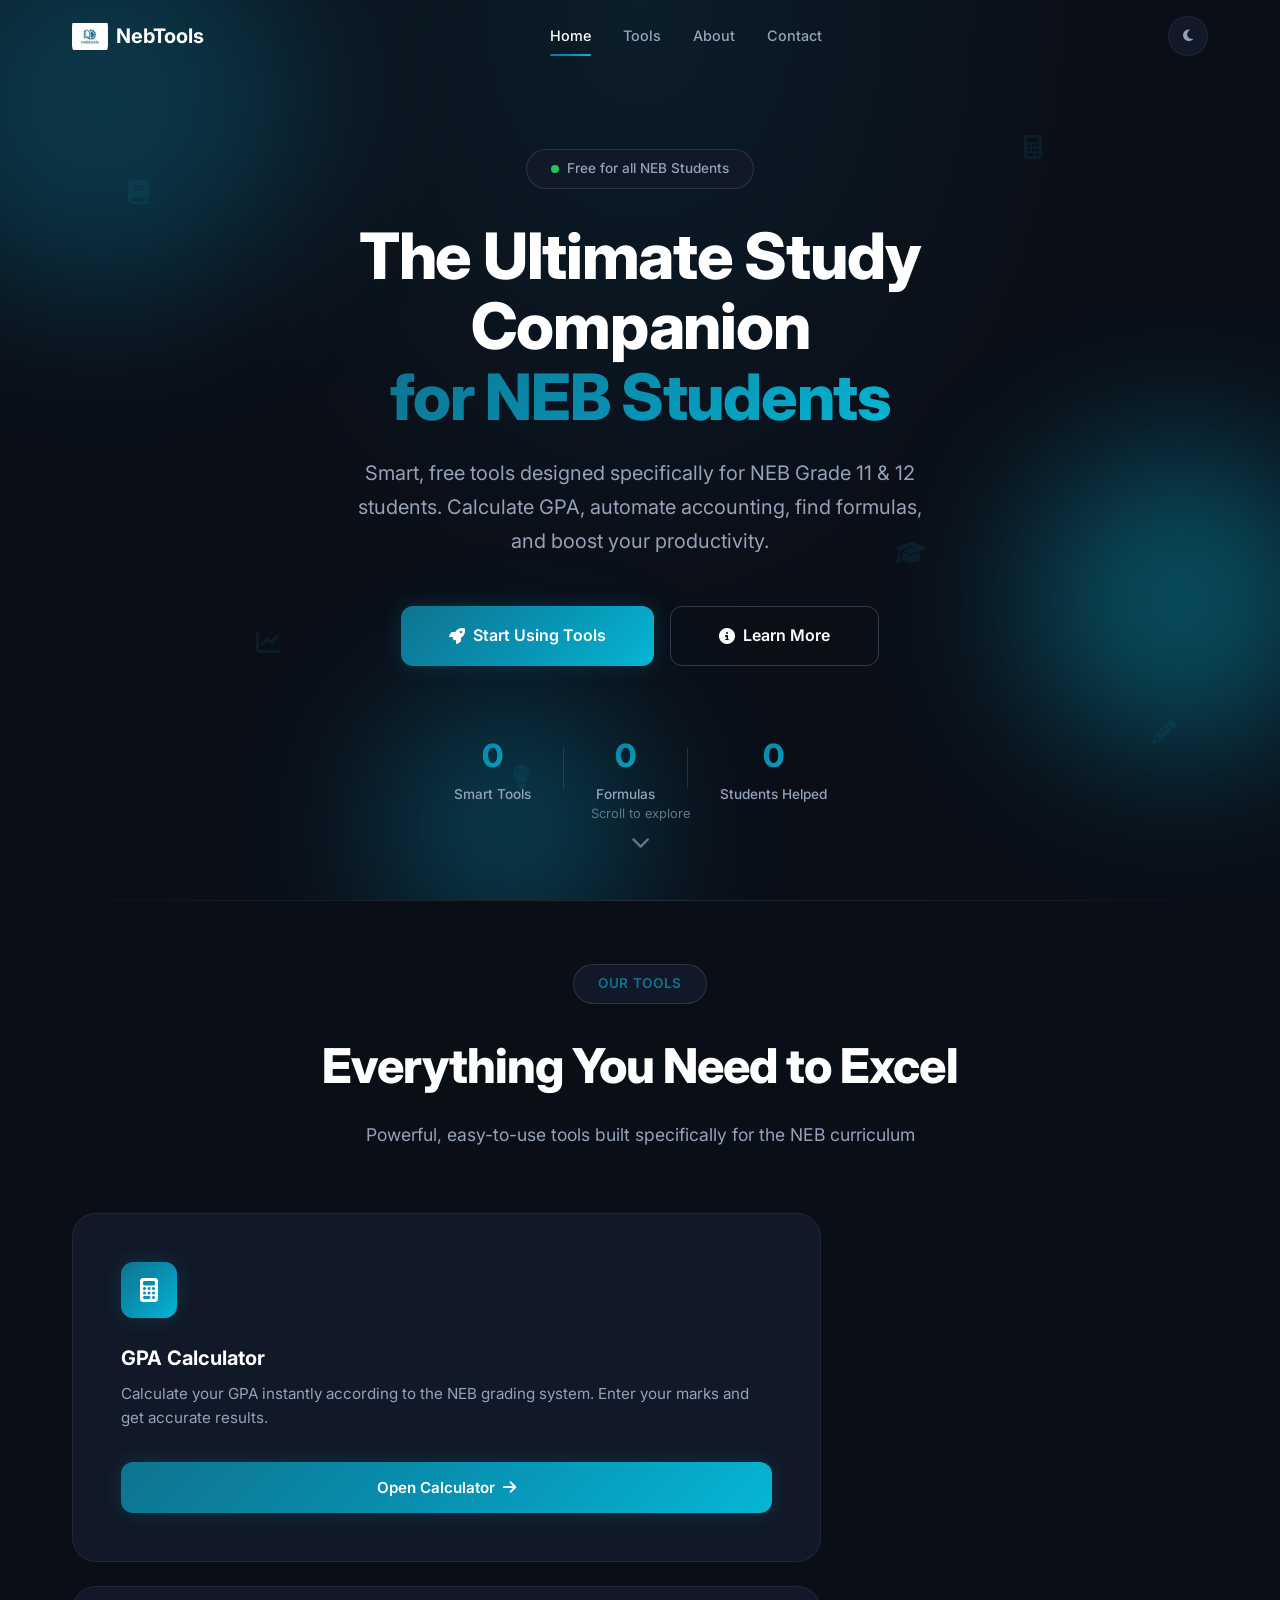
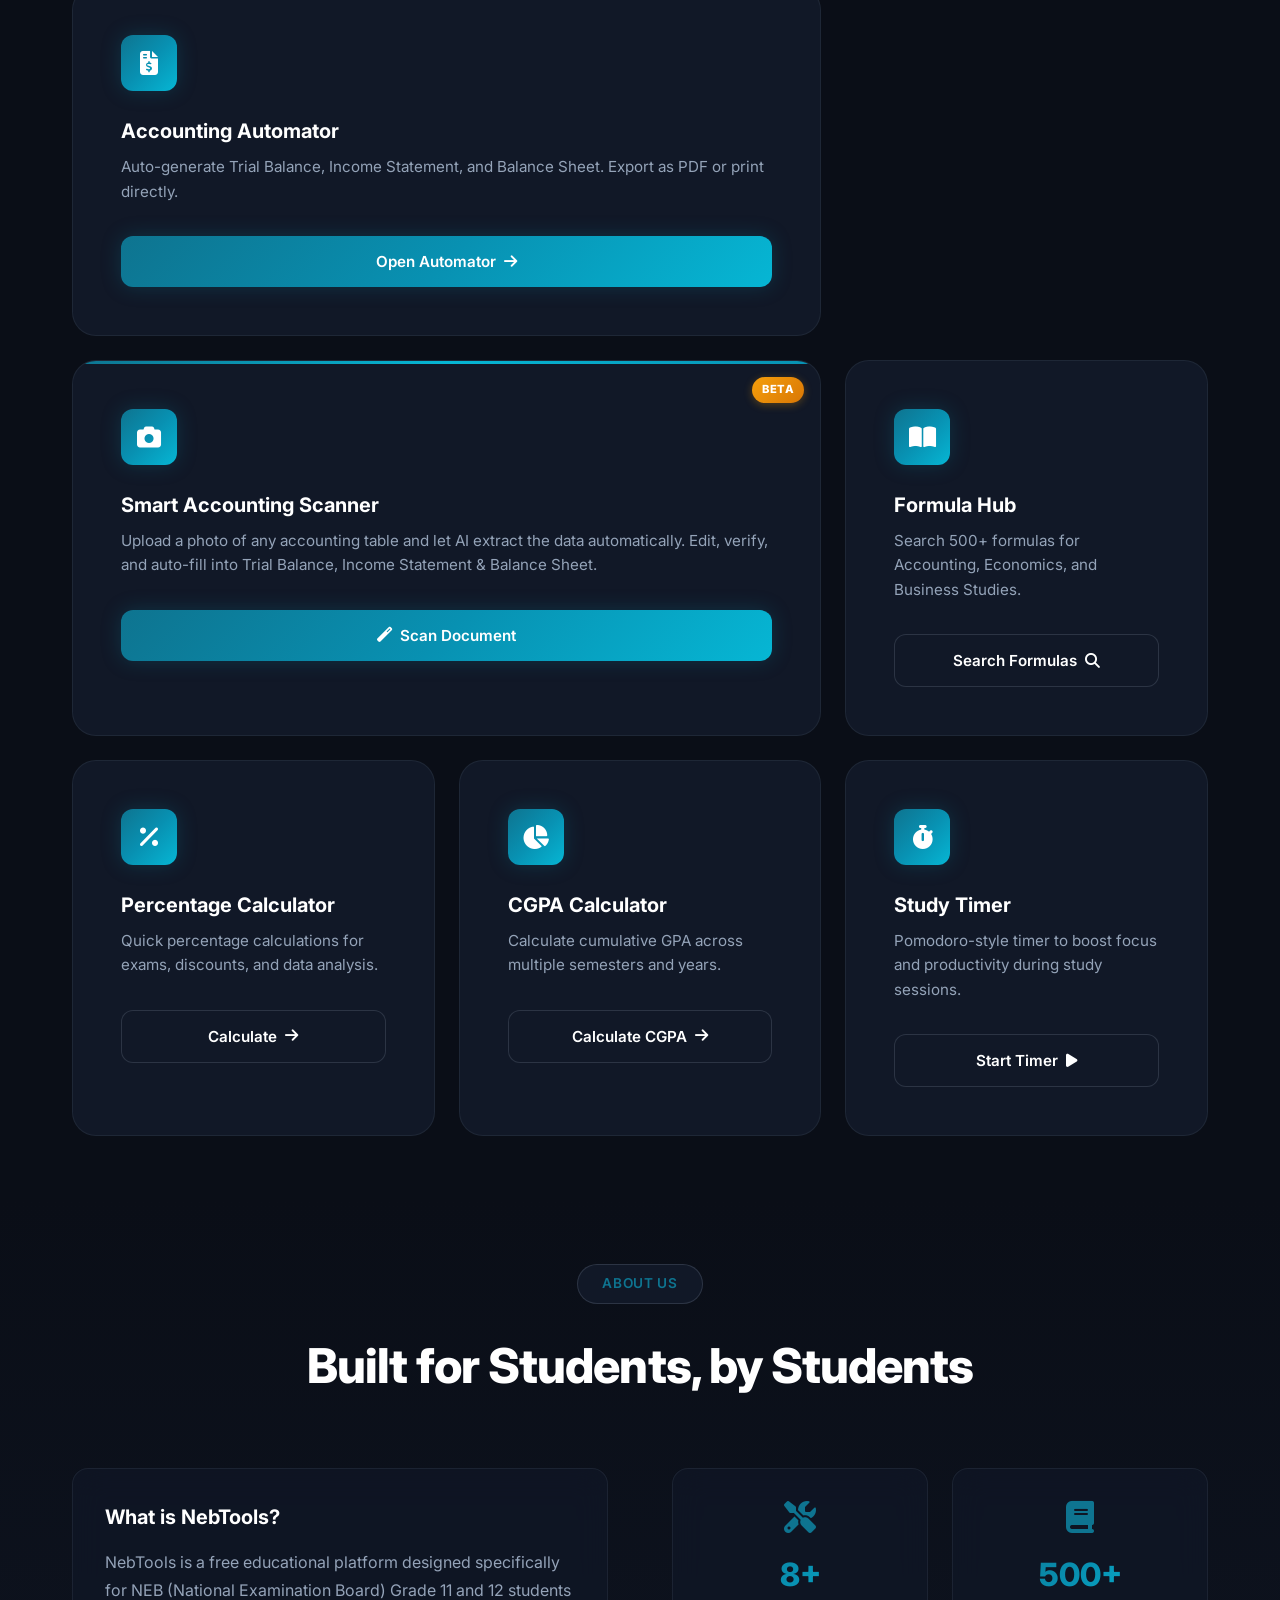
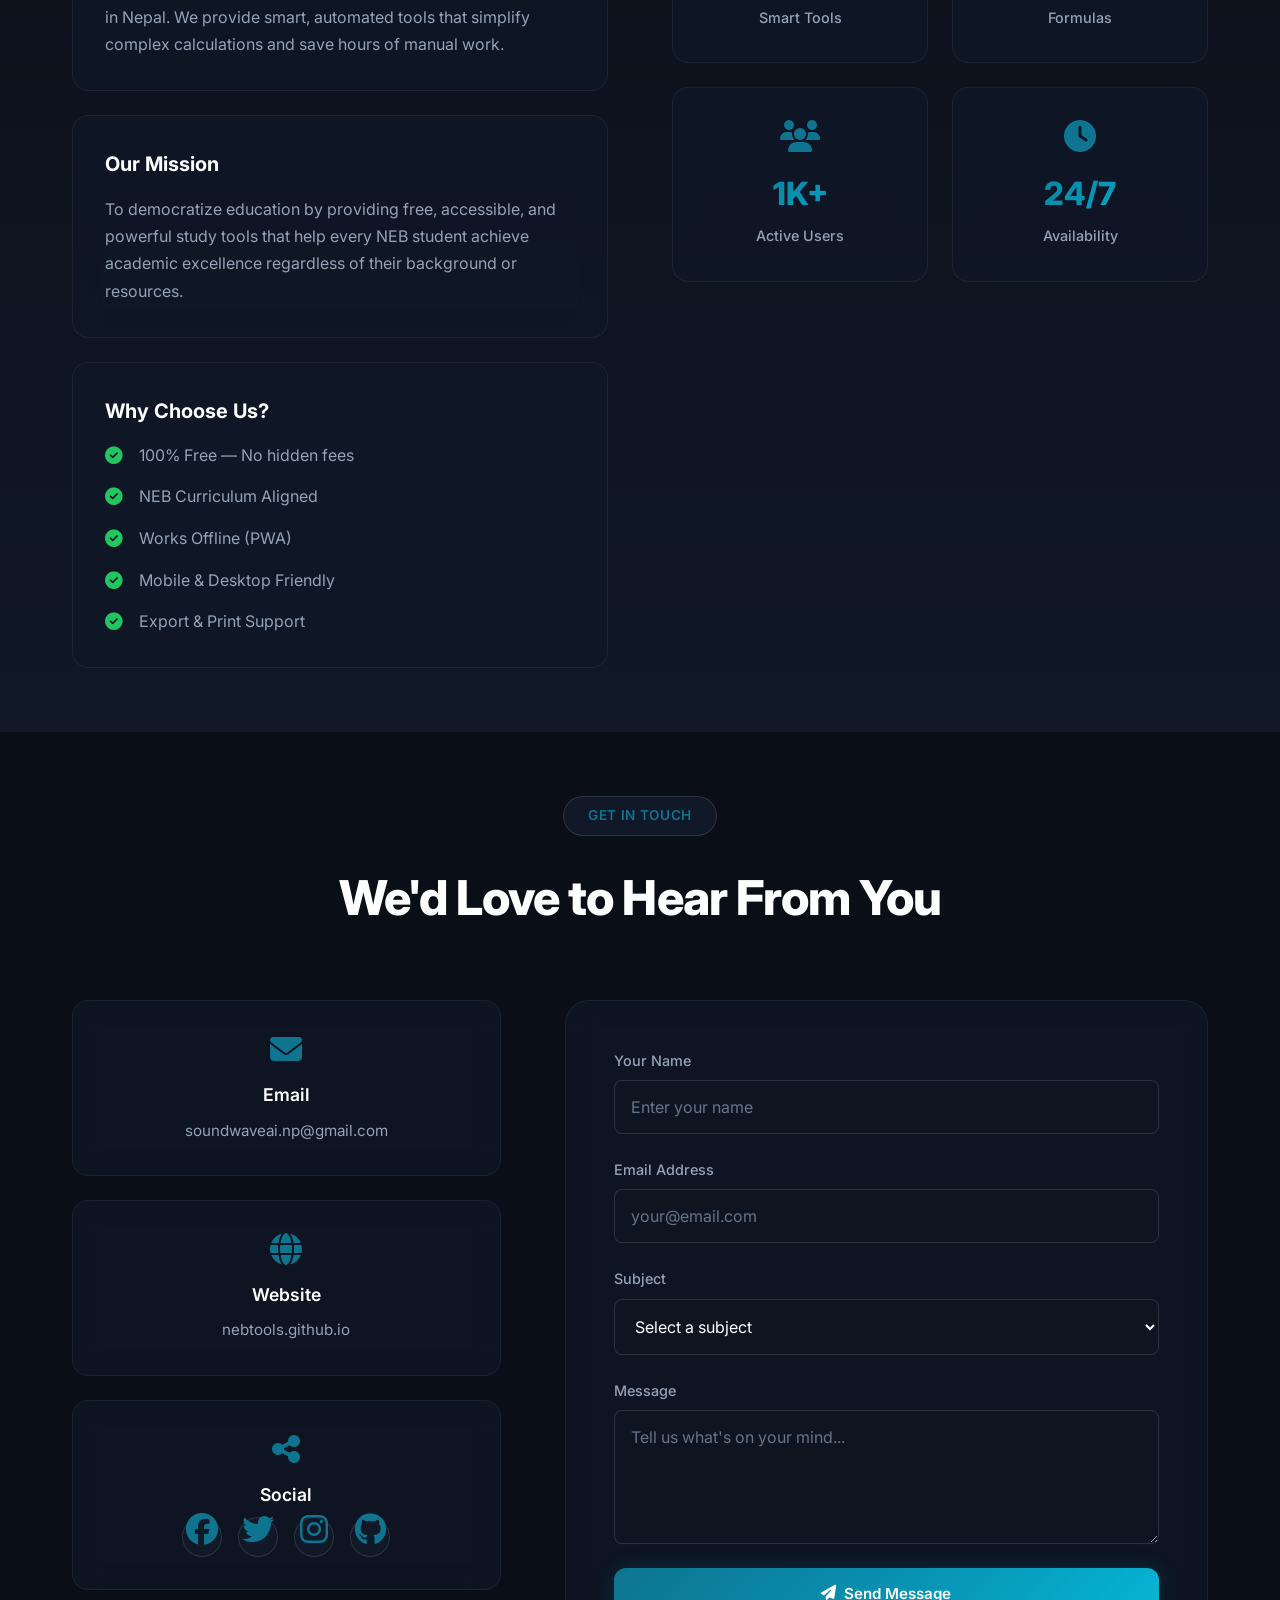
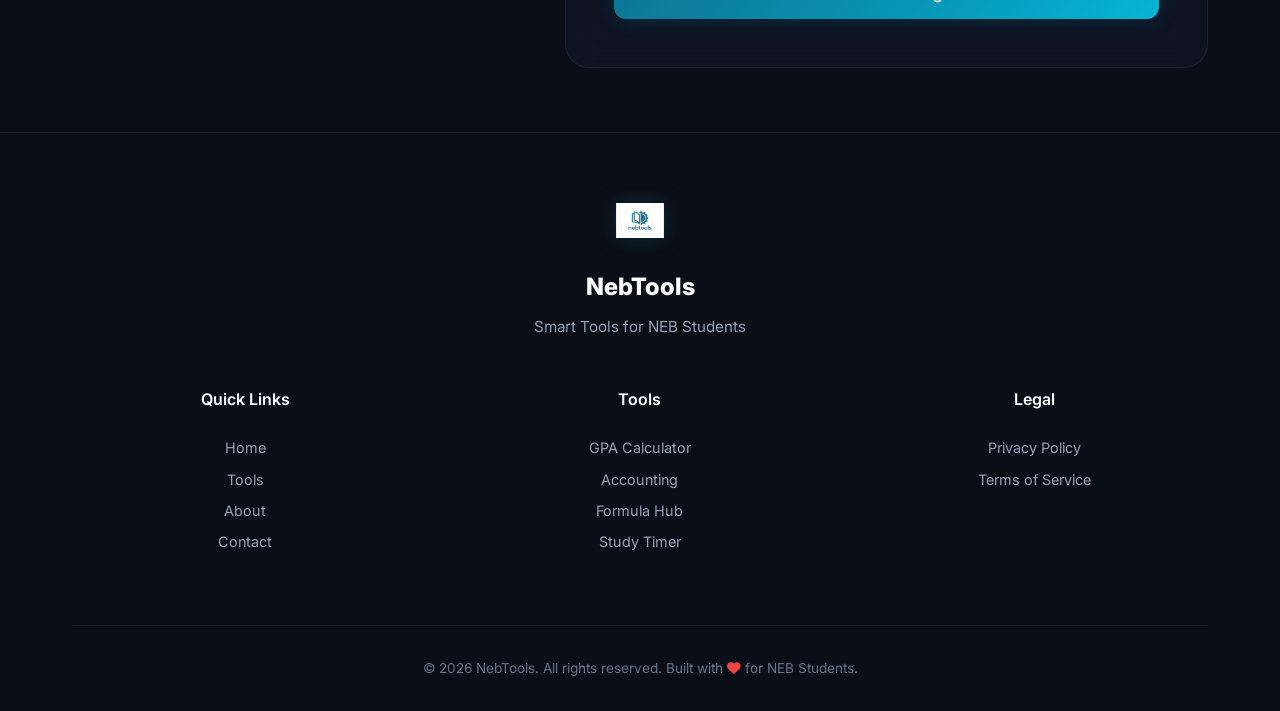
==== commit edfcb561: "Add files via upload" ====
--- a/index.html
+++ b/index.html
@@ -37,12 +37,11 @@
     <!-- Styles -->
     <link rel="stylesheet" href="style.css">
     <!-- Tesseract.js OCR Engine -->
-    <script src="https://cdn.jsdelivr.net/npm/tesseract.js@4/dist/tesseract.min.js"></script>
+    <script src="https://cdn.jsdelivr.net/npm/tesseract.js@5/dist/tesseract.min.js"></script>
 </head>
 <body class="no-js">
     <noscript>
         <style>
-            .loader-overlay { display: none !important; animation: none !important; }
             .hero-content { animation: none !important; opacity: 1 !important; }
             body { overflow: auto !important; }
         </style>
@@ -51,22 +50,6 @@
         </div>
     </noscript>
     <script>document.body.classList.remove('no-js');</script>
-    <!-- Loading Screen - Auto-hides after 2 seconds -->
-    <div id="loader" class="loader-overlay">
-        <div class="loader-content">
-            <div class="loader-logo">
-                <img src="./assets/logo.png" alt="NebTools" class="loader-icon-img">
-            </div>
-            <div class="loader-text">NebTools</div>
-            <div class="loader-bar">
-                <div class="loader-progress"></div>
-            </div>
-        </div>
-        <button class="loader-skip" onclick="document.getElementById('loader').classList.add('hidden')">
-            Skip Loading
-        </button>
-    </div>
-
     <!-- Navigation -->
     <nav id="navbar" class="navbar">
         <div class="nav-container">
--- a/style.css
+++ b/style.css
@@ -60,8 +60,7 @@
     --transition-slow: 0.5s ease;
 
     /* Z-index */
-    --z-loader: 9999;
-    --z-navbar: 1000;
+--z-navbar: 1000;
     --z-modal: 2000;
     --z-toast: 3000;
     --z-backtop: 900;
@@ -99,12 +98,6 @@
     -moz-osx-font-smoothing: grayscale;
 }
 
-/* Loader hide fallback - if JS fails */
-.no-js .loader-overlay,
-.loader-overlay.force-hide {
-    display: none !important;
-}
-
 body {
     font-family: var(--font-family);
     background: var(--bg-dark);
@@ -170,91 +163,6 @@
 
 ::-webkit-scrollbar-thumb:hover {
     background: var(--primary-light);
-}
-
-/* ============================================
-   Loading Screen
-   ============================================ */
-.loader-overlay {
-    position: fixed;
-    inset: 0;
-    background: var(--bg-dark);
-    display: flex;
-    align-items: center;
-    justify-content: center;
-    z-index: var(--z-loader);
-    transition: opacity 0.5s ease, visibility 0.5s ease;
-}
-
-.loader-overlay.hidden {
-    opacity: 0;
-    visibility: hidden;
-    pointer-events: none;
-    display: none !important;
-}
-
-/* Force hide loader after timeout */
-.loader-overlay[data-hidden="true"] {
-    display: none !important;
-    opacity: 0 !important;
-    visibility: hidden !important;
-}
-
-.loader-content {
-    text-align: center;
-}
-
-.loader-icon {
-    width: 80px;
-    height: 80px;
-    margin: 0 auto var(--space-lg);
-    animation: loaderPulse 1.5s ease-in-out infinite;
-}
-
-.loader-icon rect, .loader-icon circle, .loader-icon line {
-    stroke: var(--primary);
-}
-
-.loader-text {
-    font-size: 1.5rem;
-    font-weight: 700;
-    color: var(--text-primary);
-    letter-spacing: 0.1em;
-    margin-bottom: var(--space-lg);
-}
-
-.loader-bar {
-    width: 200px;
-    height: 4px;
-    background: rgba(148, 163, 184, 0.2);
-    border-radius: 2px;
-    overflow: hidden;
-    margin: 0 auto;
-}
-
-.loader-progress {
-    height: 100%;
-    width: 0;
-    background: var(--gradient-primary);
-    border-radius: 2px;
-    animation: loaderProgress 1.5s ease-in-out forwards;
-}
-
-@keyframes loaderPulse {
-    0%, 100% { transform: scale(1) rotate(0deg); opacity: 1; }
-    25% { transform: scale(1.05) rotate(-2deg); opacity: 0.95; }
-    50% { transform: scale(1.1) rotate(0deg); opacity: 0.85; }
-    75% { transform: scale(1.05) rotate(2deg); opacity: 0.95; }
-}
-
-@keyframes loaderGlow {
-    0%, 100% { filter: drop-shadow(0 0 20px rgba(14, 116, 144, 0.4)); }
-    50% { filter: drop-shadow(0 0 40px rgba(14, 116, 144, 0.6)); }
-}
-
-@keyframes loaderProgress {
-    0% { width: 0; }
-    100% { width: 100%; }
 }
 
 /* ============================================
@@ -1299,13 +1207,7 @@
     color: white;
 }
 
-.modal-/* Loader hide fallback - if JS fails */
-.no-js .loader-overlay,
-.loader-overlay.force-hide {
-    display: none !important;
-}
-
-body {
+.modal-body {
     padding: var(--space-xl) var(--space-2xl);
 }
 
@@ -2022,14 +1924,6 @@
     transform: scale(1.1) rotate(-5deg);
 }
 
-.loader-icon-img {
-    width: 100px;
-    height: auto;
-    max-height: 100px;
-    object-fit: contain;
-    animation: loaderPulse 1.5s ease-in-out infinite, loaderGlow 2s ease-in-out infinite;
-}
-
 .footer-logo-icon-img {
     width: 48px;
     height: 48px;
@@ -2038,16 +1932,10 @@
     filter: drop-shadow(0 0 10px rgba(14, 116, 144, 0.3));
 }
 
-/* Enhanced loader with logo */
-.loader-logo {
-    margin-bottom: var(--space-lg);
-}
+
+
 
 /* Dark mode logo adjustments */
-[data-theme="light"] .loader-icon-img {
-    filter: drop-shadow(0 0 15px rgba(14, 116, 144, 0.2));
-}
-
 [data-theme="light"] .footer-logo-icon-img {
     filter: drop-shadow(0 0 8px rgba(14, 116, 144, 0.15));
 }
@@ -2057,11 +1945,6 @@
     .logo-icon-img {
         width: 32px;
         height: 32px;
-    }
-
-    .loader-icon-img {
-        width: 80px;
-        max-height: 80px;
     }
 
     .footer-logo-icon-img {
@@ -2098,13 +1981,7 @@
         border: none;
     }
 
-    /* Loader hide fallback - if JS fails */
-.no-js .loader-overlay,
-.loader-overlay.force-hide {
-    display: none !important;
-}
-
-body {
+    body {
         background: white;
         color: black;
     }
@@ -2156,13 +2033,7 @@
     max-width: 900px;
 }
 
-.scanner-modal .modal-/* Loader hide fallback - if JS fails */
-.no-js .loader-overlay,
-.loader-overlay.force-hide {
-    display: none !important;
-}
-
-body {
+.scanner-modal .modal-body {
     padding: 0;
     max-height: 70vh;
     overflow-y: auto;
@@ -2880,20 +2751,13 @@
     -webkit-overflow-scrolling: touch;
 }
 
-/* Loader mobile optimization */
+
 @media (max-width: 768px) {
-    .loader-icon {
-        width: 60px;
-        height: 60px;
-    }
-
-    .loader-text {
-        font-size: 1.25rem;
-    }
-
-    .loader-bar {
-        width: 150px;
-    }
+    
+
+    
+
+    
 }
 
 /* Fix for iOS Safari 100vh issue */
@@ -2916,8 +2780,6 @@
     .gradient-orb,
     .floating-icon,
     .scroll-indicator,
-    .loader-progress {
-        animation: none !important;
-    }
-}
-
+    
+}
+
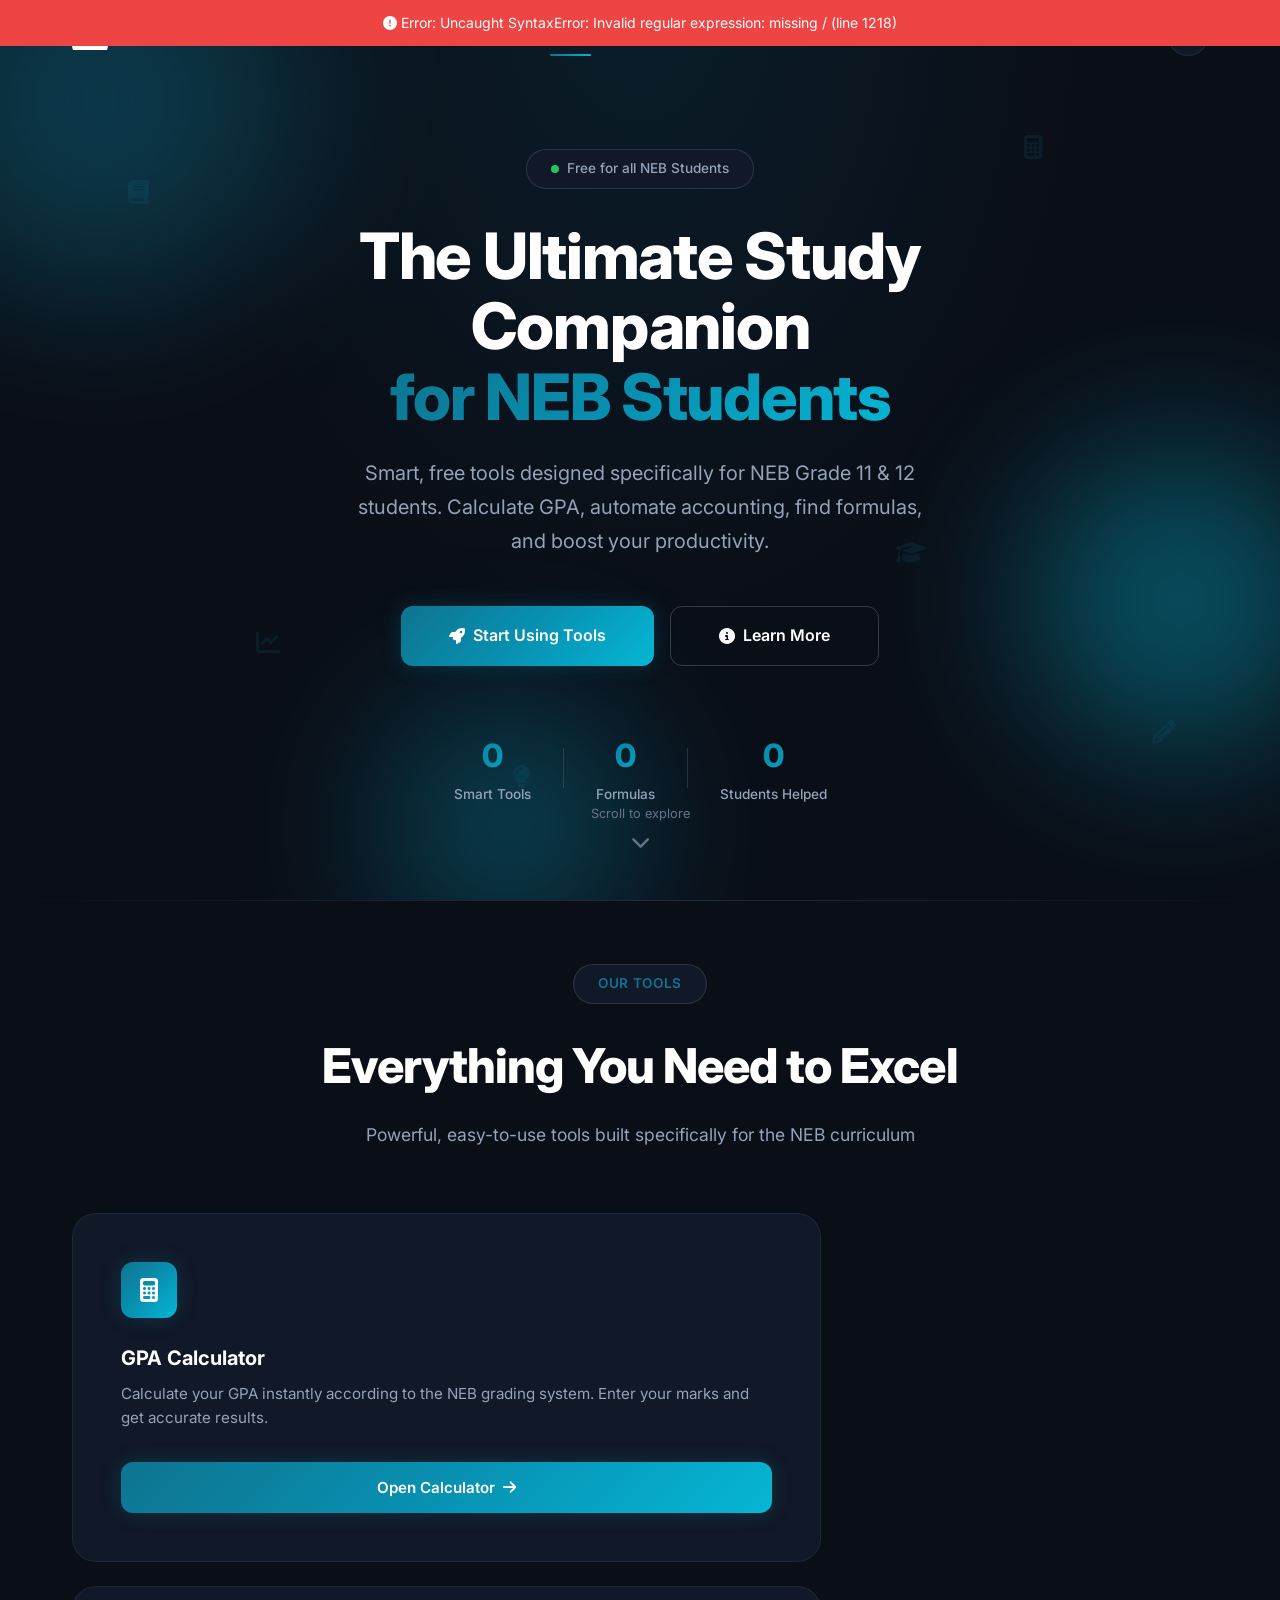
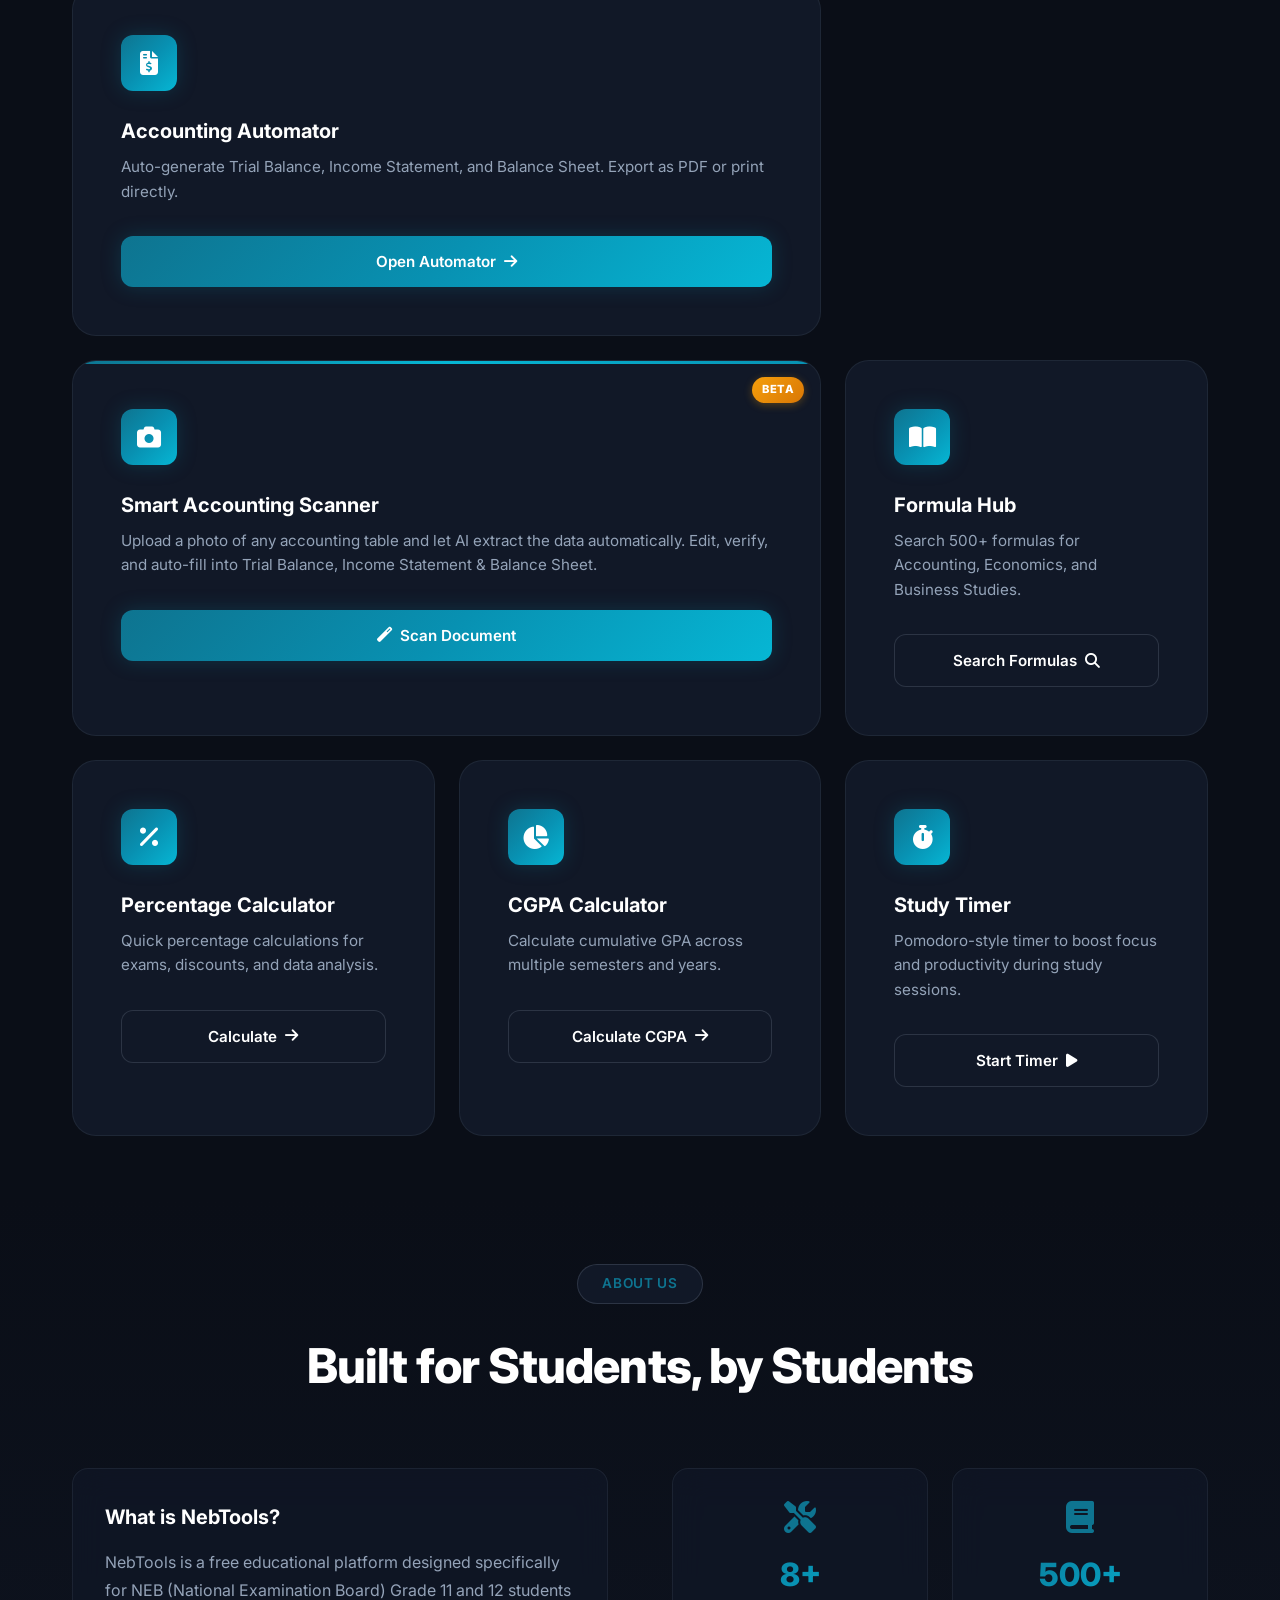
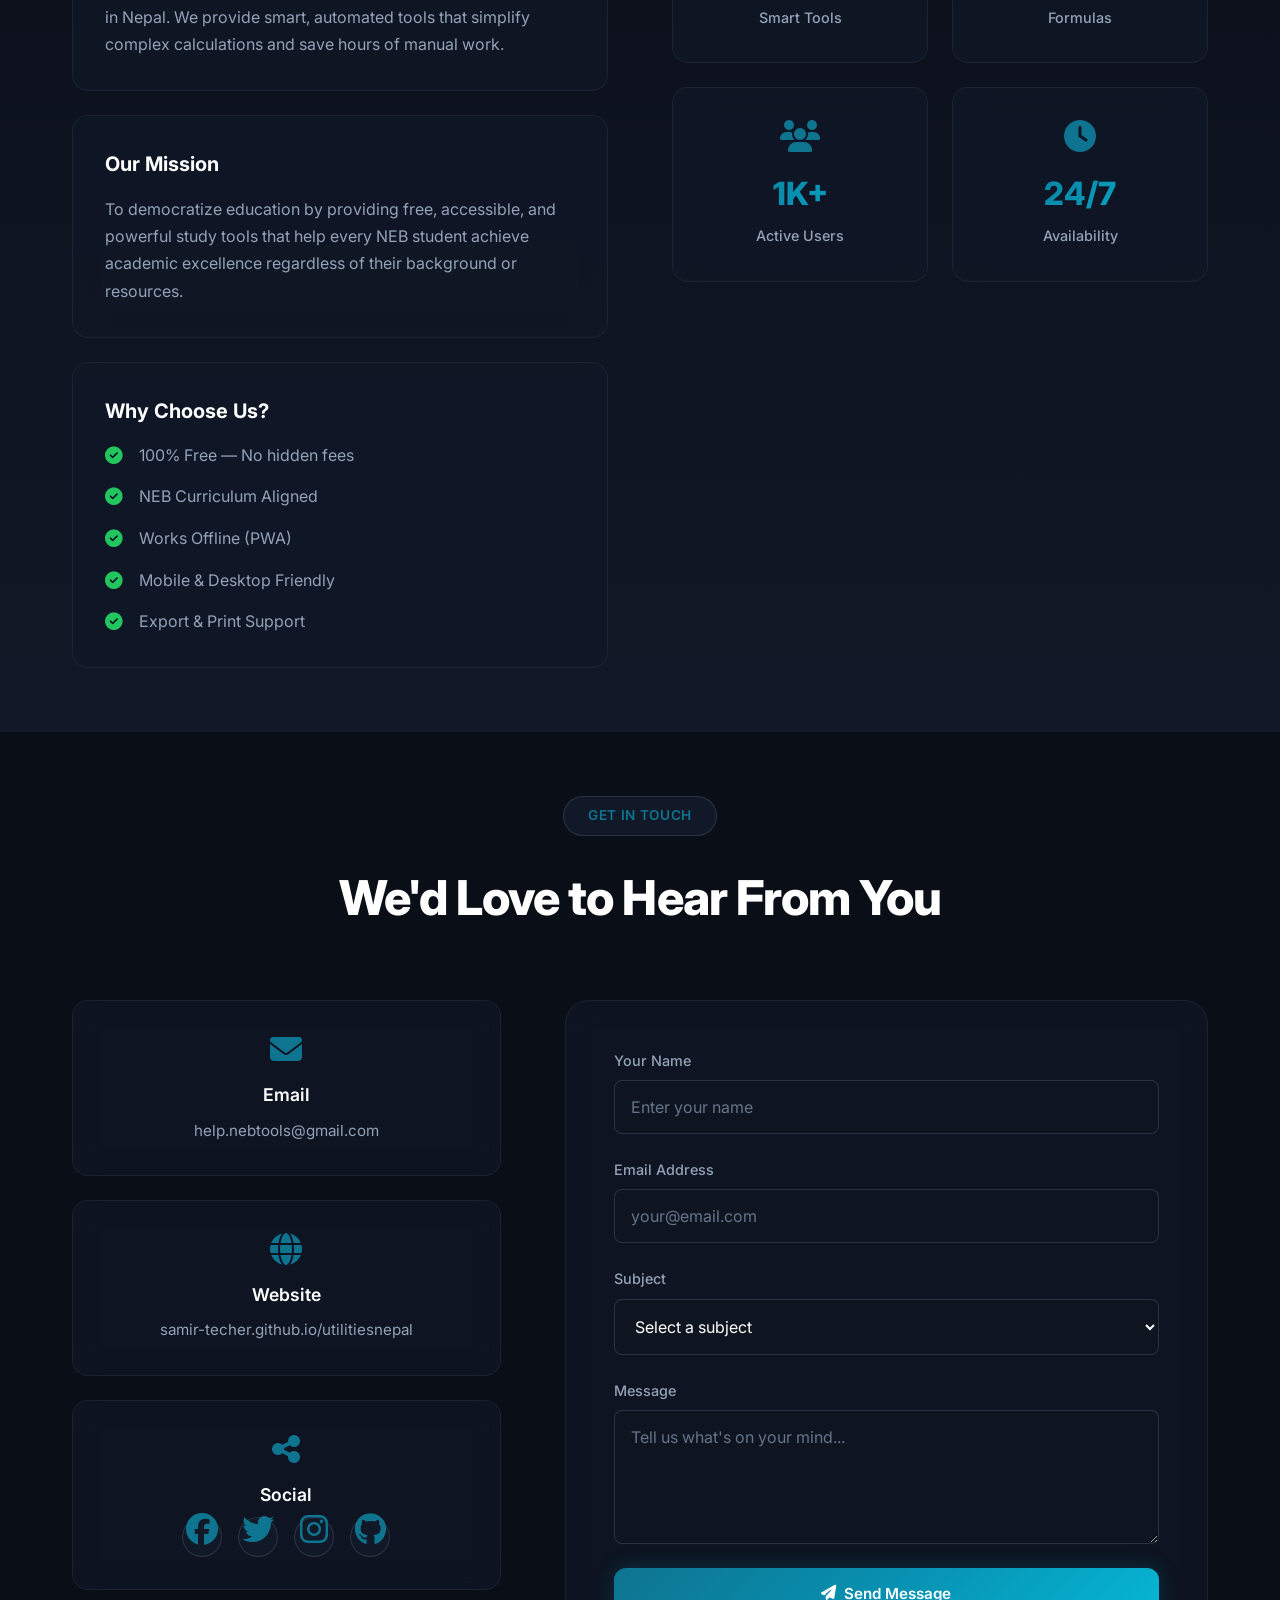
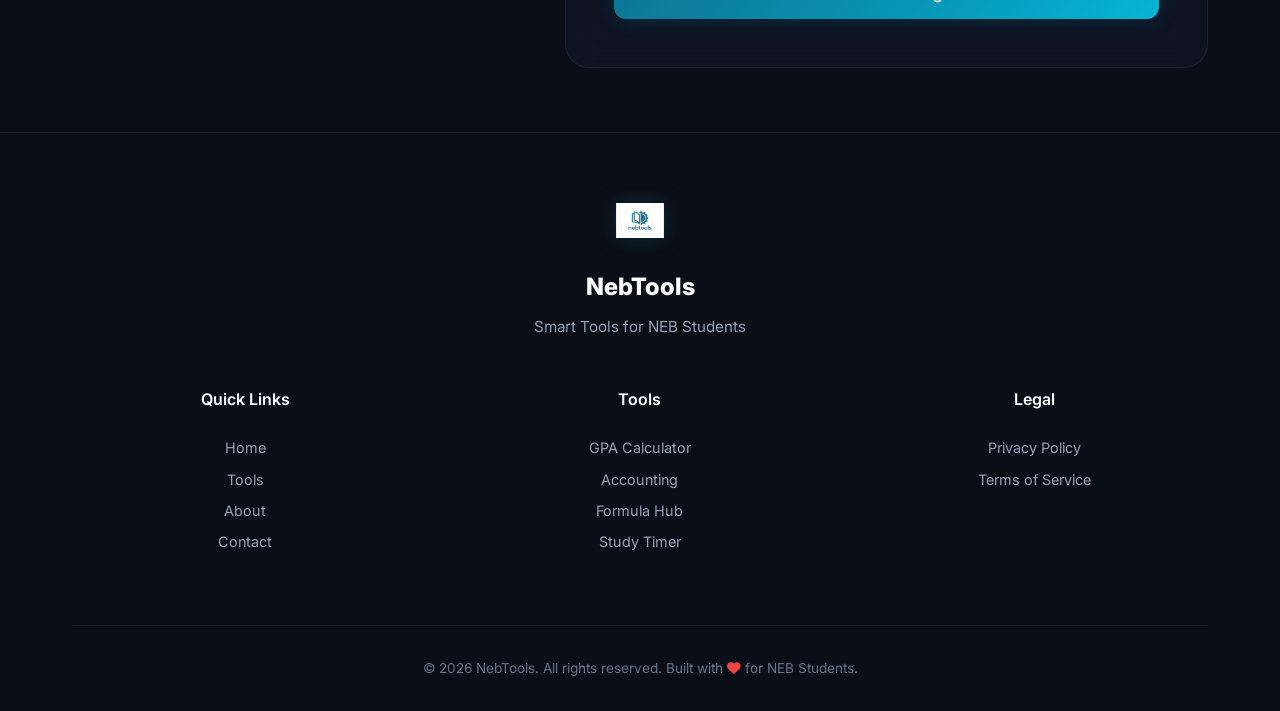
==== commit e08aff0a: "Add files via upload" ====
--- a/index.html
+++ b/index.html
@@ -13,7 +13,7 @@
     <meta property="og:title" content="NebTools – Smart Tools for NEB Students">
     <meta property="og:description" content="The Ultimate Study Companion for NEB Students. Free tools for GPA calculation, accounting automation, and formula lookup.">
     <meta property="og:type" content="website">
-    <meta property="og:url" content="https://nebtools.github.io">
+    <meta property="og:url" content="https://samir-techer.github.io/utilitiesnepal/">
     <meta property="og:image" content="./assets/logo.png">
 
     <!-- Twitter Card -->
@@ -35,11 +35,63 @@
     <link rel="stylesheet" href="https://cdnjs.cloudflare.com/ajax/libs/font-awesome/6.5.1/css/all.min.css">
 
     <!-- Styles -->
-    <link rel="stylesheet" href="style.css">
+    <link rel="stylesheet" href="style.css?v=2">
     <!-- Tesseract.js OCR Engine -->
-    <script src="https://cdn.jsdelivr.net/npm/tesseract.js@5/dist/tesseract.min.js"></script>
+    <script src="https://cdn.jsdelivr.net/npm/tesseract.js@4/dist/tesseract.min.js?v=2"></script>
+    <script>
+        // Verify Tesseract loaded correctly
+        window.addEventListener('load', function() {
+            setTimeout(function() {
+                if (typeof Tesseract === 'undefined' && typeof window.createWorker === 'undefined') {
+                    console.warn('Tesseract.js failed to load from CDN. Scanner feature will be disabled.');
+                } else {
+                    console.log('Tesseract.js loaded successfully');
+                }
+            }, 2000);
+        });
+    </script>
 </head>
 <body class="no-js">
+    <!-- JavaScript Test Indicator - removes itself if JS works -->
+    <div id="js-test" style="position:fixed; top:0; left:0; right:0; background:#f59e0b; color:#000; text-align:center; padding:12px; z-index:999999; font-family:Inter,sans-serif; font-size:14px; font-weight:600;">
+        <i class="fas fa-spinner fa-spin" style="margin-right:8px;"></i>
+        Loading NebTools... If this message stays, JavaScript is not working.
+    </div>
+    <script>
+        // Immediate test - if this runs, JS is working
+        (function() {
+            var testDiv = document.getElementById('js-test');
+            if (testDiv) {
+                testDiv.innerHTML = '<i class="fas fa-check-circle" style="margin-right:8px; color:#22c55e;"></i> JavaScript is working! Loading tools...';
+                testDiv.style.background = '#0E7490';
+                testDiv.style.color = '#fff';
+                setTimeout(function() {
+                    if (testDiv && testDiv.parentNode) {
+                        testDiv.style.opacity = '0';
+                        testDiv.style.transition = 'opacity 0.5s';
+                        setTimeout(function() {
+                            if (testDiv && testDiv.parentNode) testDiv.remove();
+                        }, 500);
+                    }
+                }, 1500);
+            }
+        })();
+    </script>
+    <div id="js-error" style="display:none; position:fixed; top:0; left:0; right:0; background:#ef4444; color:white; text-align:center; padding:12px; z-index:99999; font-family:Inter,sans-serif; font-size:14px;">
+        <i class="fas fa-exclamation-circle"></i> <span id="js-error-msg">JavaScript error detected</span>
+    </div>
+    <script>
+        window.onerror = function(msg, url, line) {
+            console.error('JS Error:', msg, 'at line', line);
+            var errDiv = document.getElementById('js-error');
+            var errMsg = document.getElementById('js-error-msg');
+            if (errDiv && errMsg) {
+                errMsg.textContent = 'Error: ' + msg + ' (line ' + line + ')';
+                errDiv.style.display = 'block';
+            }
+            return true;
+        };
+    </script>
     <noscript>
         <style>
             .hero-content { animation: none !important; opacity: 1 !important; }
@@ -339,12 +391,12 @@
                     <div class="info-card glass">
                         <i class="fas fa-envelope"></i>
                         <h4>Email</h4>
-                        <a href="mailto:soundwaveai.np@gmail.com">soundwaveai.np@gmail.com</a>
+                        <a href="mailto:help.nebtools@gmail.com">help.nebtools@gmail.com</a>
                     </div>
                     <div class="info-card glass">
                         <i class="fas fa-globe"></i>
                         <h4>Website</h4>
-                        <span>nebtools.github.io</span>
+                        <span>samir-techer.github.io/utilitiesnepal</span>
                     </div>
                     <div class="info-card glass">
                         <i class="fas fa-share-alt"></i>
@@ -476,9 +528,9 @@
         </div>
         <div class="modal-body">
             <div class="accounting-tabs">
-                <button class="tab-btn active" onclick="switchTab('trial')">Trial Balance</button>
-                <button class="tab-btn" onclick="switchTab('income')">Income Statement</button>
-                <button class="tab-btn" onclick="switchTab('balance')">Balance Sheet</button>
+                <button class="tab-btn active" onclick="switchTab('trial', event)">Trial Balance</button>
+                <button class="tab-btn" onclick="switchTab('income', event)">Income Statement</button>
+                <button class="tab-btn" onclick="switchTab('balance', event)">Balance Sheet</button>
             </div>
 
             <div id="trialTab" class="tab-content active">
@@ -631,10 +683,10 @@
                 <input type="text" id="formulaSearch" placeholder="Search formulas (e.g., 'depreciation', 'ratio', 'profit')..." oninput="searchFormulas()">
             </div>
             <div class="formula-categories">
-                <button class="cat-btn active" onclick="filterCategory('all')">All</button>
-                <button class="cat-btn" onclick="filterCategory('accounting')">Accounting</button>
-                <button class="cat-btn" onclick="filterCategory('economics')">Economics</button>
-                <button class="cat-btn" onclick="filterCategory('business')">Business</button>
+                <button class="cat-btn active" onclick="filterCategory('all', event)">All</button>
+                <button class="cat-btn" onclick="filterCategory('accounting', event)">Accounting</button>
+                <button class="cat-btn" onclick="filterCategory('economics', event)">Economics</button>
+                <button class="cat-btn" onclick="filterCategory('business', event)">Business</button>
             </div>
             <div id="formulaList" class="formula-list">
                 <!-- Formulas loaded dynamically -->
@@ -652,9 +704,9 @@
         </div>
         <div class="modal-body">
             <div class="calc-tabs">
-                <button class="tab-btn active" onclick="switchCalcTab('percent-of')">% of Number</button>
-                <button class="tab-btn" onclick="switchCalcTab('percent-change')">% Change</button>
-                <button class="tab-btn" onclick="switchCalcTab('percent-total')">% of Total</button>
+                <button class="tab-btn active" onclick="switchCalcTab('percent-of', event)">% of Number</button>
+                <button class="tab-btn" onclick="switchCalcTab('percent-change', event)">% Change</button>
+                <button class="tab-btn" onclick="switchCalcTab('percent-total', event)">% of Total</button>
             </div>
 
             <div id="percent-of" class="calc-content active">
@@ -800,7 +852,11 @@
             </div>
 
             <!-- Step 1: Upload -->
-            <div id="scannerStepUpload" class="scanner-step active">
+            <div id="tesseract-error" style="display:none; background:rgba(239,68,68,0.1); border:1px solid rgba(239,68,68,0.3); border-radius:12px; padding:16px; margin:16px 24px; text-align:center; color:#ef4444; font-size:0.9rem;">
+    <i class="fas fa-exclamation-circle" style="margin-right:8px;"></i>
+    OCR engine failed to load. Please check your internet connection or try the demo mode.
+</div>
+<div id="scannerStepUpload" class="scanner-step active">
                 <div class="upload-zone" id="uploadZone" onclick="document.getElementById('scannerFileInput').click()">
                     <input type="file" id="scannerFileInput" accept="image/*" style="display:none" onchange="handleScannerUpload(event)">
                     <div class="upload-icon">
@@ -878,23 +934,23 @@
                 </div>
 
                 <div class="review-tabs">
-                    <button class="review-tab-btn active" onclick="switchReviewTab('assets')">
+                    <button class="review-tab-btn active" onclick="switchReviewTab('assets', event)">
                         <i class="fas fa-building"></i> Assets
                         <span class="tab-count" id="countAssets">0</span>
                     </button>
-                    <button class="review-tab-btn" onclick="switchReviewTab('liabilities')">
+                    <button class="review-tab-btn" onclick="switchReviewTab('liabilities', event)">
                         <i class="fas fa-hand-holding-usd"></i> Liabilities
                         <span class="tab-count" id="countLiabilities">0</span>
                     </button>
-                    <button class="review-tab-btn" onclick="switchReviewTab('equity')">
+                    <button class="review-tab-btn" onclick="switchReviewTab('equity', event)">
                         <i class="fas fa-balance-scale"></i> Equity
                         <span class="tab-count" id="countEquity">0</span>
                     </button>
-                    <button class="review-tab-btn" onclick="switchReviewTab('revenue')">
+                    <button class="review-tab-btn" onclick="switchReviewTab('revenue', event)">
                         <i class="fas fa-chart-line"></i> Revenue
                         <span class="tab-count" id="countRevenue">0</span>
                     </button>
-                    <button class="review-tab-btn" onclick="switchReviewTab('expenses')">
+                    <button class="review-tab-btn" onclick="switchReviewTab('expenses', event)">
                         <i class="fas fa-receipt"></i> Expenses
                         <span class="tab-count" id="countExpenses">0</span>
                     </button>
@@ -970,6 +1026,6 @@
     </button>
 
     <!-- Scripts -->
-    <script src="script.js"></script>
+    <script src="script.js?v=2"></script>
 </body>
 </html>
